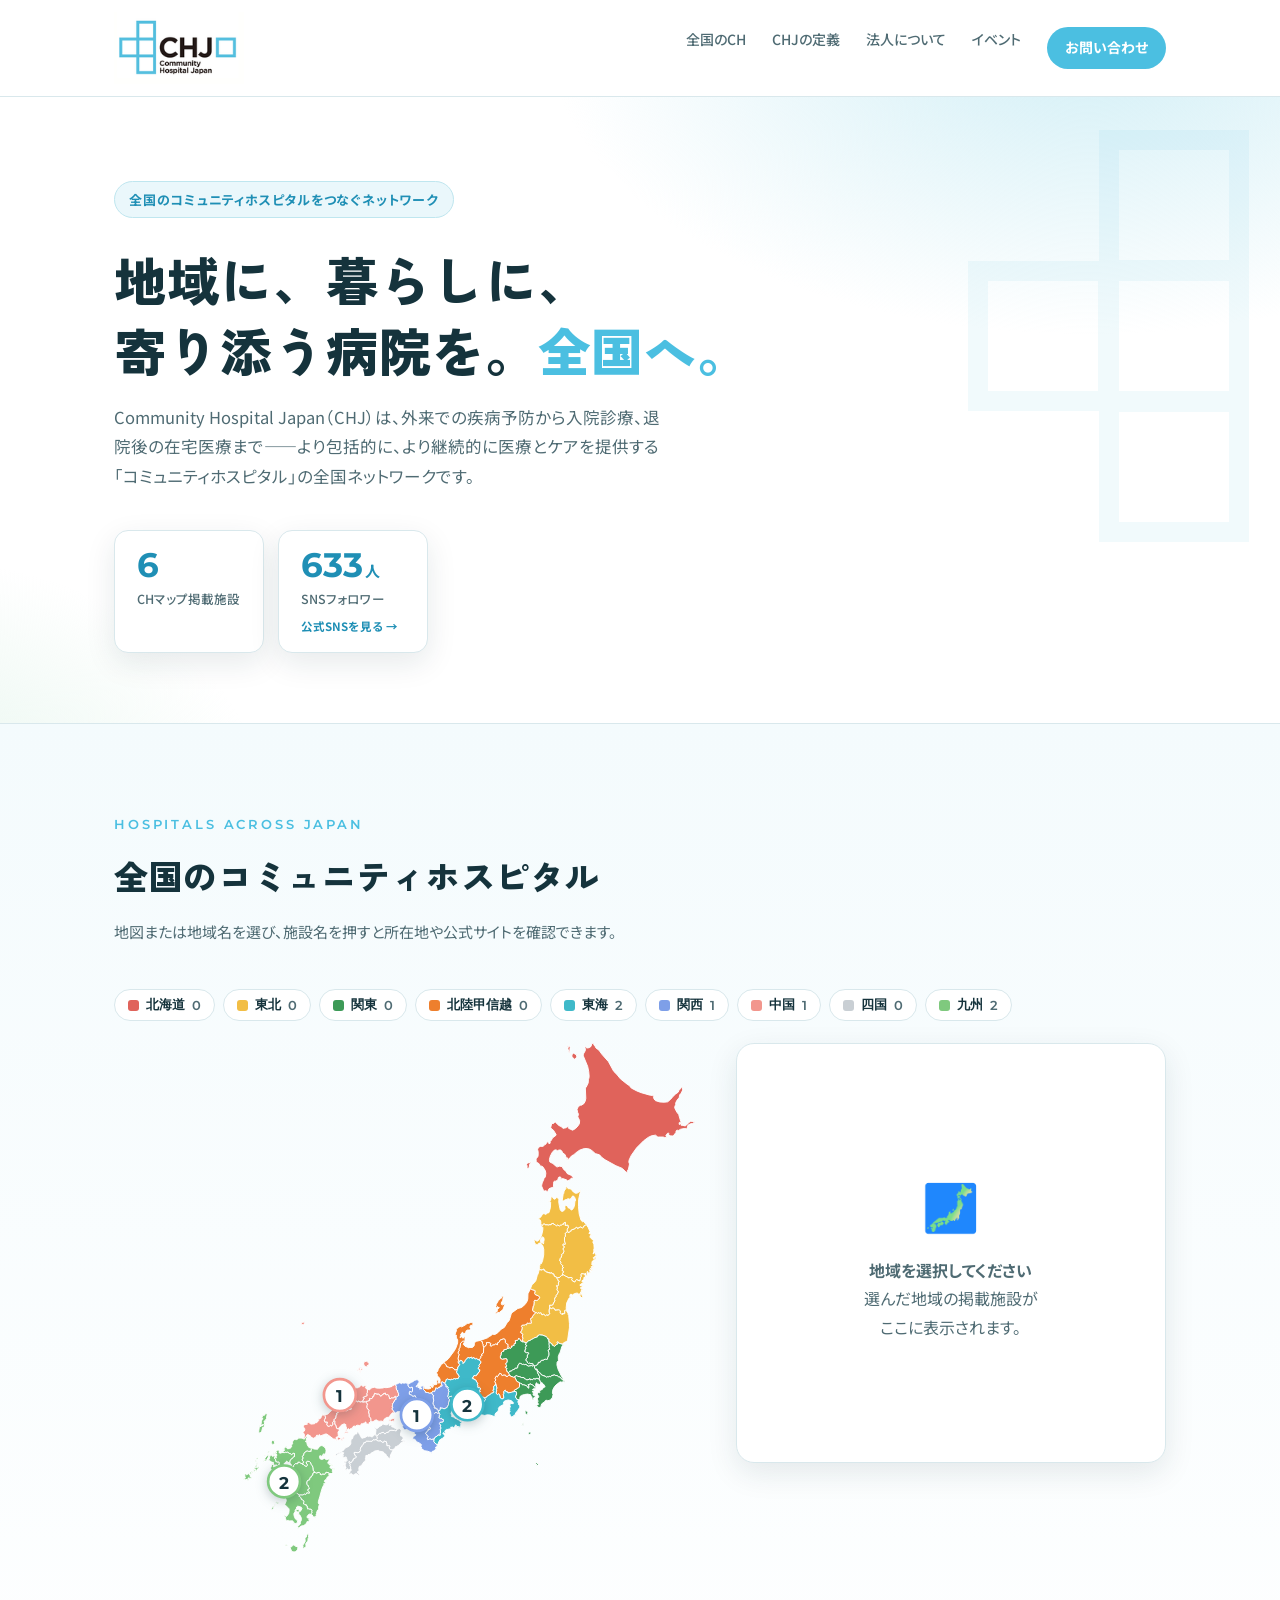
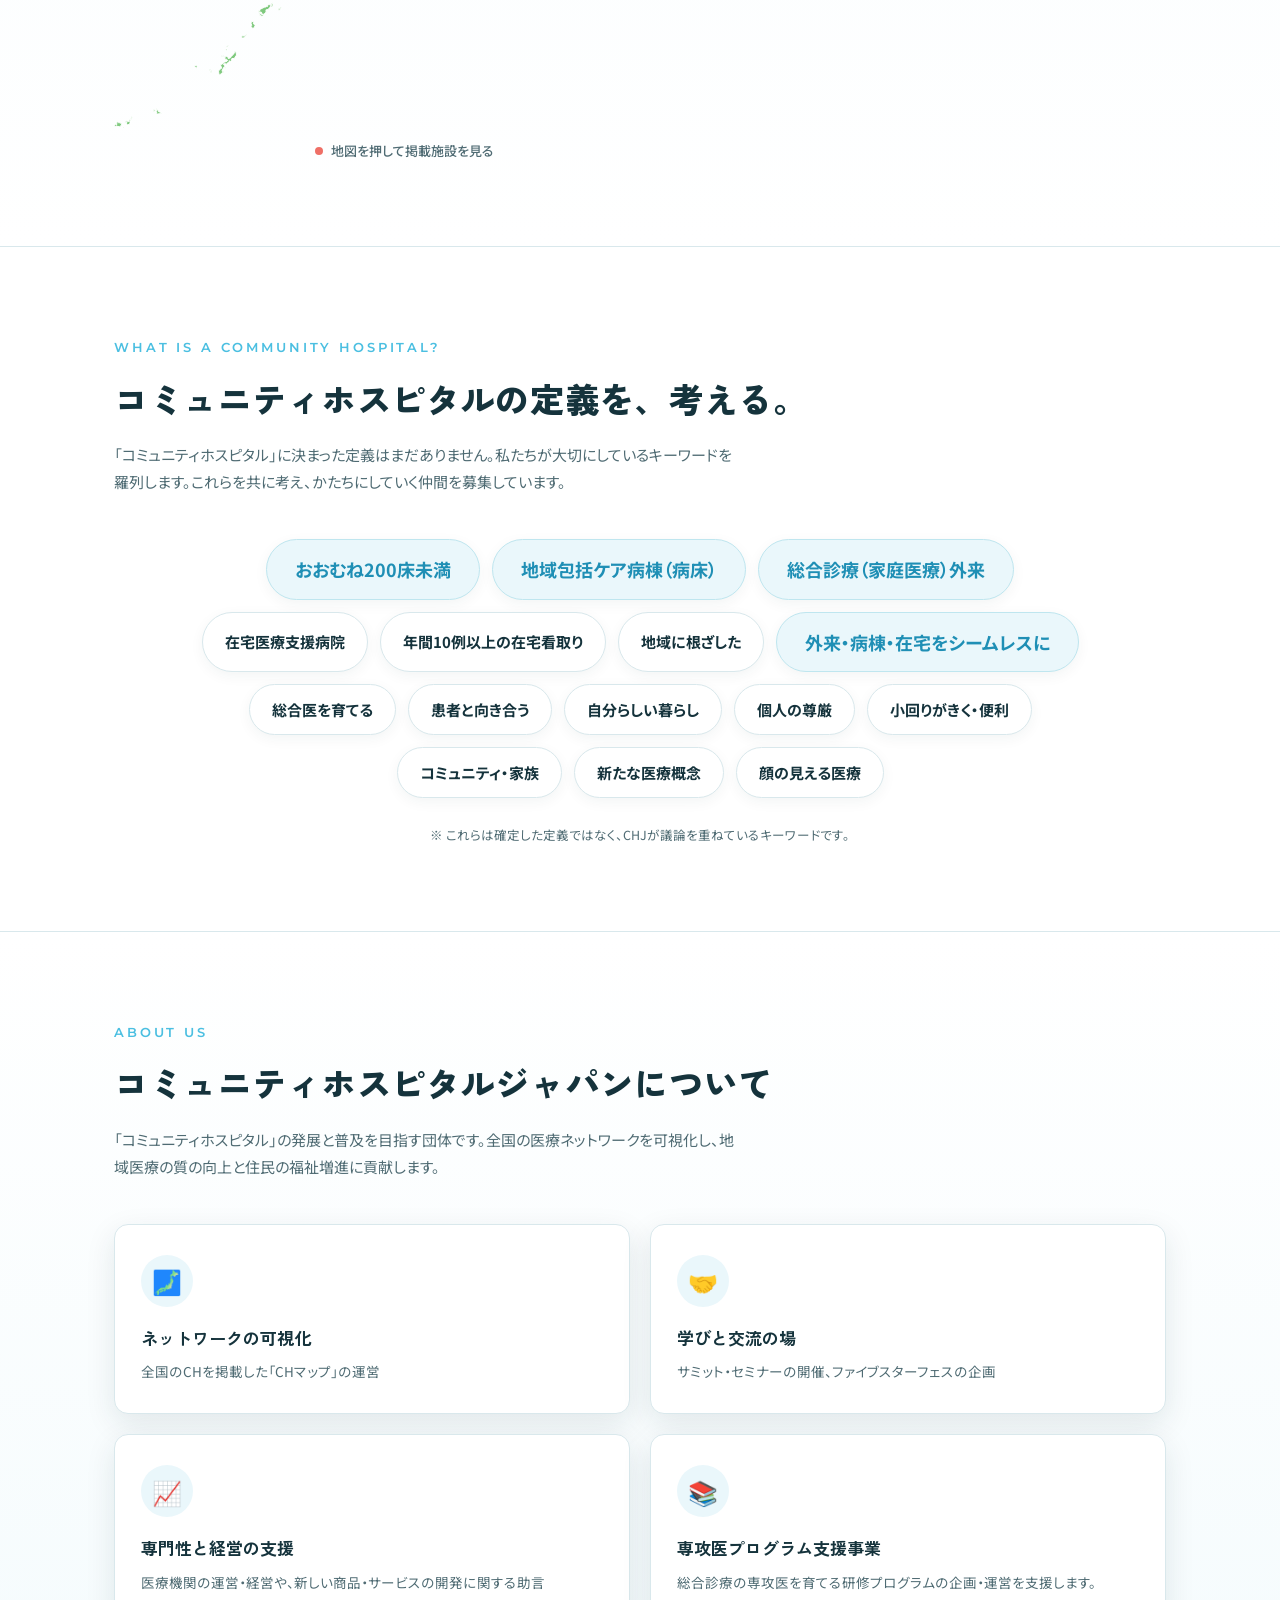
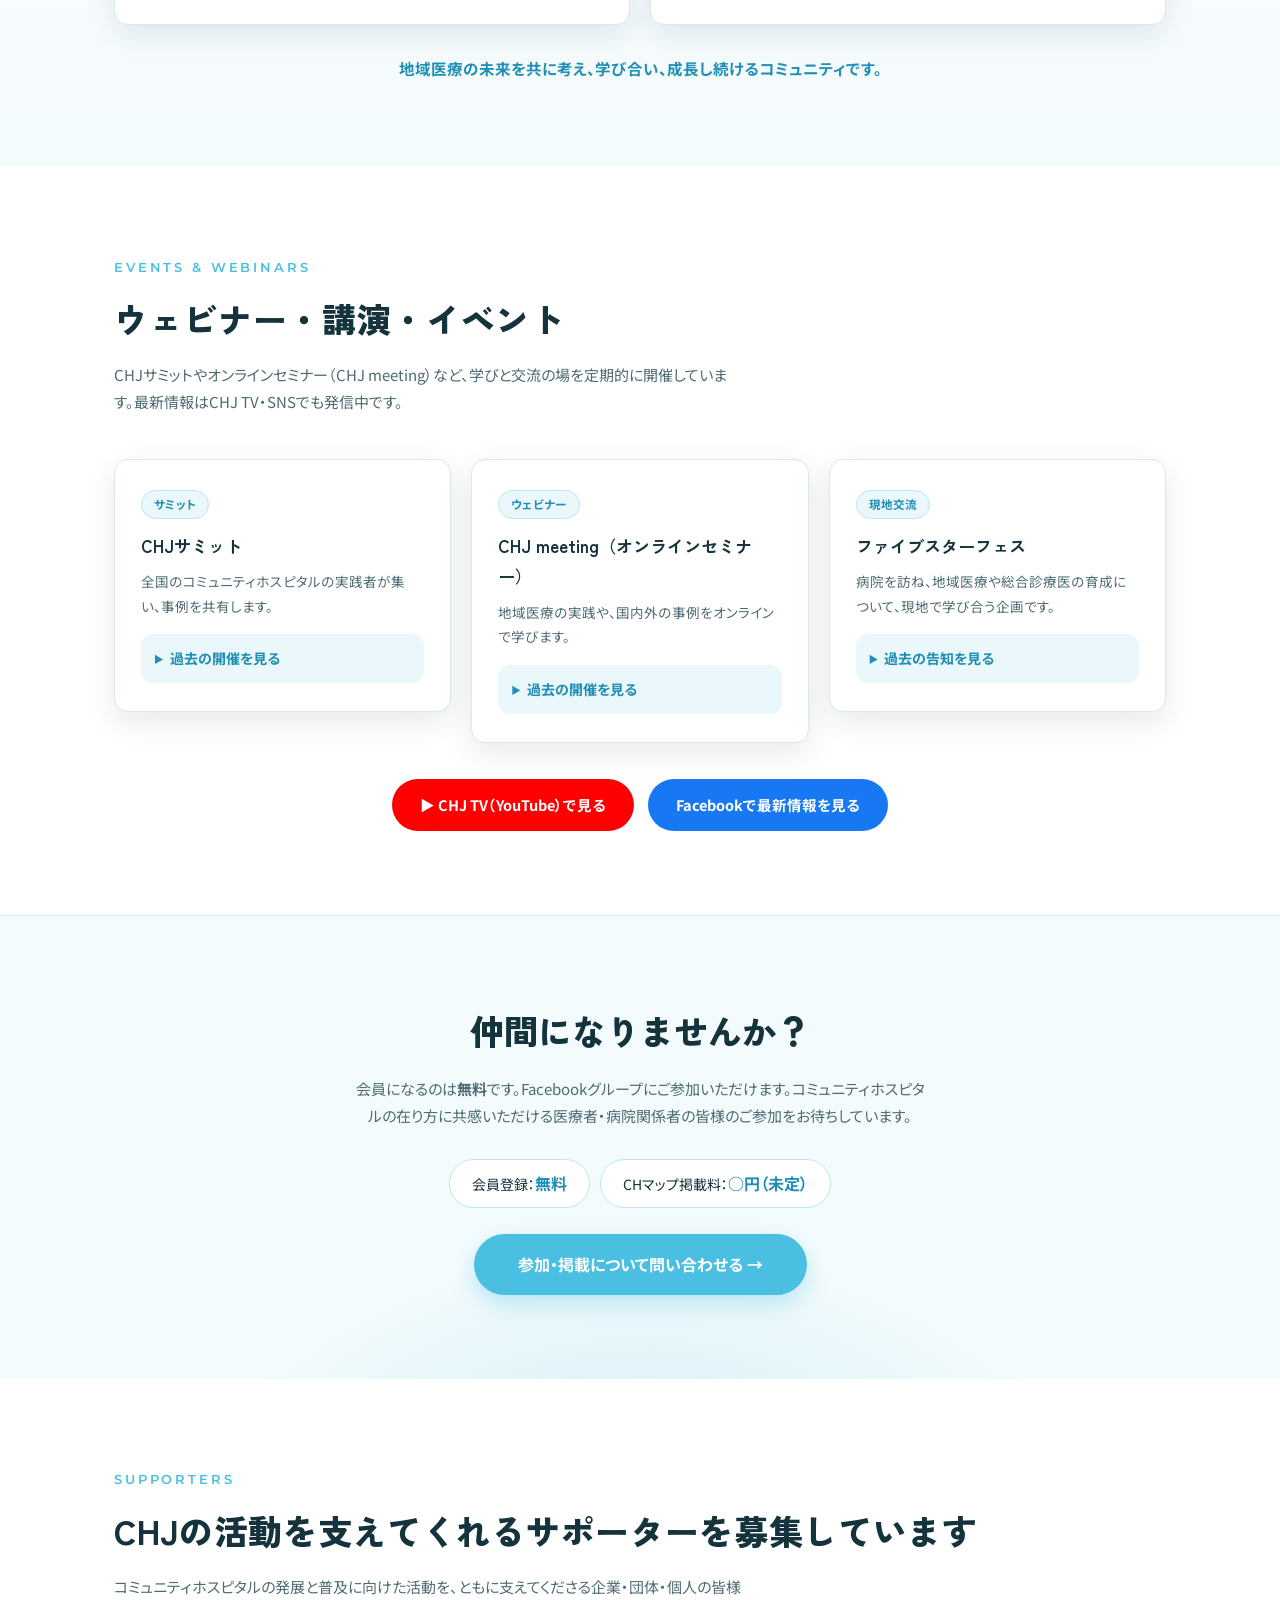
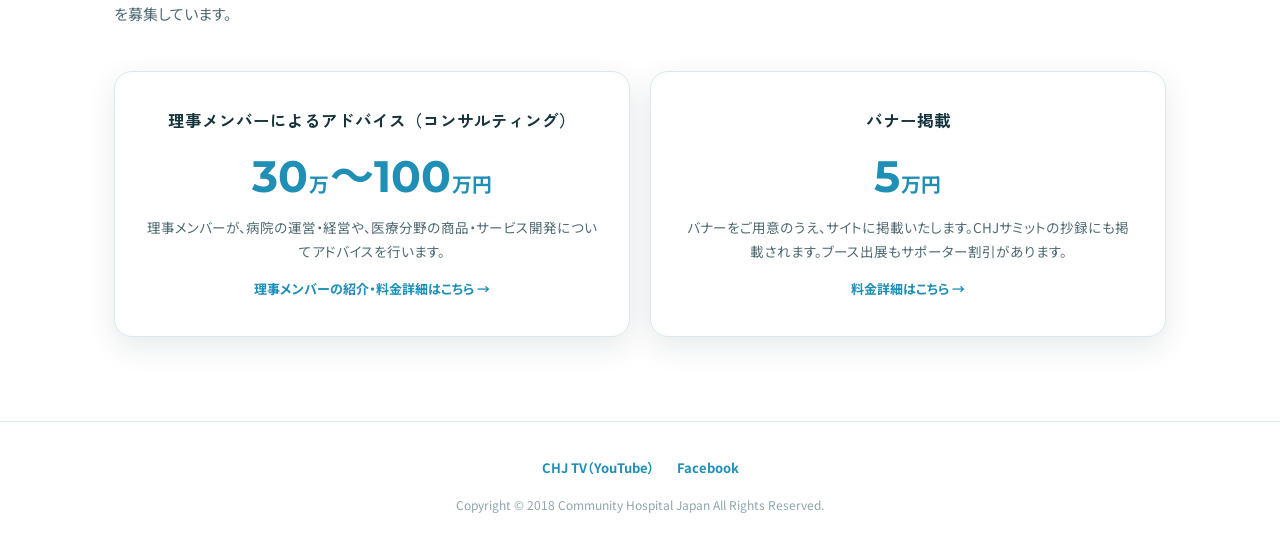
==== preview/index.html @ 1abec25d "Remove Kojin Hospital from the CHJ preview" ====
<!DOCTYPE html>
<html lang="ja">
<head>
  <meta name="robots" content="noindex">
<meta charset="UTF-8">
<meta name="viewport" content="width=device-width, initial-scale=1.0">
<title>Community Hospital Japan | 地域に根ざす病院のネットワーク</title>
<meta name="description" content="Community Hospital Japan（CHJ）は、地域包括ケアと総合診療を実践する全国のコミュニティホスピタルのネットワークです。">
<link rel="preconnect" href="https://fonts.googleapis.com">
<link rel="preconnect" href="https://fonts.gstatic.com" crossorigin>
<link href="https://fonts.googleapis.com/css2?family=Zen+Kaku+Gothic+New:wght@500;700;900&family=Noto+Sans+JP:wght@400;500;700&family=Montserrat:wght@600;700;800&display=swap" rel="stylesheet">
<style>
:root{
  --teal:#4BBFE1;
  --teal-deep:#1F8FB5;
  --teal-soft:#EAF7FB;
  --ink:#15333C;
  --ink-60:#4F6B73;
  --paper:#FFFFFF;
  --coral:#EF6F66;
  --line:#D9E8EC;
  --radius:14px;
  --shadow:0 10px 30px rgba(21,51,60,.10);
}
*{margin:0;padding:0;box-sizing:border-box}
html{scroll-behavior:smooth}
body{
  font-family:'Noto Sans JP',sans-serif;
  color:var(--ink);
  background:var(--paper);
  line-height:1.8;
  font-feature-settings:"palt";
}
h1,h2,h3,.disp{font-family:'Zen Kaku Gothic New','Noto Sans JP',sans-serif}
.num{font-family:'Montserrat','Noto Sans JP',sans-serif}
img{max-width:100%}
a{color:inherit}

/* ---------- header ---------- */
header{
  position:sticky;top:0;z-index:50;
  background:rgba(255,255,255,.92);backdrop-filter:blur(8px);
  border-bottom:1px solid var(--line);
}
.header-in{max-width:1100px;margin:0 auto;padding:12px 24px;display:flex;align-items:center;gap:14px}
.logo{display:flex;align-items:center;text-decoration:none}
.logo-img{height:72px;width:auto;display:block}
.logo-mark{width:34px;height:34px;display:grid;place-items:center}
.logo-text{line-height:1.2}
.logo-text b{font-size:18px;letter-spacing:.04em;display:block;font-family:'Montserrat',sans-serif}
.logo-text span{font-size:10.5px;color:var(--ink-60);letter-spacing:.02em}
nav{margin-left:auto;display:flex;gap:26px;font-size:14px;font-weight:500}
nav a{text-decoration:none;color:var(--ink-60);transition:color .2s}
nav a:hover{color:var(--teal-deep)}
.nav-cta{background:var(--teal);color:#fff!important;padding:8px 18px;border-radius:99px;font-weight:700}
.nav-cta:hover{background:var(--teal-deep)}
@media(max-width:760px){nav a:not(.nav-cta){display:none}}

/* ---------- hero ---------- */
.hero{
  position:relative;overflow:hidden;
  background:
    radial-gradient(900px 500px at 85% -10%, #D2EFF6 0%, transparent 60%),
    radial-gradient(700px 420px at -10% 110%, #E7F6EE 0%, transparent 55%),
    var(--paper);
}
.hero-in{max-width:1100px;margin:0 auto;padding:84px 24px 70px;position:relative}
.hero .eyebrow{
  display:inline-flex;align-items:center;gap:8px;
  font-size:13px;font-weight:700;color:var(--teal-deep);
  background:var(--teal-soft);border:1px solid #BFE6EF;
  padding:6px 14px;border-radius:99px;letter-spacing:.06em;
}
.hero h1{
  font-size:clamp(30px,5vw,52px);font-weight:900;line-height:1.35;
  margin:26px 0 18px;letter-spacing:.02em;
}
.hero h1 .accent{color:var(--teal);}
.hero p.lead{max-width:34em;color:var(--ink-60);font-size:clamp(14px,1.6vw,16.5px)}
.hero-stats{display:flex;flex-wrap:wrap;gap:14px;margin-top:38px}
.stat{
  background:#fff;border:1px solid var(--line);border-radius:var(--radius);
  padding:16px 22px;min-width:150px;box-shadow:var(--shadow);
}
.stat .v{font-size:34px;font-weight:700;color:var(--teal-deep);line-height:1.1}
.stat .v small{font-size:15px;font-weight:700;margin-left:2px}
.stat .l{font-size:12.5px;color:var(--ink-60);font-weight:500;margin-top:4px}
.hero-cross{position:absolute;right:-40px;top:30px;opacity:.07;pointer-events:none}
@media(max-width:760px){.hero-cross{display:none}}

/* ---------- sections ---------- */
section{padding:84px 0}
.sec-in{max-width:1100px;margin:0 auto;padding:0 24px}
.sec-head{margin-bottom:44px}
.sec-head .en{font-family:'Montserrat',sans-serif;font-size:13px;font-weight:600;letter-spacing:.22em;color:var(--teal);text-transform:uppercase}
.sec-head h2{font-size:clamp(24px,3.4vw,34px);font-weight:900;margin-top:8px;letter-spacing:.02em}
.sec-head p{color:var(--ink-60);margin-top:12px;max-width:42em;font-size:15px}

/* ---------- map section ---------- */
#map-section{background:linear-gradient(180deg,#F4FBFD 0%,#FFFFFF 100%);border-top:1px solid var(--line);border-bottom:1px solid var(--line)}
.map-wrap{display:grid;grid-template-columns:1.15fr .85fr;gap:40px;align-items:start}
@media(max-width:900px){.map-wrap{grid-template-columns:1fr}}
.map-box{position:relative}
.map-box svg{width:100%;height:auto;display:block}
.region{cursor:pointer;transition:filter .2s, opacity .2s}
.region path{stroke:#fff;stroke-width:.7;transition:fill .25s}
.region:hover{filter:brightness(1.08) saturate(1.15)}
.region.active{filter:brightness(1.05) saturate(1.3)}
.region.dim{opacity:.35}
.region:focus{outline:none}
.region:focus-visible{filter:brightness(1.1)}
.badge-g{pointer-events:none}
.badge-g circle{fill:#fff;stroke-width:2;filter:drop-shadow(0 2px 4px rgba(21,51,60,.25))}
.badge-g text{font-family:'Montserrat',sans-serif;font-weight:700;font-size:13px;fill:var(--ink);text-anchor:middle;dominant-baseline:central}
.map-hint{
  display:flex;align-items:center;gap:8px;justify-content:center;
  font-size:13px;color:var(--ink-60);margin-top:10px;font-weight:500;
}
.map-hint .dot{width:8px;height:8px;border-radius:50%;background:var(--coral);animation:pulse 1.6s infinite}
@keyframes pulse{0%,100%{transform:scale(1);opacity:1}50%{transform:scale(1.5);opacity:.5}}

/* legend chips */
.legend{display:flex;flex-wrap:wrap;gap:8px;margin-bottom:22px}
.chip{
  display:inline-flex;align-items:center;gap:7px;
  border:1px solid var(--line);background:#fff;border-radius:99px;
  padding:6px 13px;font-size:13px;font-weight:700;cursor:pointer;
  transition:all .2s;color:var(--ink);
}
.chip .sw{width:11px;height:11px;border-radius:3px}
.chip .ct{font-family:'Montserrat',sans-serif;color:var(--ink-60);font-weight:600}
.chip:hover{border-color:var(--teal);transform:translateY(-1px)}
.chip.active{background:var(--ink);color:#fff;border-color:var(--ink)}
.chip.active .ct{color:#cfe6ec}

/* detail panel */
.panel{
  background:#fff;border:1px solid var(--line);border-radius:18px;
  box-shadow:var(--shadow);padding:28px;min-height:420px;
  position:sticky;top:90px;
}
.panel-empty{display:flex;flex-direction:column;align-items:center;justify-content:center;text-align:center;min-height:360px;color:var(--ink-60)}
.panel-empty .big{font-size:46px;margin-bottom:10px}
.panel-head{display:flex;align-items:center;gap:12px;margin-bottom:6px}
.panel-head .sw{width:16px;height:16px;border-radius:5px;flex:none}
.panel-head h3{font-size:24px;font-weight:900}
.panel-sub{font-size:13px;color:var(--ink-60);margin-bottom:18px}
.panel-sub b{color:var(--teal-deep);font-family:'Montserrat',sans-serif;font-size:16px}
.hosp-list{display:flex;flex-direction:column;gap:12px;max-height:430px;overflow:auto;padding-right:4px}
.hosp{
  border:1px solid var(--line);border-radius:12px;padding:14px 16px;
  transition:border-color .2s, box-shadow .2s;background:#FDFEFF;
}
.hosp:hover{border-color:var(--teal);box-shadow:0 4px 14px rgba(75,191,225,.12)}
.hosp .pref{font-size:11.5px;font-weight:700;color:var(--teal-deep);background:var(--teal-soft);border-radius:6px;padding:2px 8px}
.hosp .desc{font-size:13px;color:var(--ink-60);margin-top:6px;line-height:1.7}
.facility-toggle{display:flex;align-items:center;gap:8px;flex-wrap:wrap;cursor:pointer;list-style:none;min-height:28px}
.facility-toggle::-webkit-details-marker{display:none}
.facility-toggle::after{content:"＋";margin-left:auto;color:var(--teal-deep)}
.hosp[open] .facility-toggle::after{content:"−"}
.facility-toggle:focus-visible{outline:2px solid var(--teal-deep);outline-offset:4px;border-radius:4px}
.facility-name{font-weight:700;font-size:15.5px}
.facility-address{font-size:13px;color:var(--ink-60);margin-top:8px}
.facility-group{font-size:13px;font-weight:700;margin-top:16px;margin-bottom:6px}
@media(max-width:900px){.panel{position:static;padding:20px;min-width:0;scroll-margin-top:90px}.hosp-list{max-height:none;overflow:visible;padding-right:0}.facility-toggle{min-height:44px}}
.feat-row{display:flex;flex-wrap:wrap;gap:7px;margin-top:10px}
.feat{display:inline-flex;align-items:center;gap:5px;background:color-mix(in srgb, var(--fc) 12%, #fff);border:1px solid color-mix(in srgb, var(--fc) 35%, #fff);border-radius:8px;padding:4px 10px 4px 8px;font-size:11.5px;font-weight:700;color:var(--fc)}
.feat svg{width:14px;height:14px;fill:var(--fc);flex:none}
.hosp-video{margin-top:10px}
.hosp-video iframe{width:100%;aspect-ratio:16/9;border:0;border-radius:10px;display:block;background:#000}
.sns-row{display:flex;flex-wrap:wrap;gap:6px;margin-top:10px}
.sns-link{
  font-size:11.5px;font-weight:700;color:var(--teal-deep);text-decoration:none;
  border:1px solid #BFE6EF;background:var(--teal-soft);border-radius:99px;padding:3px 11px;
  transition:background .2s;
}
.sns-link:hover{background:#D6F0F7}
.hosp a.site{font-size:12.5px;color:var(--teal-deep);font-weight:700;text-decoration:none;display:inline-block;margin-top:8px}
.hosp a.site:hover{text-decoration:underline}
.panel-note{font-size:11.5px;color:#8FA6AC;margin-top:14px}

/* ---------- definition ---------- */
.kw-cloud{display:flex;flex-wrap:wrap;gap:12px;justify-content:center;max-width:920px;margin:0 auto}
.kw{
  display:inline-flex;align-items:center;font-weight:700;
  background:#fff;border:1.5px solid var(--line);border-radius:99px;
  padding:11px 22px;font-size:15px;color:var(--ink);box-shadow:0 4px 14px rgba(21,51,60,.05);
  transition:transform .2s, border-color .2s, color .2s;
}
.kw:hover{transform:translateY(-2px);border-color:var(--teal);color:var(--teal-deep)}
.kw-lg{font-size:18px;padding:13px 28px;background:var(--teal-soft);border-color:#BFE6EF;color:var(--teal-deep)}
.kw-note{text-align:center;color:var(--ink-60);font-size:12.5px;margin-top:26px}
.def-grid{display:grid;grid-template-columns:repeat(3,1fr);gap:20px}
@media(max-width:760px){.def-grid{grid-template-columns:1fr}}
.def-card{
  background:#fff;border:1px solid var(--line);border-radius:var(--radius);
  padding:30px 26px;box-shadow:var(--shadow);display:flex;flex-direction:column;gap:16px;align-items:flex-start;
}
.def-ico{
  flex:none;width:52px;height:52px;border-radius:50%;
  background:var(--teal-soft);display:grid;place-items:center;font-size:24px;
}
.def-card h3{font-size:17px;font-weight:700;margin-bottom:6px}
.def-card p{font-size:13.5px;color:var(--ink-60)}

/* ---------- about ---------- */
#about{background:linear-gradient(180deg,#FFFFFF 0%,#F4FBFD 100%);border-top:1px solid var(--line)}
.about-grid{display:grid;grid-template-columns:repeat(2,1fr);gap:20px}
@media(max-width:760px){.about-grid{grid-template-columns:1fr}}
.about-close{margin-top:30px;font-weight:700;color:var(--teal-deep);font-size:15.5px;text-align:center}
/* ---------- events ---------- */
.event-list{display:grid;grid-template-columns:repeat(3,1fr);gap:20px}
@media(max-width:900px){.event-list{grid-template-columns:1fr}}
.event-card{
  background:#fff;border:1px solid var(--line);border-radius:var(--radius);
  padding:28px 26px;box-shadow:var(--shadow);transition:transform .2s, border-color .2s;
}
.event-card:hover{transform:translateY(-3px);border-color:var(--teal)}
.event-tag{display:inline-block;font-size:11.5px;font-weight:700;color:var(--teal-deep);background:var(--teal-soft);border:1px solid #BFE6EF;border-radius:99px;padding:3px 12px;margin-bottom:12px}
.event-card h3{font-size:17px;font-weight:700;margin-bottom:8px}
.event-card p{font-size:13.5px;color:var(--ink-60)}
.event-media{display:flex;flex-wrap:wrap;gap:14px;justify-content:center;margin-top:36px}
.media-btn{display:inline-flex;align-items:center;gap:8px;text-decoration:none;font-weight:700;font-size:14.5px;padding:13px 28px;border-radius:99px;transition:transform .2s, opacity .2s}
.media-btn:hover{transform:translateY(-2px)}
.media-btn.yt{background:#FF0000;color:#fff}
.media-btn.fb{background:#1877F2;color:#fff}

/* ---------- supporter ---------- */
.plan-grid{display:grid;grid-template-columns:repeat(2,1fr);gap:20px}
@media(max-width:760px){.plan-grid{grid-template-columns:1fr}}
.plan-card{
  background:#fff;border:1px solid var(--line);border-radius:18px;
  padding:34px 30px;box-shadow:var(--shadow);text-align:center;
  transition:border-color .2s, transform .2s;
}
.plan-card:hover{border-color:var(--teal);transform:translateY(-3px)}
.plan-name{font-family:'Zen Kaku Gothic New',sans-serif;font-weight:700;font-size:16.5px;margin-bottom:14px}
.plan-price{color:var(--teal-deep);font-weight:700;font-size:44px;line-height:1.1;margin-bottom:14px}
.plan-price .unit{font-size:.45em;font-weight:700;margin:0 1px}
.plan-desc{font-size:13.5px;color:var(--ink-60)}
.plan-link{display:inline-block;margin-top:14px;font-size:13px;font-weight:700;color:var(--teal-deep);text-decoration:none}
.plan-link:hover{text-decoration:underline}
.chip-row{display:flex;justify-content:center;gap:10px;flex-wrap:wrap;margin-bottom:26px}
.price-chip{
  display:inline-block;background:#fff;border:1px solid #BFE6EF;border-radius:99px;
  padding:9px 22px;font-size:14px;color:var(--ink);
}
.price-chip b{color:var(--teal-deep);font-size:16px}

/* ---------- CTA ---------- */
.cta{
  text-align:center;
  background:
    radial-gradient(600px 320px at 50% 120%, #D2EFF6 0%, transparent 70%),
    #F4FBFD;
  border-top:1px solid var(--line);
}
.cta h2{font-size:clamp(24px,3.4vw,34px);font-weight:900;margin-bottom:14px}
.cta p{color:var(--ink-60);max-width:38em;margin:0 auto 30px;font-size:15px}
.btn{
  display:inline-block;background:var(--teal);color:#fff;text-decoration:none;
  font-weight:700;font-size:16px;padding:16px 44px;border-radius:99px;
  box-shadow:0 8px 22px rgba(75,191,225,.35);transition:transform .2s, background .2s;
}
.btn:hover{background:var(--teal-deep);transform:translateY(-2px)}

footer{padding:34px 24px;text-align:center;font-size:12px;color:#8FA6AC;border-top:1px solid var(--line)}
.footer-sns{display:flex;gap:22px;justify-content:center;margin-bottom:14px}
.footer-sns a{color:var(--teal-deep);font-weight:700;font-size:13px;text-decoration:none}
.footer-sns a:hover{text-decoration:underline}
@media(prefers-reduced-motion:reduce){*{animation:none!important;transition:none!important}}

.stat-sns{display:block;text-decoration:none;color:inherit}
.stat-sns:hover,.stat-sns:focus-visible{border-color:var(--teal-deep)}
.stat-link{margin-top:5px;font-size:11.5px;color:var(--teal-deep);font-weight:700}
.event-list{align-items:start}
.event-archive{margin-top:16px;padding:12px 14px;border-radius:12px;background:var(--teal-soft)}
.event-archive summary{cursor:pointer;font-weight:700;color:var(--teal-deep);font-size:14px}
.event-archive ul{list-style:none;margin:12px 0 0;padding:0}
.event-archive li + li{margin-top:14px;padding-top:12px;border-top:1px solid var(--line)}
.event-archive strong{display:block;font-size:14px;margin:4px 0}
.event-archive time{display:block;color:var(--ink-60);font-size:12px}
.event-archive a{display:inline-block;margin-top:4px;color:var(--teal-deep);font-size:13px;font-weight:700}

</style>
</head>
<body>

<header>
  <div class="header-in">
    <a class="logo" href="#">
      <img src="[data-uri]" alt="CHJ Community Hospital Japan" class="logo-img">
    </a>
    <nav>
      <a href="#map-section">全国のCH</a>
      <a href="#definition">CHJの定義</a>
      <a href="#about">法人について</a>
      <a href="#events">イベント</a>
      <a class="nav-cta" href="contact.html">お問い合わせ</a>
    </nav>
  </div>
</header>

<!-- ================= HERO ================= -->
<div class="hero">
  <div class="hero-in">
    <span class="eyebrow">全国のコミュニティホスピタルをつなぐネットワーク</span>
    <h1>地域に、暮らしに、<br>寄り添う病院を。<span class="accent">全国へ。</span></h1>
    <p class="lead">Community Hospital Japan（CHJ）は、外来での疾病予防から入院診療、退院後の在宅医療まで——より包括的に、より継続的に医療とケアを提供する「コミュニティホスピタル」の全国ネットワークです。</p>
    <div class="hero-stats">
      <div class="stat"><div class="v num" id="stat-total">—</div><div class="l">CHマップ掲載施設</div></div>
      <a class="stat stat-sns" href="#official-sns"><div class="v num">633<small>人</small></div><div class="l">SNSフォロワー</div><div class="stat-link">公式SNSを見る →</div></a>
    </div>
  </div>
  <svg class="hero-cross" width="420" height="420" viewBox="0 0 29 42" aria-hidden="true">
    <g fill="none" stroke="#4BBFE1" stroke-width="2">
      <rect x="14.4" y="1.3" width="13" height="13"/>
      <rect x="1.3" y="14.4" width="13" height="13"/>
      <rect x="14.4" y="14.4" width="13" height="13"/>
      <rect x="14.4" y="27.5" width="13" height="13"/>
    </g>
  </svg>
</div>

<!-- ================= MAP ================= -->
<section id="map-section">
  <div class="sec-in">
    <div class="sec-head">
      <span class="en">Hospitals across Japan</span>
      <h2>全国のコミュニティホスピタル</h2>
      <p>地図または地域名を選び、施設名を押すと所在地や公式サイトを確認できます。</p>
    </div>

    <div class="legend" id="legend" role="group" aria-label="地域を選択（数字は掲載施設数）"></div>

    <div class="map-wrap">
      <div class="map-box">
        <svg id="japan-map" viewBox="0 0 438 516" role="group" aria-label="日本地図（地域ごとの掲載施設）"></svg>
        <div class="map-hint"><span class="dot"></span>地図を押して掲載施設を見る</div>
      </div>

      <aside class="panel" id="panel" aria-live="polite">
        <div class="panel-empty">
          <div class="big">🗾</div>
          <p><b>地域を選択してください</b><br>選んだ地域の掲載施設が<br>ここに表示されます。</p>
        </div>
      </aside>
    </div>
  </div>
</section>

<!-- ================= DEFINITION ================= -->
<section id="definition">
  <div class="sec-in">
    <div class="sec-head">
      <span class="en">What is a Community Hospital?</span>
      <h2>コミュニティホスピタルの定義を、考える。</h2>
      <p>「コミュニティホスピタル」に決まった定義はまだありません。私たちが大切にしているキーワードを羅列します。これらを共に考え、かたちにしていく仲間を募集しています。</p>
    </div>
    <div class="kw-cloud">
      <span class="kw kw-lg">おおむね200床未満</span>
      <span class="kw kw-lg">地域包括ケア病棟（病床）</span>
      <span class="kw kw-lg">総合診療（家庭医療）外来</span>
      <span class="kw">在宅医療支援病院</span>
      <span class="kw">年間10例以上の在宅看取り</span>
      <span class="kw">地域に根ざした</span>
      <span class="kw kw-lg">外来・病棟・在宅をシームレスに</span>
      <span class="kw">総合医を育てる</span>
      <span class="kw">患者と向き合う</span>
      <span class="kw">自分らしい暮らし</span>
      <span class="kw">個人の尊厳</span>
      <span class="kw">小回りがきく・便利</span>
      <span class="kw">コミュニティ・家族</span>
      <span class="kw">新たな医療概念</span>
      <span class="kw">顔の見える医療</span>
    </div>
    <p class="kw-note">※ これらは確定した定義ではなく、CHJが議論を重ねているキーワードです。</p>
  </div>
</section>

<!-- ================= ABOUT ================= -->
<section id="about">
  <div class="sec-in">
    <div class="sec-head">
      <span class="en">About us</span>
      <h2>コミュニティホスピタルジャパンについて</h2>
      <p>「コミュニティホスピタル」の発展と普及を目指す団体です。全国の医療ネットワークを可視化し、地域医療の質の向上と住民の福祉増進に貢献します。</p>
    </div>
    <div class="about-grid">
      <div class="def-card"><div class="def-ico">🗾</div><div><h3>ネットワークの可視化</h3><p>全国のCHを掲載した「CHマップ」の運営</p></div></div>
      <div class="def-card"><div class="def-ico">🤝</div><div><h3>学びと交流の場</h3><p>サミット・セミナーの開催、ファイブスターフェスの企画</p></div></div>
      <div class="def-card"><div class="def-ico">📈</div><div><h3>専門性と経営の支援</h3><p>医療機関の運営・経営や、新しい商品・サービスの開発に関する助言</p></div></div>
      <div class="def-card"><div class="def-ico">📚</div><div><h3>専攻医プログラム支援事業</h3><p>総合診療の専攻医を育てる研修プログラムの企画・運営を支援します。</p></div></div>
    </div>
    <p class="about-close">地域医療の未来を共に考え、学び合い、成長し続けるコミュニティです。</p>
  </div>
</section>

<!-- ================= EVENTS ================= -->
<section id="events">
  <div class="sec-in">
    <div class="sec-head">
      <span class="en">Events & Webinars</span>
      <h2>ウェビナー・講演・イベント</h2>
      <p>CHJサミットやオンラインセミナー（CHJ meeting）など、学びと交流の場を定期的に開催しています。最新情報はCHJ TV・SNSでも発信中です。</p>
    </div>
    <div class="event-list">
      <article class="event-card">
        <div class="event-tag">サミット</div>
        <h3>CHJサミット</h3>
        <p>全国のコミュニティホスピタルの実践者が集い、事例を共有します。</p>
        <details class="event-archive">
          <summary>過去の開催を見る</summary>
          <ul>
            <li><time datetime="2026-03-28">2026年3月28日</time><strong>第2回 Community Hospital Japan Summit in 九州</strong><p>世界のコミュニティホスピタルとともに</p><a href="https://peatix.com/event/4752706/view" target="_blank" rel="noopener noreferrer">当時の開催案内 ↗</a></li>
            <li><time datetime="2025-03-08">2025年3月8日</time><strong>第1回 Community Hospital Japan Summit in 九州</strong><p>九州から日本を元気に！コミュニティホスピタルの挑戦</p><a href="https://peatix.com/event/4227902/view" target="_blank" rel="noopener noreferrer">当時の開催案内 ↗</a></li>
          </ul>
        </details>
      </article>
      <article class="event-card">
        <div class="event-tag">ウェビナー</div>
        <h3>CHJ meeting（オンラインセミナー）</h3>
        <p>地域医療の実践や、国内外の事例をオンラインで学びます。</p>
        <details class="event-archive">
          <summary>過去の開催を見る</summary>
          <ul><li><time datetime="2026-10-20">2026年10月20日</time><strong>英国のコミュニティホスピタルから、これからの日本の地域医療を考える</strong><p>英国視察・CHAカンファレンス2026の参加報告会。</p><a href="https://peatix.com/event/5210937/view" target="_blank" rel="noopener noreferrer">当時の開催案内 ↗</a></li></ul>
        </details>
      </article>
      <article class="event-card" id="five-star-fest">
        <div class="event-tag">現地交流</div>
        <h3>ファイブスターフェス</h3>
        <p>病院を訪ね、地域医療や総合診療医の育成について、現地で学び合う企画です。</p>
        <details class="event-archive">
          <summary>過去の告知を見る</summary>
          <ul>
            <li>
              <time datetime="2026-08-11">2026年8月11日 開催予定分</time>
              <strong>Five Star Fest. 2026（熊本）</strong>
              <p>開催延期</p>
              <a href="https://note.com/kumamoto_iryo/n/ndac73b49bd9e" target="_blank" rel="noopener noreferrer">主催者の告知 ↗</a>
            </li>
          </ul>
        </details>
      </article>
    </div>
    <div class="event-media" id="official-sns" aria-label="CHJ公式SNS">
      <a class="media-btn yt" href="https://www.youtube.com/@CHJ2017" target="_blank" rel="noopener">▶ CHJ TV（YouTube）で見る</a>
      <a class="media-btn fb" href="https://www.facebook.com/p/Community-Hospital-Japan-100057245357723/" target="_blank" rel="noopener">Facebookで最新情報を見る</a>
    </div>
  </div>
</section>

<!-- ================= CTA ================= -->
<section class="cta" id="join">
  <div class="sec-in">
    <h2>仲間になりませんか？</h2>
    <p>会員になるのは<b>無料</b>です。Facebookグループにご参加いただけます。コミュニティホスピタルの在り方に共感いただける医療者・病院関係者の皆様のご参加をお待ちしています。</p>
    <div class="chip-row">
      <div class="price-chip">会員登録：<b>無料</b></div>
      <div class="price-chip">CHマップ掲載料：<b>○円（未定）</b></div>
    </div>
    <a class="btn" href="contact.html">参加・掲載について問い合わせる →</a>
  </div>
</section>

<!-- ================= SUPPORTER ================= -->
<section id="supporter">
  <div class="sec-in">
    <div class="sec-head">
      <span class="en">Supporters</span>
      <h2>CHJの活動を支えてくれるサポーターを募集しています</h2>
      <p>コミュニティホスピタルの発展と普及に向けた活動を、ともに支えてくださる企業・団体・個人の皆様を募集しています。</p>
    </div>
    <div class="plan-grid">
      <div class="plan-card">
        <div class="plan-name">理事メンバーによるアドバイス（コンサルティング）</div>
        <div class="plan-price"><span class="num">30<span class="unit">万</span>〜100<span class="unit">万円</span></span></div>
        <p class="plan-desc">理事メンバーが、病院の運営・経営や、医療分野の商品・サービス開発についてアドバイスを行います。</p>
        <a class="plan-link" href="chj_supporter.html">理事メンバーの紹介・料金詳細はこちら →</a>
      </div>
      <div class="plan-card">
        <div class="plan-name">バナー掲載</div>
        <div class="plan-price"><span class="num">5<span class="unit">万円</span></span></div>
        <p class="plan-desc">バナーをご用意のうえ、サイトに掲載いたします。CHJサミットの抄録にも掲載されます。ブース出展もサポーター割引があります。</p>
        <a class="plan-link" href="chj_supporter.html">料金詳細はこちら →</a>
      </div>
    </div>
  </div>
</section>


<footer>
  <div class="footer-sns">
    <a href="https://www.youtube.com/@CHJ2017" target="_blank" rel="noopener">CHJ TV（YouTube）</a>
    <a href="https://www.facebook.com/p/Community-Hospital-Japan-100057245357723/" target="_blank" rel="noopener">Facebook</a>
  </div>
  <div>Copyright © 2018 Community Hospital Japan All Rights Reserved.</div>
</footer>

<script>
/* CHマップ掲載データ。会員・掲載契約の有無は集計しない。 */
const REGION_DATA = {
  hokkaido: {label:"北海道", color:"#E0635B", facilities:[]},
  tohoku: {label:"東北", color:"#F2BE45", facilities:[]},
  kanto: {label:"関東", color:"#3D9A57", facilities:[]},
  hokushinetsu: {label:"北陸甲信越", color:"#EE7F2D", facilities:[]},
  tokai: {label:"東海", color:"#3FB9C9", facilities:[
      {name:"掛川東病院", pref:"静岡県", desc:"回復期リハビリテーション・地域包括ケア・医療療養の病棟を備え、訪問診療で退院後の暮らしを支えます。介護医療院と介護老人保健施設を併設。掛川市と連携し、地域で健康講座などにも取り組んでいます。", url:"https://www.kakegawa-higashi.com/",
        youtube:"https://www.youtube-nocookie.com/embed/YwW2TGDAudk",
        sns:[{label:"YouTubeで見る", url:"https://www.youtube.com/watch?v=YwW2TGDAudk"}, {label:"Instagram", url:"https://www.instagram.com/kakegawa_east_hospital/"}, {label:"病院公式の動画一覧", url:"https://www.kakegawa-higashi.com/about/movie/"}, {label:"地域での取り組み", url:"https://www.kakegawa-higashi.com/community_hospital/"}],
        features:["ward","home","outpatient","rehab","care"],
        address:"静岡県掛川市杉谷南1丁目1-1"},
      {name:"豊田地域医療センター", pref:"愛知県", address:"愛知県豊田市西山町3丁目30番地1",
        desc:"総合診療を軸に、外来・入院、訪問診療、リハビリテーションをつなぐ病院です。", url:"https://www.toyotachiiki-mc.or.jp/",
        features:["ward","home","outpatient","rehab","care"],
        youtube:"https://www.youtube-nocookie.com/embed/Crw01Q814uM",
        sns:[{label:"YouTube", url:"https://www.youtube.com/@toyotachiiki"},
             {label:"Instagram", url:"https://www.instagram.com/trmc_kouhou/"},
             {label:"公式LINE", url:"https://lin.ee/K7D8Ci5"}]}
    ]},
  kansai: {label:"関西", color:"#7E9FE8", facilities:[
      {name:"川崎在宅クリニック", kind:"診療所", pref:"兵庫県", address:"兵庫県神戸市兵庫区東山町3丁目3番1号",
        desc:"松島和樹氏が所長を務める訪問診療のクリニックです。通院が難しい方の自宅や施設を訪ね、内科や小児の在宅医療に対応します。",
        features:["home","pediatric"], url:"https://www.kawasaki-hospital-kobe.or.jp/department/all/kawasakizaitakuclinic/"}
    ]},
  chugoku: {label:"中国", color:"#F2968D", facilities:[
      {name:"光輝病院", pref:"山口県", desc:"山口県平生町の病院。医療と介護が一体となったコミュニティホスピタルとして、病院・介護医療院・在宅医療を通じて地域の暮らしを支えています。", url:"https://koukikai-group.or.jp/",
        features:["ward","home","outpatient","rehab","care"],
        address:"山口県熊毛郡平生町大字佐賀10002-77"}
    ]},
  shikoku: {label:"四国", color:"#C9CFD4", facilities:[]},
  kyushu: {label:"九州", color:"#7FC97E", facilities:[
      {name:"頴田病院", pref:"福岡県", desc:"日本で初めて「コミュニティホスピタル」と定義された病院。CHJ発祥の地として、総合診療・在宅医療に加え、訪問リハビリや介護保険の短時間通所リハビリ「りらいふ」を提供。YouTube「かいたラジオ」で地域医療について発信しています。", url:"https://www.kaita-hospital.jp/",
        features:["ward","home","outpatient","rehab","care"],
        youtube:"https://www.youtube-nocookie.com/embed/videoseries?list=UU04UCjHYeLEFht1hvNlaIkg",
        sns:[
          {label:"かいたラジオ（YouTube）", url:"https://www.youtube.com/@kaitaradio"},
          {label:"公式LINE", url:"https://lin.ee/3x7yigs"},
          {label:"ブログ", url:"https://ameblo.jp/kaitahp/"}
        ],
        address:"福岡県飯塚市口原1061-1"},
      {name:"谷田病院", pref:"熊本県", desc:"熊本県甲佐町の内科・総合診療科を備える病院です。通所・訪問リハビリや居宅介護支援を提供しています。YouTube「やつだチャンネル」をはじめSNSで積極的に情報発信しています。", url:"https://www.yatsuda-kai.jp/",
        features:["ward","home","outpatient","rehab","care","agri"],
        youtube:"https://www.youtube-nocookie.com/embed/IQVh_nOhuaU",
        sns:[
          {label:"YouTube", url:"https://www.youtube.com/@yatsuda"},
          {label:"Instagram", url:"https://www.instagram.com/yatsudahospital/"},
          {label:"X", url:"https://x.com/yatsudahospital"},
          {label:"TikTok", url:"https://www.tiktok.com/@yadda_san"},
          {label:"Facebook", url:"https://www.facebook.com/yatsuda.hp/"},
          {label:"公式LINE", url:"https://lin.ee/npiR3RT"}
        ],
        address:"熊本県上益城郡甲佐町岩下123"}
    ]}
};

/* 病院の機能アイコン定義（SVGパス入りで凡例にも使用） */
const FEATURES = {
  ward:       {label:"病棟",     color:"#3FA9D6", svg:'<path d="M4 21V8l8-5 8 5v13h-5v-6H9v6H4z"/>'},
  home:       {label:"在宅",     color:"#3DB57A", svg:'<path d="M3 11l9-7 9 7v9a1 1 0 0 1-1 1h-5v-6H9v6H4a1 1 0 0 1-1-1v-9z"/>'},
  outpatient: {label:"外来",     color:"#F2A33C", svg:'<path d="M12 2a3 3 0 0 1 3 3v2h2a3 3 0 0 1 3 3 5 5 0 0 1-5 5h-1v2a3 3 0 1 1-6 0v-1a4 4 0 0 1-4-4V8a3 3 0 0 1 3-3h2V5a3 3 0 0 1 3-3z"/>'},
  agri:       {label:"農業",     color:"#7CB342", svg:'<path d="M12 22c5-1 8-5 8-10 0-1-1-2-2-2-3 0-5 2-6 5 0-4 2-8 6-10-6 0-10 4-11 9-1-1-2-2-3-2-1 0-2 1-2 2 0 5 3 9 8 8z"/>'},
  rehab:      {label:"リハビリ",  color:"#8E6FD1", svg:'<path d="M13 3a2 2 0 1 1-4 0 2 2 0 0 1 4 0zM7 22l2-7-2-2V8l5-2 4 3 3 1-1 2-3-1-2-1v3l3 3v6h-2v-5l-3-2-2 6H7z"/>'},
  pediatric:  {label:"小児",     color:"#F2785C", svg:'<path d="M12 11a4 4 0 1 0 0-8 4 4 0 0 0 0 8zM4 21a8 8 0 0 1 16 0H4z"/>'},
  care:       {label:"介護",     color:"#D9A441", svg:'<path d="M12 6a3 3 0 1 0 0-6 3 3 0 0 0 0 6zm-3 2a3 3 0 0 0-3 3v5h2v6h2v-6h4v6h2v-6h2v-5a3 3 0 0 0-3-3H9z"/>'}
};

/* 地図バッジの表示位置（viewBox座標） */
const BADGE_POS = {
  hokkaido:[370,55], tohoku:[333,160], kanto:[316,240],
  hokushinetsu:[272,218], tokai:[266,272], kansai:[228,280],
  chugoku:[170,265], shikoku:[186,305], kyushu:[128,330]
};

/* 都道府県SVGパス（@svg-maps/japan より） */
const PREF_PATHS = {"hokkaido":[{"id":"hokkaido","name":"Hokkaido","path":"m 330.00993,71.568887 2.71,-2.13 0.04,-0.59 -1.96,-3.17 -1.38,-0.99 -0.7,-1.16 0.68,-2.54 -0.27,-0.48 1.64,0.11 0.6,-0.42 0.21,-0.54 0.53,-0.21 2.75,2.66 1.93,0.87 1.13,1.28 2.48,-0.47 0.17,-0.42 1.02,-0.32 0.72,0.02 -0.14,1.17 3.04,1.39 2.2,-1.22 1.97,-2.15 0.99,-1.6 0.1,-2.35 -1.38,-2.76 0.54,-1.94 -0.66,-1.44 -0.45,-2.27 1.02,-2.1 1.47,-0.89 0.76,-0.05 2.03,-1.32 0.93,-1.89 0.41,-1.95 -0.35,-7.86 0.5,-0.32 1.64,-3.44 0.21,-2.86 0.38,-0.79 0.13,-1.6 -0.3,-3.27 -0.77,-3.84 -3.04,-7.32 -0.31,-1.1600002 0.07,-0.99 0.86,-1.27 0.79,-1.95 -0.41,-1.4 0.15,-1.28 0.75,0.77 0.13,0.52 0.39,0.16 1.76,-0.28 1.35,-0.94 0.55,-1.99 0.87,-0.31 0.47,0.33 0.56,1.29 0.59,0.34 0.63,1.47 2.32,1.7 2.21,3.12 4.95,5.5600002 3.91,7.23 2.58,2.55 2.44,3.1 5.58,4.4 1.57,0.89 0.33,0.95 1.26,0.96 3.7,1.94 3.24,1.28 5.88,1.69 2.79,0.53 0.44,-0.31 0.29,0.77 -0.06,1.28 0.87,1.55 0.58,0.48 3.21,1.01 3.41,0.21 2.57,-0.32 2.28,-1.99 1.54,-1.92 2.18,-2.04 1.83,-1.26 0.66,-1.45 1.1,-1.16 0.78,-1.38 0.46,0.03 0.45,2.23 -1.21,2.49 -0.91,0.92 -0.6,2.4 -1.73,2.13 -0.94,2.12 0.1,0.83 -0.77,2.05 0.22,1.06 1.35,2.58 1.49,1.97 1.52,5.23 1.49,1.96 -1.16,-0.53 -0.19,-0.53 -1.14,-0.22 -0.24,0.37 0.21,1.26 0.86,-0.67 0.47,0.4 -0.29,0.55 0.37,0.39 0.4,-0.28 2.55,0.62 2.09,-1.7 0.32,-0.6 1.11,-0.71 0.24,-0.5 3.28,0.2 -0.19,0.5 -1.17,0.91 -1.73,0.31 -1.87,1.03 -0.8,2.93 -0.77,-0.36 -1.24,-0.05 -2.71,0.51 -1.51,0.9 -1.26,-0.21 -0.62,0.6 -0.14,1.15 -1.6,2.15 -1.02,0.49 -1.9,-0.1 -0.9,-0.79 0.03,-0.53 0.33,-0.31 -0.55,-0.37 -0.73,0.1 -1.19,1.73 -0.02,0.41 1.15,1.13 -2.01,-0.12 -1.15,-0.35 -3.58,-0.02 -0.69,-0.15 -1.58,-1.27 -3.06,0.54 -2.43,1.18 -3.4,2.53 -5.27,5.27 -4.08,5.8 -1.53,3.31 -0.28,1.67 0.55,1.44 -0.82,3.88 -0.91,1.53 0,1.61 -3.7,-3.72 -4.85,-2.02 -8.09,-4.45 -2.38,-1.67 -1.84,-2.05 -3.21,-0.94 -2.21,-2.05 -1.82,-1.2 -1.83,-0.53 -2.38,-0.04 -3.17,1.04 -2.08,1.29 -2.68,2.28 -1.59,0.89 -2.12,2.45 -0.34,0.75 -1.07,-0.4 -0.33,-0.55 0.38,-0.29 0.59,0.64 0.12,-0.81 -1.35,-0.41 -0.87,-2.37 -0.79,-0.4 -1.07,-1.12 -0.12,-0.58 -1.27,-1.23 -1.24,-0.09 -1.25,0.53 -0.97,-0.59 -1.21,0.03 -1.68,1.81 -1.44,2.75 -0.71,2.55 0.28,1.94 2.32,1.2 2.74,2.35 0.75,0.14 1.37,-0.53 2.04,0.31 1.23,2.21 1.63,1.22 1.08,1.88 3.15,1.36 0.55,0.890003 0.79,0.59 -0.61,0.61 -0.95,0.01 -1.1,1.3 -1.66,0.66 -0.86,-0.79 -2.78,-0.91 -0.93,0.16 -0.28,0.62 -0.41,0.1 -0.18,-0.61 0.68,-0.45 -0.2,-0.67 -0.59,-0.37 -0.86,0.08 -0.41,0.33 -0.43,1.68 -1.44,1.06 -1.29,0.1 -0.35,0.33 -0.31,3.94 -0.4,0.48 -0.94,0.03 -1.96,0.87 -0.9,1.89 -0.39,0.32 -1.02,-0.8 -1.14,0.22 -0.9,-0.71 -1.08,-2.72 -0.09,-0.86 0.41,-1.77 1.35,-3.03 0,-1.05 0.77,0.08 0.29,-0.59 0.31,-2.700003 -0.4,-1.98 -1.9,-2.94 -0.67,-0.36 -1.3,-0.12 -0.51,-1.33 -0.85,-0.88 -1.14,-0.41 -0.39,-0.73 -0.19,-1.39 0.31,-1.12 0.94,-1.03 0.33,-0.95 0.03,-2.65 -0.49,-2.23 0.92,-1.45 1.12,-0.62 2.28,-0.06 0.61,-0.91 1.39,-0.73 0.85,-1.92 0.82,0.57 0.56,0.97 0.89,-0.23 0.09,-1.39 0.82,-0.84 0.85,-1.71 z m 14.72,-61.43 -0.09,-1.2300002 1.28,-1.25 2.07,1.21 0.51,1.8100002 -1.81,1.49 -1.37,-1.07 -0.59,-0.96 z m -31.88,81.17 -0.29,2.22 -0.39,0.63 -0.65,0.23 -0.02,0.36 -0.61,-0.54 0.06,-1.71 -0.42,-1.11 0.74,-1.09 1.91,-0.38 0.46,-0.52 0.03,0.64 -0.82,1.27 z m 30.35,-86.7800002 -0.26,2.59 -0.39,0.13 -0.88,-2.97 0.22,-1.31 -0.61,-0.34 0.09,-0.73 0.65,0.85 0.66,-0.15 -0.02,-0.59 0.34,0.27 0.35,0.78 -0.15,1.47 z"}],"tohoku":[{"id":"aomori","name":"Aomori","path":"m 344.61993,125.64889 0.92,-0.83 0.58,-1.05 0.57,-1.85 0.23,-2.45 0.59,-1.14 -0.72,-2.06 -0.86,-1.04 -0.79,-0.08 -0.85,1.61 -1.13,0.81 -1.52,-0.42 -0.67,0.65 -1.81,0.34 -0.85,0.87 -0.93,-0.47 0.69,-4.59 0.42,-0.66 0.31,-1.84 1.43,-2.03 -0.22,-0.82 0.3,-0.55 1.72,1.57 1.32,0.11 0.89,0.5 1.57,1.97 1.46,0.85 0.89,0.11 1,-0.37 2.04,-1.67 -1.49,6.85 -0.1,5.09 0.55,5.55 1.37,4.86 1.18,1.09 0.67,-0.39 0.23,0.55 1.91,1.89 0,0 -0.47,0.54 -1.39,0.62 -0.11,0.83 -0.89,0.69 -1.24,-0.77 -0.68,0.09 -1.72,1.1 -0.68,-1.08 -1.96,1.49 -1.52,0.38 -0.74,0.5 -0.04,0.72 -0.46,0.02 -1,0.78 -0.94,-0.01 -0.46,-0.68 0,0 -0.14,-1.31 0.5,-1.22 0.41,-0.27 -0.28,-1.84 -2.13,0.23 0.16,-2.35 -1.23,0.49 -0.24,1.08 -0.71,-0.1 -0.72,0.62 -0.76,0.05 -0.79,0.63 -1.25,-0.84 -1,0.84 -1.15,-1.19 -0.8,0 -0.27,-0.84 -1.31,0.11 -0.5,1 -0.86,-0.18 -1.35,0.38 -0.81,-0.28 -1.48,0.13 -0.21,-0.49 -0.54,-0.32 -0.77,0.35 -0.26,0.87 -1.13,-0.35 -0.51,0.11 0,0 0.26,-1.78 -0.19,-1.44 -0.45,-0.86 -0.96,0.05 -0.15,-0.82 1.78,-1.42 1.02,-1.8 0.65,-0.44 0.61,-0.25 1.23,0.69 1.43,-1.07 0.81,-0.1 0.42,-0.61 1.02,-3.61 0.07,-3.8 -0.69,-0.75 -0.7,-0.08 0.17,-0.39 0.88,0.23 0.38,-0.43 0.4,-2.95 1.09,0.69 0.67,0.99 0.64,0.36 0.67,-0.19 1,-1.01 1.09,0.38 0.65,0.72 -0.11,2.27 0.39,2.52 0.73,3.28 0.93,1.19 1.33,-0.11 1.19,-1.28 0.22,-0.56 -0.22,-1.24 0.33,-1.45 1.49,0.54 0.68,0.96 -0.18,0.55 0.73,-0.01 0.92,0.45 0.53,0.88 0.77,0.21 z"},{"id":"iwate","name":"Iwate","path":"m 359.85993,166.19889 0.42,0.16 0.05,0.45 -0.83,-0.04 0.53,0.53 0.5,-0.01 0.33,0.68 -1.03,0.43 -0.73,-0.03 0.01,0.36 0.49,0.27 0.55,-0.12 0.01,0.24 -0.66,0.53 -0.74,-0.03 -0.26,0.27 1.67,1.04 -0.86,0.3 -1.26,-0.53 0.21,0.97 1.02,0.26 -1.22,0.18 0.74,0.57 -0.27,0.28 -1.09,-0.08 -0.47,0.25 -0.42,-0.47 0.04,-0.57 -0.35,-0.17 0.06,0.61 -0.3,0.44 0.69,0.86 -0.43,0.06 0.11,0.91 -0.47,0.34 -0.72,-0.96 0.25,-0.53 -0.2,-0.19 -0.92,0.09 0.16,0.75 0,0 -1.17,-0.49 -1.44,-0.13 -0.24,0.52 0.11,1.78 -0.68,0.7 0.1,0.51 -0.5,1.94 -2.45,-1 -0.9,0.87 -0.17,0.7 -0.52,0.18 -1.77,-1.01 -0.47,-1.09 0.59,-0.55 -0.25,-0.5 -0.72,-0.2 -2.21,0.25 -0.55,-0.81 -1.44,-0.48 -1.22,-0.91 -0.95,0.14 0,0 -0.08,-1.15 0.79,-1.37 -0.14,-0.4 -0.97,-0.38 0.28,-0.97 -0.27,-0.22 0.47,-0.83 0.6,-0.3 -0.85,-0.44 0.33,-1.06 -1.12,-0.77 -0.53,-0.75 0.15,-0.92 -0.6,-1.25 -0.39,-0.09 0.05,-0.65 0.45,-0.12 -0.05,-0.81 0.78,-0.85 0.43,-1.34 -0.21,-0.72 0.42,-0.11 0.61,-0.86 0.27,0.03 0.51,-1.19 -0.13,-1.08 -0.66,-1.17 0.39,-0.14 0.82,-1.47 -1.12,-0.66 -0.07,-1.06 0.82,-0.45 0.49,0.48 0.56,-0.18 -0.62,-2.5 0.05,-2.68 0.52,-0.46 0.15,-1.56 -0.4,-0.49 0.81,-1.11 0.61,-0.22 0.4,-0.57 0,0 0.46,0.68 0.94,0.01 1,-0.78 0.46,-0.02 0.04,-0.72 0.74,-0.5 1.52,-0.38 1.96,-1.49 0.68,1.08 1.72,-1.1 0.68,-0.09 1.24,0.77 0.89,-0.69 0.11,-0.83 1.39,-0.62 0.47,-0.54 0,0 1.37,2.04 1.54,3.46 -0.98,1.08 1.39,0.6 0.46,0.64 -0.12,0.25 -0.49,0.01 -0.36,0.54 0.11,0.98 0.33,0.48 0.51,0.17 0.49,0.89 0.69,0.12 0.4,0.7 -0.32,1.6 0.72,1.21 0.23,2.98 -0.42,1.69 0.44,0.07 -0.85,2.57 0.25,0 1.33,-1.8 0.02,2.02 0.6,0.08 0.29,0.7 -0.15,0.36 -0.62,0.08 -0.86,1.17 -0.7,0.25 0.43,0.88 1.16,-1.13 0.31,-0.05 0.2,0.37 -0.43,1.33 -1.12,0.26 -0.89,0.6 -0.81,1.19 0.34,0.35 0.79,-0.42 0.44,0.54 -1.7,0.29 0.37,0.39 z"},{"id":"miyagi","name":"Miyagi","path":"m 343.28993,189.88889 -0.41,0.71 0.32,0.25 0.34,-0.15 0.18,0.65 -1.26,0.75 -1.71,3.62 -0.4,3.7 0.32,1.95 0,0 -0.69,-0.18 -0.72,0.27 0.03,2.17 -0.13,0.22 -1.58,-0.06 0.47,0.39 -0.15,0.16 -1.21,-0.27 -0.63,-0.5 -0.28,-0.75 0.18,-1.14 -0.56,-0.46 -0.82,-0.28 -2.65,0.27 -0.37,-1.09 -1.14,-0.69 -1.13,0.57 -1.39,-0.66 0,0 -0.06,-1.98 1.72,-0.01 0.99,-0.55 0.19,-1.02 1.11,-1.58 -0.23,-1.23 0.16,-1.02 1.05,-1.32 -0.16,-0.6 1.09,-1.14 0.61,-1.6 -0.2,-0.7 -0.6,-0.39 -0.27,-0.91 0.38,-0.65 -0.03,-0.54 -0.61,-1.37 0.1,-0.23 0.66,0.35 0.4,-0.1 0.43,-1.15 -0.22,-0.97 0.68,-1.1 -0.83,-0.45 -0.19,-1.06 -1.06,-1.02 0.23,-0.35 0,0 0.27,0.18 1.76,-0.36 1.64,-1.57 0.71,-0.17 0,0 0.95,-0.14 1.22,0.91 1.44,0.48 0.55,0.81 2.21,-0.25 0.72,0.2 0.25,0.5 -0.59,0.55 0.47,1.09 1.77,1.01 0.52,-0.18 0.17,-0.7 0.9,-0.87 2.45,1 0.5,-1.94 -0.1,-0.51 0.68,-0.7 -0.11,-1.78 0.24,-0.52 1.44,0.13 1.17,0.49 0,0 0.85,2.85 -0.38,-0.12 -0.51,-0.82 -0.69,0.2 -0.09,1.67 -1.36,0.84 -0.15,0.56 1.02,0.68 -0.05,1.21 -0.71,-0.64 -1.01,0.94 -0.6,0.18 -0.03,0.72 1.72,0.21 -0.12,0.68 -0.72,0.64 -0.47,0.05 0.03,0.49 0.45,0.2 0.16,0.54 0.48,-0.17 0.61,0.36 -0.29,0.95 -0.47,-0.65 -0.36,0.11 0,1.65 -0.93,-0.02 0.36,0.32 0.12,0.94 1.33,-0.16 0.03,0.29 -0.66,0.12 0.69,1.8 -0.34,0.98 -1.46,-1.06 0.26,-0.52 -0.93,-0.27 0.26,-0.45 0.57,-0.22 -0.54,-0.64 -1.13,0.38 -0.17,-0.66 -0.27,-0.11 -0.97,-0.06 -1.56,0.45 -1.25,0.84 0.12,0.92 -0.54,0.17 -0.07,-1.38 -0.92,-0.12 -0.51,0.31 0.02,0.4 z"},{"id":"akita","name":"Akita","path":"m 323.48993,155.40889 -0.69,-2.75 -1.39,-1.62 0.51,-0.81 0.74,0.23 0.6,0.89 0.19,-1.14 -0.26,-0.41 0.4,-0.61 0.19,-1.4 -0.34,-1.41 -1.07,-0.44 -0.45,0.43 -0.54,0.81 -0.61,2.06 0.54,0.42 -0.08,1.26 -0.75,-0.29 -0.89,0.15 -0.19,0.25 0.17,0.85 -2.1,-0.09 -0.96,-1.84 -0.22,-1.3 0.14,-0.73 1.93,1.32 0.67,-0.21 1.48,-1.46 0.87,-1.57 0.8,-2.39 0.6,-3 0.03,-1.67 -1.72,-1.81 0,0 0.51,-0.11 1.13,0.35 0.26,-0.87 0.77,-0.35 0.54,0.32 0.21,0.49 1.48,-0.13 0.81,0.28 1.35,-0.38 0.86,0.18 0.5,-1 1.31,-0.11 0.27,0.84 0.8,0 1.15,1.19 1,-0.84 1.25,0.84 0.79,-0.63 0.76,-0.05 0.72,-0.62 0.71,0.1 0.24,-1.08 1.23,-0.49 -0.16,2.35 2.13,-0.23 0.28,1.84 -0.41,0.27 -0.5,1.22 0.14,1.31 0,0 -0.4,0.57 -0.61,0.22 -0.81,1.11 0.4,0.49 -0.15,1.56 -0.52,0.46 -0.05,2.68 0.62,2.5 -0.56,0.18 -0.49,-0.48 -0.82,0.45 0.07,1.06 1.12,0.66 -0.82,1.47 -0.39,0.14 0.66,1.17 0.13,1.08 -0.51,1.19 -0.27,-0.03 -0.61,0.86 -0.42,0.11 0.21,0.72 -0.43,1.34 -0.78,0.85 0.05,0.81 -0.45,0.12 -0.05,0.65 0.39,0.09 0.6,1.25 -0.15,0.92 0.53,0.75 1.12,0.77 -0.33,1.06 0.85,0.44 -0.6,0.3 -0.47,0.83 0.27,0.22 -0.28,0.97 0.97,0.38 0.14,0.4 -0.79,1.37 0.08,1.15 0,0 -0.71,0.17 -1.64,1.57 -1.76,0.36 -0.27,-0.18 0,0 -0.24,-0.45 -1.52,-0.53 -0.58,-1.8 -1.06,-0.08 -0.35,-0.77 -1.08,0.27 -3.08,-0.94 -0.79,-0.7 -0.71,-0.18 -0.2,-1.17 -0.98,0.24 -0.37,0.46 -2.51,-0.41 0,0 0.68,-1.47 -0.23,-0.93 0.39,-0.78 -0.04,-0.53 0.39,-0.61 0.7,-0.11 0.94,-2.39 0.8,-4.19 0.04,-4.1 z"},{"id":"yamagata","name":"Yamagata","path":"m 327.89993,199.31889 -0.3,1.71 0.04,2.01 0.55,0.41 -1.33,1.61 -1.3,-0.26 -0.74,0.56 -1.47,-1.12 -1.23,0.46 -0.97,-1.68 -0.33,0.35 -0.63,0.07 -0.61,-0.39 -0.94,0.58 -0.63,-0.68 -0.79,0.18 0,0 -0.45,-0.77 -0.45,0.13 -0.66,-0.32 -0.66,-1.16 0.59,-3.17 0.69,-0.51 -0.35,-0.76 0.34,-0.82 -0.16,-1.31 0.52,-0.82 1.58,0.22 1.37,-0.86 0.79,-1.59 -1.15,-1.23 -1.84,-0.48 -0.8,-1.13 0.4,-1.99 -0.24,-0.29 -1.48,-0.32 -1.81,-0.96 0,0 1.17,-3.08 1.74,-1.51 1.14,-1.5 1.13,-4.08 0.61,-1.04 0.7,-2.64 -0.18,-0.58 0,0 2.51,0.41 0.37,-0.46 0.98,-0.24 0.2,1.17 0.71,0.18 0.79,0.7 3.08,0.94 1.08,-0.27 0.35,0.77 1.06,0.08 0.58,1.8 1.52,0.53 0.24,0.45 0,0 -0.23,0.35 1.06,1.02 0.19,1.06 0.83,0.45 -0.68,1.1 0.22,0.97 -0.43,1.15 -0.4,0.1 -0.66,-0.35 -0.1,0.23 0.61,1.37 0.03,0.54 -0.38,0.65 0.27,0.91 0.6,0.39 0.2,0.7 -0.61,1.6 -1.09,1.14 0.16,0.6 -1.05,1.32 -0.16,1.02 0.23,1.23 -1.11,1.58 -0.19,1.02 -0.99,0.55 -1.72,0.01 0.07,1.99 z"},{"id":"fukushima","name":"Fukushima","path":"m 341.40993,223.74889 -0.62,0.81 -2.49,1.19 -0.39,0.66 0.04,0.48 0,0 -3.43,-1.04 -0.57,-1.03 -0.34,0.46 0.46,1.3 -1.12,0.49 -1.46,1.4 -0.43,-0.57 -1.14,-0.42 -0.33,-1.16 -0.82,-0.25 -0.76,-1.02 -0.55,-0.03 0,0 -0.33,-0.33 0.16,-1.86 -0.85,0.05 -0.23,-0.94 -1.02,-0.98 -2.39,-1 -2.41,-0.28 -1.36,0.59 -0.18,0.91 -2.79,0.87 -0.26,0.42 -0.79,0.19 -0.23,0.44 -0.63,0.09 -0.92,0.74 -1.36,0.24 -0.71,1.02 -0.94,0.43 0,0 -2.3,-0.72 -0.52,0.2 -0.01,-0.37 0,0 0.24,-0.42 -0.11,-1.34 0.22,-0.78 -0.42,-1.39 0.35,-1.28 -0.47,-0.93 -0.68,-0.16 -0.59,-0.8 0.97,-1.4 0.2,-1.16 0.14,-1.19 -0.67,-0.56 0.57,-0.92 2.15,-0.24 0.55,-0.29 0.68,0.24 0.32,-1.19 0.41,-0.16 0.47,-0.04 0.39,0.32 0.37,-0.24 1.26,0.22 0.48,-0.23 -0.38,-0.82 0.09,-0.81 -0.42,-1.03 0.03,-0.73 1.53,-1.04 -0.13,-0.24 0.71,-1.3 1.58,-1.71 0,0 0.79,-0.18 0.63,0.68 0.94,-0.58 0.61,0.39 0.63,-0.07 0.33,-0.35 0.97,1.68 1.23,-0.46 1.47,1.12 0.74,-0.56 1.3,0.26 1.33,-1.61 -0.55,-0.41 -0.04,-2.01 0.3,-1.71 0,0 1.39,0.66 1.13,-0.57 1.14,0.69 0.37,1.09 2.65,-0.27 0.82,0.28 0.56,0.46 -0.18,1.14 0.28,0.75 0.63,0.5 1.21,0.27 0.15,-0.16 -0.47,-0.39 1.58,0.06 0.13,-0.22 -0.03,-2.17 0.72,-0.27 0.69,0.18 0,0 0.38,1.28 0.71,0.43 0.05,1.28 0.44,0.75 0.55,6.03 0,3.31 -1.4,9.34 z m -3.43,3.16 0,0 0.03,0.01 -0.03,-0.01 z"}],"kanto":[{"id":"ibaraki","name":"Ibaraki","path":"m 333.51993,240.30889 -0.1,2.12 0.89,3.27 2.68,5.5 1.63,2.49 0.82,0.47 0.04,0.45 0,0 -2.5,-1.54 -1.11,-1.53 -1.23,-0.26 -1.13,-0.97 -0.91,0.04 -1.08,-0.52 -2.01,0.52 -0.86,0.82 -0.8,-0.23 -0.59,0.4 -0.86,-0.11 -1.02,0.41 -0.58,-0.72 -2.46,-0.86 -1.04,-0.7 -0.2,-0.71 -0.72,-0.24 -1.63,-2.01 -0.33,-0.84 -0.42,-0.03 0,0 -0.39,0.35 -0.39,-0.1 -0.87,-1.96 0.17,-0.89 0,0 0.73,-0.06 1.65,-0.87 0.55,-1.69 1.13,0.28 0.12,-0.88 1,-0.47 0.13,-0.45 1.56,-0.08 0.26,-0.13 0.05,-0.52 0.67,0.24 0.41,-0.46 0.44,-0.02 0.28,0.39 0.67,-0.21 0.21,-1.17 0.92,-1.85 -0.02,-1.81 -0.57,-1.95 0.28,-0.38 0.95,-0.21 0.1,-0.31 -0.63,-1 0.22,-1.3 -0.28,-0.99 0.09,-1.99 0,0 0.55,0.03 0.76,1.02 0.82,0.25 0.33,1.16 1.14,0.42 0.43,0.57 1.46,-1.4 1.12,-0.49 -0.46,-1.3 0.34,-0.46 0.57,1.03 3.43,1.04 0,0 0.04,0.02 0,0 0.03,0.01 0,0 0.18,0.64 -0.63,0.17 -0.49,0.95 -1.18,4 -0.7,1.17 -0.78,2.27 0.16,2.88 -1.04,1.29 z"},{"id":"tochigi","name":"Tochigi","path":"m 327.45993,225.02889 -0.09,1.99 0.27,0.99 -0.22,1.3 0.62,1 -0.09,0.32 -0.95,0.21 -0.28,0.38 0.57,1.95 0.02,1.81 -0.92,1.86 -0.21,1.17 -0.67,0.2 -0.28,-0.39 -0.45,0.02 -0.41,0.47 -0.68,-0.24 -0.05,0.52 -0.26,0.13 -1.56,0.08 -0.13,0.45 -1,0.47 -0.12,0.88 -1.13,-0.28 -0.56,1.69 -1.64,0.87 -0.73,0.06 0,0 -0.84,-0.41 0,0 -0.51,-0.79 0.09,-0.28 -0.38,-0.24 -1.11,0.18 -0.71,-0.43 -1.01,0.29 -1.11,-0.97 0.04,-0.58 -1.05,-0.78 0.18,-0.96 1.19,-1.55 -0.33,-0.76 0.4,-1.2 0.82,-0.65 -0.34,-0.68 -1.23,0.07 -1.47,-0.74 0.18,-1.37 0.59,-0.89 -0.28,-1.17 1.02,-1.41 -1.02,-0.44 0.58,-1.54 0,0 0.94,-0.43 0.71,-1.02 1.35,-0.24 0.92,-0.75 0.63,-0.09 0.23,-0.43 0.79,-0.2 0.26,-0.41 2.8,-0.87 0.18,-0.91 1.36,-0.59 2.42,0.28 2.39,1 1.02,0.98 0.23,0.93 0.85,-0.05 -0.16,1.86 z"},{"id":"gunma","name":"Gunma","path":"m 315.66993,242.52889 -0.31,0.58 -0.49,0.18 -0.52,-0.48 -2.54,0.48 -1.81,-1.34 -0.86,0.21 -0.97,-0.29 -0.6,0.15 -1.69,-0.86 -0.7,-0.05 -1.23,1.97 -0.02,0.93 -0.42,0.76 -1.53,0.07 -0.46,0.78 -1.52,0.4 -0.92,1.01 -1.23,0.02 -0.75,1.01 0,0 -0.36,0.09 -0.36,-0.52 -0.61,-0.19 -0.38,-1.77 0.33,-0.35 -0.28,-0.67 -0.65,-0.08 -0.44,-0.76 0.16,-0.17 0.46,0.33 0.45,-0.48 0.03,-0.81 -0.42,-0.44 -0.23,-1.11 1.03,-0.68 0.07,-1.48 -0.29,-1.15 -0.83,-0.25 -0.7,0.1 -0.44,0.4 -0.88,-0.25 -0.21,0.31 -0.43,-0.07 -1.25,-0.74 -0.06,-1.3 0.6,-1.66 -0.02,-0.99 0.96,-1.18 0.96,-0.16 0.01,-1.09 1.79,-0.36 1.55,-0.83 0,0 0.25,0.17 0.36,-0.63 1.2,0.44 0.79,-0.67 -0.1,-1 0.64,0.03 1.49,-0.62 -0.25,-0.44 0.29,-0.95 0.85,0.11 0.09,-0.26 -0.27,-1.93 1.64,-0.28 0.82,-0.73 0.12,-0.95 1.54,1.55 0.11,0.76 0.92,0.07 0.23,0.34 0,0 0.01,0.37 0.52,-0.2 2.3,0.71 0,0 -0.58,1.54 1.02,0.44 -1.02,1.41 0.28,1.17 -0.59,0.89 -0.18,1.37 1.47,0.74 1.23,-0.07 0.34,0.68 -0.82,0.65 -0.4,1.2 0.33,0.76 -1.19,1.55 -0.18,0.96 1.05,0.78 -0.04,0.58 1.11,0.97 1.01,-0.29 0.71,0.43 1.11,-0.18 0.38,0.24 -0.09,0.28 z"},{"id":"saitama","name":"Saitama","path":"m 297.31993,250.08889 0.2,-0.52 -0.52,-1.05 0.1,-0.46 0,0 0.75,-1.01 1.23,-0.02 0.92,-1.01 1.52,-0.4 0.46,-0.78 1.53,-0.07 0.42,-0.76 0.02,-0.93 1.23,-1.97 0.7,0.05 1.69,0.86 0.6,-0.15 0.97,0.29 0.86,-0.21 1.81,1.34 2.54,-0.48 0.52,0.48 0.49,-0.18 0.31,-0.58 0,0 0.84,0.41 0,0 -0.17,0.89 0.86,1.96 0.39,0.1 0.39,-0.35 0,0 0.71,1.4 0.06,1.04 1.67,3.22 -0.22,1.33 -0.35,0.27 0,0 -0.92,0.07 -0.17,-0.42 -0.52,0.14 -0.45,-0.28 -0.41,0.74 -1.78,-0.31 -0.67,0.8 -0.55,-0.29 -0.91,0.37 -0.28,-0.87 -1.59,0.75 -1.25,0.03 -0.53,-0.6 -0.78,-0.15 -0.41,-0.87 -2.1,-0.15 -1.03,-0.56 -1.66,-0.28 -0.7,-0.54 -1.39,0.58 -0.18,0.44 0,0 -1.09,0.29 -0.69,-0.53 -1.16,-0.2 -0.29,-0.64 z"},{"id":"chiba","name":"Chiba","path":"m 319.14993,263.11889 0.14,-0.21 0.96,0.42 0.39,-0.47 -0.3,-0.72 0.09,-0.58 1.35,-0.38 -0.12,-0.51 0.28,-0.13 0.24,0.38 1.51,-2.16 0.57,0.45 0.23,-0.35 -0.54,-1.29 -0.76,-0.83 -1.21,-1.19 -0.69,0.29 -0.35,-0.76 0,0 -1.08,-2.26 0,0 0.34,-0.26 0.22,-1.33 -1.68,-3.22 -0.05,-1.04 -0.71,-1.41 0,0 0.42,0.03 0.33,0.84 1.63,2.01 0.72,0.24 0.2,0.71 1.04,0.7 2.46,0.86 0.58,0.72 1.02,-0.41 0.86,0.11 0.59,-0.4 0.8,0.23 0.86,-0.82 2.01,-0.52 1.08,0.52 0.91,-0.04 1.13,0.97 1.23,0.26 1.11,1.53 2.5,1.54 0,0 -0.11,0.65 -0.76,-0.51 -1.5,0.5 -0.8,-0.22 -0.75,0.19 -2.72,2.07 -1.39,1.57 -1.12,2.16 -0.29,2.32 0.47,1.23 -0.61,2.85 -0.67,0.14 -0.47,1.02 -0.28,0.1 -2.15,0.62 -0.23,-0.44 -1.28,0.19 -0.81,1.1 -1.97,1.36 -0.51,1.21 0.1,0.58 -0.45,0.61 -1.04,0.43 -1.17,-0.21 -0.19,-0.72 -1.31,-0.67 0.03,-0.29 0.8,0.11 1.25,-0.56 -0.78,-1.66 0.46,-0.5 -0.36,-0.36 0.29,-0.7 -0.41,-0.57 0.01,-0.83 0.92,-0.71 0.08,-0.52 -0.44,-0.75 0.06,-0.39 -0.75,-0.46 0.54,-1.46 z"},{"id":"tokyo","name":"Tokyo","path":"m 310.35993,279.40889 -0.68,-0.39 -0.14,-0.41 -0.06,-1.39 0.23,-0.5 1.22,0.43 0.52,0.92 -0.16,1.5 -0.93,-0.16 z m -2.11,6.15 -0.33,2.29 -0.49,-0.4 -0.06,-0.52 0.88,-1.37 z m -1.42,2.19 0.25,0.27 -0.61,0.2 0.36,-0.47 z m 12.32,-31.08 -0.82,-0.06 -0.2,-0.93 -0.5,0.44 -0.3,1.56 0.32,0.75 0.25,-0.15 0.44,0.71 -0.87,-0.2 -0.93,0.29 0,0 -0.01,-0.38 -0.48,-0.23 -0.33,-0.67 -2.68,-1.27 -0.76,0.91 -0.49,-0.47 -0.22,0.23 0.79,0.62 -0.19,2.02 -0.3,0.03 -1.35,-1.89 -2.15,-0.7 -0.86,0.16 -0.59,-0.99 -0.61,0.03 -0.46,-0.55 -0.6,-0.13 0,0 -2.1,-1.16 -1.58,-3.24 0,0 0.19,-0.44 1.38,-0.58 0.71,0.54 1.66,0.29 1.03,0.56 2.1,0.15 0.41,0.87 0.78,0.16 0.53,0.6 1.25,-0.04 1.59,-0.75 0.28,0.87 0.92,-0.37 0.55,0.29 0.67,-0.8 1.78,0.32 0.41,-0.75 0.45,0.28 0.52,-0.14 0.17,0.42 0.93,-0.07 0,0 1.08,2.26 0,0 0.35,0.76 -0.56,0.32 0.4,0.38 -0.83,0.57 -1.17,-0.43 z m -5.62,37.62 0.27,-0.46 -0.03,-0.53 -0.52,-0.53 -0.93,0.11 -0.4,1 0.18,0.63 0.69,0.09 0.74,-0.31 z m 4.5,23.31 0.97,0.6 0.15,-0.7 0.39,-0.09 -0.25,-0.91 -0.55,-0.05 -0.88,-0.9 -0.48,0.01 -0.16,0.72 0.28,0.56 0.42,0.13 0.11,0.63 z m 0,0 0.97,0.6 0.15,-0.7 0.39,-0.09 -0.25,-0.91 -0.55,-0.05 -0.88,-0.9 -0.48,0.01 -0.16,0.72 0.28,0.56 0.42,0.13 0.11,0.63 z"},{"id":"kanagawa","name":"Kanagawa","path":"m 301.02993,262.33889 0.41,-1.13 1.79,-0.83 0.46,-0.65 0.71,-0.1 0.49,-0.52 0.34,-0.7 0.02,-2.61 0,0 0.6,0.13 0.46,0.55 0.61,-0.03 0.59,0.99 0.86,-0.16 2.17,0.71 1.35,1.89 0.3,-0.03 0.19,-2.02 -0.79,-0.62 0.22,-0.23 0.49,0.47 0.76,-0.91 2.68,1.27 0.33,0.67 0.48,0.23 0.01,0.38 0,0 0.64,-0.19 0,0 0.01,0 0,0 0.03,0 0,0 0.02,0 0,0 0.42,0.73 -1.49,0.78 -0.74,-0.06 -0.41,0.41 0.38,0.45 0.4,-0.12 0.4,0.29 -0.41,0.88 -0.35,-0.25 -0.47,0.08 -0.1,0.39 0.49,0.26 0.27,1.32 -0.34,0.7 0.96,0.78 1.07,0.23 -0.43,1.06 -0.71,0.09 -0.65,0.55 0.12,0.59 0.34,0.09 -0.04,0.43 -1.34,-0.03 0.15,-1.18 -0.33,-1.18 -0.63,-0.68 0.06,-0.63 -2.54,-0.62 -2.45,0.34 -2.12,0.66 -1.16,0.93 -0.17,2.09 -0.64,0.35 0,0 -1.52,-0.21 -0.13,-0.68 -0.7,-0.54 -0.24,-1.51 0.57,-0.63 0.27,-0.96 -0.34,-1.53 -0.15,-0.24 -1.53,0.01 z"}],"hokushinetsu":[{"id":"niigata","name":"Niigata","path":"m 287.08993,219.25889 1.85,-1.22 2.56,-2.64 2.31,-1.3 2.29,-3.85 0.84,-0.58 0.68,-1.18 1.38,-4.61 0.91,-1.1 4.07,-2.93 2.38,-0.63 1.71,-1.11 1.75,-1.88 1.24,-2 0.41,-1.59 0.13,-3.88 1.85,-3.75 0,0 1.81,0.96 1.48,0.32 0.24,0.29 -0.4,1.99 0.8,1.13 1.84,0.48 1.15,1.23 -0.79,1.59 -1.37,0.86 -1.58,-0.22 -0.52,0.82 0.16,1.31 -0.34,0.82 0.35,0.76 -0.69,0.51 -0.59,3.17 0.66,1.16 0.66,0.32 0.45,-0.13 0.45,0.77 0,0 -1.58,1.71 -0.71,1.3 0.13,0.24 -1.53,1.04 -0.03,0.73 0.42,1.03 -0.09,0.81 0.38,0.82 -0.48,0.23 -1.26,-0.22 -0.37,0.24 -0.39,-0.32 -0.47,0.04 -0.41,0.16 -0.32,1.19 -0.68,-0.24 -0.55,0.29 -2.15,0.24 -0.57,0.92 0.67,0.56 -0.14,1.19 -0.2,1.16 -0.97,1.4 0.59,0.8 0.68,0.16 0.47,0.93 -0.35,1.28 0.42,1.39 -0.22,0.78 0.11,1.34 -0.24,0.42 0,0 -0.23,-0.34 -0.92,-0.07 -0.11,-0.76 -1.54,-1.55 -0.12,0.96 -0.82,0.73 -1.63,0.28 0.27,1.93 -0.1,0.25 -0.84,-0.1 -0.29,0.95 0.25,0.44 -1.49,0.62 -0.65,-0.03 0.11,1 -0.79,0.67 -1.2,-0.44 -0.36,0.63 -0.25,-0.16 0,0 -0.12,-0.48 -0.38,-0.25 0.52,-0.85 -0.23,-0.46 0.14,-0.73 -0.98,-0.45 -1.03,-1.09 -0.04,-1.55 -0.42,-0.94 -0.81,-0.23 -2.56,0.81 -0.73,1.56 -1.19,0.53 -0.26,1.65 -0.25,0.04 -0.29,-0.63 -0.85,-0.06 -1.01,0.66 -1.24,0.02 -0.93,1.06 -0.95,-0.69 0.55,-1.29 -0.37,-0.56 -1.86,-0.39 -1.01,0.09 0.08,1.29 -0.78,1.31 -1.37,1.05 0,0 -0.59,-1.68 0,-0.77 -0.39,-0.6 -0.03,-1.19 -0.82,-0.25 -0.7,-0.81 0,0 5.42,-1.98 1.81,-1.33 0.86,-0.3 0.92,-1.1 1.11,0.28 1.2,-0.21 z m 5,-24.77 -0.59,1.26 0.19,1.07 0.7,0.3 1.61,-0.65 0.2,0.25 -1.42,3.93 -2.75,2.23 -1.1,0.06 -1.01,0.61 -0.74,-0.15 -0.21,-0.47 1.31,-0.57 0.34,-0.84 -0.1,-0.85 1.11,-1 0.23,-0.89 -0.25,0.41 -0.52,-0.58 -0.61,-0.1 -0.56,1.05 -0.41,-0.24 0.01,-0.88 -0.23,-0.15 0.35,-0.35 0.03,-1.37 0.98,-1.25 0.7,-1.59 0.78,-0.38 0.68,-0.99 0.71,-0.18 0.46,-1.54 1.09,-0.26 -0.44,3.21 -0.54,0.9 z"},{"id":"toyama","name":"Toyama","path":"m 265.53993,228.68889 1.31,0.68 0.98,-0.23 1.94,0.09 1.17,-1.11 0.36,-1.01 -0.03,-1.21 0.37,-0.71 1.34,-0.71 2.78,-0.6 0,0 0.7,0.81 0.82,0.25 0.03,1.2 0.39,0.6 0,0.77 0.59,1.68 0,0 -0.2,4.18 -1.18,0.7 -0.11,0.77 0.21,-0.04 0.12,0.49 -0.61,0.17 -0.39,0.53 0.02,0.75 -0.42,0.81 -0.9,0.86 0,0 -0.94,-0.07 -0.84,-0.82 -0.71,0.34 -1.13,-0.35 -0.28,-0.78 -1.35,0.8 -0.21,-0.04 -0.04,-0.88 -0.59,-0.05 -1.46,0.69 -0.25,-0.44 -0.55,0.02 -2.08,2.02 -0.25,1.15 -1.39,1.22 -0.34,-0.08 0.26,-0.73 -0.34,-0.77 -0.92,-0.51 -0.35,0.36 -0.25,-0.59 -0.77,0.56 -0.29,1.06 -0.58,0.08 0,0 -0.15,-0.89 0.32,-0.42 -0.45,-1.89 0.75,-2.95 -0.46,-0.58 -0.19,-1.13 0.77,-1.23 -0.23,-0.46 0.16,-0.97 0.55,-0.65 0.6,-3.49 1.4,-1.37 0.73,-0.26 1.24,0.1 0,0 -1.33,2.29 1.42,1.56 0.69,0.5 z"},{"id":"ishikawa","name":"Ishikawa","path":"m 257.72993,221.14889 -0.06,-1.29 -0.32,-0.14 -0.36,0.34 -0.3,-0.28 0.61,-2.33 0.4,-0.35 0,-1.67 0.35,-0.38 1.44,-1.17 1.13,-0.51 1.13,0.28 2.9,-1.48 0.42,-0.58 0.98,-0.48 1.27,-0.17 1.32,-0.71 1.03,0.13 0.47,0.66 -0.24,0.47 0.41,0.81 -0.61,0.29 -1.01,-0.04 -0.53,0.36 -0.28,1.17 0.6,1.05 -0.66,0.98 -1.79,-0.05 -0.89,0.5 -0.57,1.49 -1.16,0.86 -0.56,-0.53 -0.49,-0.08 0.17,-0.61 -0.35,0 -1.46,2.17 0.54,0.23 -0.17,0.62 -0.51,0.12 0.12,0.43 -0.26,0.39 0.56,0.09 0.56,-0.57 1.13,1.11 0.75,-0.65 0.2,-0.68 0.56,0 0.04,3.49 0,0 -1.24,-0.1 -0.72,0.26 -1.4,1.37 -0.6,3.49 -0.55,0.65 -0.16,0.98 0.23,0.46 -0.76,1.23 0.19,1.13 0.46,0.58 -0.75,2.96 0.45,1.88 -0.32,0.42 0.14,0.88 0,0 0.25,0.58 0.76,0.43 0.04,0.39 -0.94,1.68 -0.6,0.23 0.22,0.73 -0.5,1.09 0,0 -1.89,0.48 -0.24,-0.62 -1.86,-1.46 -1.75,0.42 -0.47,-0.05 -0.65,-0.76 -0.9,0.13 -0.41,-0.38 -0.25,-1.25 -1.68,-1.59 0,0 1.1,-1.4 0.92,-0.32 1.41,-1.36 4.47,-6.03 1.09,-1.97 1.33,-3.8 0.04,-2.3 -0.95,-1.48 -0.02,-0.87 z"},{"id":"fukui","name":"Fukui","path":"m 238.25993,258.18889 1.16,0.72 0.07,0.38 0.31,-0.04 0.42,-0.26 -0.65,-0.81 0.2,-0.13 0.54,0.36 0.37,-0.65 -0.58,-0.45 -0.25,-0.84 0.59,0.15 0.43,0.69 0.76,-0.4 0.15,0.35 1.22,-0.36 0.23,-0.43 -0.25,-0.32 0.06,-0.95 -0.43,-0.68 1.24,-0.99 0.39,0.6 -0.23,1.43 0.36,0.54 0.6,-0.11 0.48,-1.52 0.02,-1.28 -0.57,-1.13 -1.52,-1.52 0.08,-1.1 -0.79,-1.19 1.06,-1.27 0.35,-1.49 2.1,-3.09 -0.24,-0.66 0.85,0 1.53,-1.09 0,0 1.68,1.59 0.25,1.25 0.41,0.38 0.9,-0.13 0.65,0.76 0.47,0.05 1.75,-0.42 1.86,1.46 0.24,0.62 1.89,-0.48 0,0 0.21,0.49 -0.49,0.37 -0.25,1.39 0.5,0.37 -0.05,0.53 0.79,0.28 -0.13,0.49 0.64,0.53 0.3,1.22 -0.63,0.46 -0.17,0.78 -1.34,-0.02 -1.13,0.49 -0.42,-0.52 -0.46,0.45 -0.52,-0.17 -0.49,0.44 -0.82,-0.21 -0.56,0.77 -0.3,-0.51 -1.06,0.02 -1.17,-0.42 -0.9,0.48 -0.01,0.97 -0.99,1.64 0,0 -1.81,-0.94 -0.67,0.13 -0.31,0.67 0.83,1.76 -0.13,0.75 -1.1,-0.32 -0.35,1.07 -1.29,0.13 -0.45,0.87 -0.46,0.1 -0.77,-0.77 -1.04,2.77 -0.57,0.28 -0.35,-0.4 -0.66,-0.01 -0.05,0.5 -0.37,0.1 -0.45,0.74 0,0 -1.37,0.26 -1.51,-0.59 -1.73,-0.19 -0.13,-0.87 -1.31,-1.21 0.29,-1 -0.52,-0.42 0.41,-0.9 0,0 0.88,0.17 -0.21,1.09 0.18,0.25 2.58,0.39 1.78,-0.38 0.27,-0.88 -0.65,0.27 -0.03,-0.5 -0.57,-0.11 0.52,-0.59 0.41,-0.08 z"},{"id":"yamanashi","name":"Yamanashi","path":"m 305.23993,255.79889 -0.02,2.61 -0.34,0.7 -0.49,0.52 -0.71,0.1 -0.46,0.65 -1.79,0.83 -0.4,1.13 0,0 -0.67,0.39 -0.7,-0.07 -0.37,0.27 -2.8,0.47 -0.45,-0.97 -1.03,0.12 -0.57,-1.26 -0.99,0.91 0.05,1.71 -0.43,0.61 0.4,2.66 -0.72,0.63 -1.24,-0.12 -0.69,-0.5 -0.69,-2.69 -0.76,-0.36 -0.76,0.52 -0.68,-0.51 -0.33,-1.3 0.46,-0.93 -0.23,-1.07 0.38,-1.18 -0.94,-3.18 0,0 -0.73,-1.77 1,-1.1 -0.88,-0.86 0.97,-1.97 0.2,-0.12 0.72,0.62 1.77,-2.71 1.43,0.58 -0.01,0.67 0.48,0.53 0.48,-0.09 0.22,-0.41 1.76,0.03 0.54,1.14 0.97,-0.01 0.73,-0.94 0.4,0.01 0,0 1.02,0.23 0.29,0.64 1.16,0.2 0.69,0.53 1.09,-0.29 0,0 1.57,3.24 z"},{"id":"nagano","name":"Nagano","path":"m 274.32993,265.08889 -0.01,-0.53 0.84,-0.65 -0.26,-1.27 0.87,-0.29 -0.71,-0.98 0.65,-0.7 0,-0.91 -0.57,-0.54 -1.07,0.32 -0.31,-0.55 0.07,-1.1 -0.39,-0.45 0.43,-1.28 -0.78,-0.7 -0.8,-1.79 -1.23,-0.37 -0.05,-0.51 -1.04,-0.01 -0.29,-0.39 0.11,-0.54 0.59,-0.25 0.35,-1.06 1.15,-0.35 0.33,0.33 0.42,-0.07 0.52,-1.06 0.44,-0.1 0.37,-0.92 1,-0.76 0.39,-1.57 -0.72,-0.25 -0.46,-0.5 0.01,-0.81 0.75,-0.71 0.05,-0.52 -0.38,-0.55 1.39,-1.81 0.09,-0.78 -0.09,-0.53 -1.03,-0.66 -0.13,-0.51 0,0 0.9,-0.86 0.42,-0.81 -0.02,-0.75 0.39,-0.53 0.61,-0.17 -0.12,-0.49 -0.21,0.04 0.11,-0.77 1.18,-0.7 0.2,-4.18 0,0 1.37,-1.05 0.78,-1.31 -0.08,-1.29 1.01,-0.09 1.86,0.39 0.37,0.56 -0.55,1.3 0.95,0.69 0.93,-1.06 1.24,-0.03 1.01,-0.65 0.85,0.06 0.29,0.62 0.24,-0.04 0.26,-1.65 1.19,-0.53 0.73,-1.57 2.57,-0.81 0.81,0.23 0.42,0.94 0.04,1.55 1.03,1.09 0.98,0.45 -0.14,0.73 0.23,0.45 -0.52,0.86 0.38,0.24 0.12,0.48 0,0 -1.55,0.83 -1.79,0.36 -0.01,1.09 -0.96,0.16 -0.96,1.18 0.02,0.99 -0.6,1.66 0.06,1.3 1.25,0.74 0.43,0.07 0.21,-0.31 0.88,0.25 0.44,-0.4 0.7,-0.1 0.83,0.25 0.29,1.15 -0.07,1.48 -1.03,0.68 0.23,1.11 0.42,0.44 -0.03,0.81 -0.45,0.48 -0.46,-0.33 -0.16,0.17 0.44,0.76 0.65,0.08 0.28,0.67 -0.33,0.35 0.38,1.77 0.61,0.19 0.36,0.52 0.36,-0.09 0,0 -0.1,0.46 0.52,1.05 -0.2,0.52 0,0 -0.4,-0.01 -0.73,0.94 -0.97,0.01 -0.54,-1.14 -1.76,-0.03 -0.22,0.41 -0.48,0.09 -0.48,-0.53 0.01,-0.67 -1.43,-0.58 -1.77,2.71 -0.72,-0.62 -0.2,0.12 -0.97,1.97 0.88,0.86 -1,1.1 0.73,1.77 0,0 -0.58,1.64 -0.36,-0.14 -0.56,0.65 0.33,0.26 -0.41,0.56 0.42,1.31 -0.74,0.26 0,0.67 0.53,0.67 -0.14,0.72 -1.65,0.63 -1.21,1.01 -1.28,0.64 -0.21,0.43 -0.51,0.01 -0.46,0.93 -1.07,0.11 0,0 -0.84,0.26 -0.22,-0.39 -1.55,-0.3 -0.86,0.56 -1.25,0.26 0,-0.51 -0.63,-0.81 z"}],"tokai":[{"id":"gifu","name":"Gifu","path":"m 251.72993,266.75889 -0.72,-0.69 0.32,-0.21 0.02,-0.93 0.32,-0.52 0.04,-1.34 0.55,-0.44 -0.53,-0.85 0.09,-1 -0.63,-0.64 0.24,-0.89 -0.55,-0.71 -0.31,0.5 -0.78,-0.29 0.12,-1.6 -0.66,-0.07 -0.26,-1.07 0,0 0.98,-1.64 0.01,-0.97 0.9,-0.48 1.17,0.42 1.06,-0.01 0.3,0.51 0.56,-0.77 0.82,0.22 0.48,-0.44 0.52,0.17 0.46,-0.44 0.41,0.52 1.13,-0.49 1.35,0.02 0.17,-0.78 0.62,-0.46 -0.3,-1.22 -0.64,-0.52 0.12,-0.49 -0.79,-0.28 0.05,-0.53 -0.49,-0.37 0.24,-1.39 0.5,-0.37 -0.21,-0.49 0,0 0.5,-1.09 -0.23,-0.74 0.61,-0.23 0.94,-1.67 -0.04,-0.39 -0.76,-0.43 -0.25,-0.58 0,0 0.58,-0.08 0.29,-1.06 0.77,-0.56 0.25,0.59 0.35,-0.36 0.92,0.51 0.34,0.77 -0.26,0.73 0.34,0.08 1.39,-1.22 0.25,-1.15 2.08,-2.02 0.55,-0.02 0.25,0.44 1.46,-0.69 0.59,0.05 0.04,0.88 0.21,0.04 1.35,-0.8 0.28,0.78 1.13,0.35 0.71,-0.34 0.84,0.82 0.94,0.07 0,0 0.13,0.51 1.03,0.66 0.09,0.53 -0.09,0.78 -1.39,1.81 0.38,0.55 -0.05,0.52 -0.75,0.71 -0.01,0.81 0.46,0.5 0.72,0.25 -0.39,1.57 -1,0.76 -0.37,0.92 -0.44,0.1 -0.52,1.06 -0.42,0.07 -0.33,-0.33 -1.15,0.35 -0.35,1.06 -0.59,0.25 -0.11,0.54 0.29,0.39 1.04,0.01 0.05,0.51 1.23,0.37 0.8,1.79 0.78,0.7 -0.43,1.28 0.39,0.45 -0.07,1.1 0.31,0.55 1.07,-0.32 0.57,0.54 0,0.91 -0.65,0.7 0.71,0.98 -0.87,0.29 0.26,1.27 -0.84,0.65 0.01,0.53 0,0 -0.8,0.08 -1.72,1.4 -0.99,-0.49 0.02,-0.32 -0.84,-0.04 0.07,-0.24 -0.75,-0.48 -0.63,0.02 -0.92,0.73 -0.85,0.17 -0.52,-0.71 -0.94,-0.39 -0.3,0.21 -0.32,-0.15 -0.27,-0.32 0.09,-0.49 -0.49,-0.2 0.03,-0.65 -1.18,-0.87 0.02,-0.56 -1.49,1.12 -1.66,0.5 -1.27,-0.15 -1.69,2.98 -0.22,2.19 0,0 -1.08,-0.12 -1.69,-2.5 z"},{"id":"shizuoka","name":"Shizuoka","path":"m 304.84993,274.99889 -1.07,2.05 -1.23,1.02 -0.48,1.26 0.29,0.76 -0.45,0.17 -0.48,-0.25 -0.41,0.19 -0.2,0.52 -1.26,0.74 -0.38,-0.14 -1.08,-1.02 0.23,-0.29 -0.14,-0.37 -0.73,-0.33 0.01,-0.81 0.74,-0.73 -0.48,-1.08 0.27,-0.2 -0.2,-1.79 0.67,-0.61 -0.54,-1.53 0.49,-1.23 2.05,0.16 0.27,-0.71 -1.78,-1.59 -2.32,-0.51 -2.74,0.82 -0.9,1.57 0.4,0.5 -0.22,0.6 -3.07,1.66 -0.8,1.34 0.18,1 -0.69,1.23 -1.52,1.15 -0.54,1.37 0.01,0.72 0.75,0.71 -0.09,0.22 -4.47,-1.58 -2.06,-0.07 -1.84,0.45 -2.66,-0.61 -3.56,-0.07 0,0 -0.16,-2.32 0.43,-1.23 2.75,-1.54 1.28,-1.92 0.03,-1.06 1.46,-2 0.47,-0.24 -0.08,-0.47 0.57,-0.58 -0.51,-0.5 0.31,-0.98 0,0 1.07,-0.11 0.46,-0.93 0.51,-0.01 0.21,-0.43 1.28,-0.64 1.21,-1.01 1.65,-0.63 0.14,-0.72 -0.53,-0.67 0,-0.67 0.74,-0.26 -0.42,-1.31 0.41,-0.56 -0.33,-0.26 0.56,-0.65 0.36,0.14 0.58,-1.64 0,0 0.94,3.18 -0.38,1.18 0.23,1.07 -0.46,0.93 0.33,1.3 0.68,0.51 0.76,-0.52 0.76,0.36 0.69,2.69 0.69,0.5 1.24,0.12 0.72,-0.63 -0.4,-2.66 0.43,-0.61 -0.05,-1.71 0.99,-0.91 0.57,1.26 1.03,-0.12 0.45,0.97 2.8,-0.47 0.37,-0.27 0.7,0.07 0.67,-0.39 0,0 1.51,-0.03 0.15,0.24 0.35,1.52 -0.28,0.97 -0.57,0.62 0.24,1.52 0.7,0.54 0.13,0.68 1.52,0.21 0,0 -0.67,0.97 -0.14,1.01 0.63,0.25 -0.13,1.33 1.03,0.83 -0.11,1.53 z"},{"id":"aichi","name":"Aichi","path":"m 260.23993,277.87889 -0.17,-0.35 0.5,-1.77 -0.86,-1.4 0.11,-1.46 0.46,-1.37 -0.25,-0.32 -0.89,0.36 -1.14,-0.35 0,0 -0.97,-1.57 -0.32,-1.21 0,0 0.22,-2.19 1.69,-2.97 1.28,0.15 1.66,-0.5 1.48,-1.13 -0.02,0.57 1.18,0.87 -0.03,0.65 0.5,0.21 -0.09,0.48 0.27,0.32 0.32,0.15 0.3,-0.21 0.94,0.39 0.52,0.71 0.85,-0.17 0.92,-0.73 0.63,-0.01 0.75,0.47 -0.07,0.24 0.84,0.05 -0.02,0.31 0.99,0.5 1.72,-1.4 0.8,-0.08 0,0 -0.32,0.83 0.64,0.81 -0.01,0.51 1.26,-0.26 0.85,-0.55 1.56,0.3 0.22,0.39 0.84,-0.27 0,0 -0.31,0.98 0.52,0.5 -0.58,0.57 0.08,0.47 -0.46,0.24 -1.46,2 -0.03,1.06 -1.28,1.93 -2.75,1.53 -0.43,1.23 0.16,2.32 0,0 -3.41,0.79 -3.43,1.23 -2.03,0.27 -0.26,-0.21 0.8,-1.71 0.49,0.05 0.25,0.57 2.36,-1.02 0.86,-0.53 -0.1,-0.44 0.45,-0.36 0.48,0.15 0.22,-0.19 0.21,-1.14 -0.57,-0.7 -1.69,-0.31 -0.52,0.46 -0.24,0.93 -0.81,-0.57 -2.13,0.25 -1.42,-1.37 0.31,-1.08 -0.44,-0.19 -0.42,0.59 -0.27,2.22 1.02,0.93 0.15,0.88 -1.69,-0.6 -0.77,-0.73 z"},{"id":"mie","name":"Mie","path":"m 257.23993,288.86889 -0.19,0.13 0.66,-1.2 -0.57,-0.33 -0.66,1.41 -1.1,0.74 -0.37,0.05 -0.27,-0.79 -0.28,0.09 -0.23,0.84 -0.09,-0.69 -0.7,-0.01 0.28,0.94 -0.22,0.24 -2.95,0.72 -0.41,-0.11 -0.64,0.55 -0.55,1.01 0.35,0.61 0.42,-0.06 -0.35,0.69 -0.61,0.1 -0.37,-0.54 -0.41,0.11 0.18,0.32 -0.7,0.24 0.18,0.32 0.68,-0.1 0.01,0.68 0.72,0.37 -0.17,1.2 -0.66,0.09 -0.78,1.13 -0.94,0.18 -0.41,0.66 -0.61,-0.03 -1.06,1.88 -0.72,2 0,0 -1.29,-0.27 -1.7,-1.94 0.07,-1.92 0,0 1.1,-1.72 1.21,-0.39 0.83,-1.12 1.62,0.25 -0.14,-1.33 0.24,-0.27 0.12,-1.75 -0.37,-0.68 0.73,-1.36 -0.69,-1.15 0.67,-0.36 -1.16,-1.85 0.5,-0.95 2.18,-0.32 0.39,-0.94 -0.29,-0.96 -0.65,0.26 -0.46,-1.01 -0.82,0.27 -1.04,-0.51 -0.26,-0.41 0.44,-1 -0.05,-0.6 0.38,-0.52 -0.8,-1.57 0,0 -0.45,-1.21 0,0 1.34,-0.55 -0.07,-0.51 0.77,-0.63 -0.08,-0.25 -0.62,-0.05 -0.07,-0.25 0.47,-0.39 0.32,0.38 1.02,-0.02 1.34,0.66 2.33,-1.13 0.21,-0.92 0.79,-1.1 0.04,-1.38 0.73,-2.5 -0.71,-0.73 -0.08,-0.85 0,0 0,0 0,0 2.21,-0.95 1.7,2.49 1.08,0.12 0,0 0.32,1.21 0.97,1.57 0,0 -0.76,0.2 -0.92,0.69 -0.36,1.02 0.26,1.12 -1.93,2.95 -0.56,1.63 0.06,0.66 0.67,0.29 -0.38,1.33 2.1,0.61 0.28,0.68 1.28,0.47 1.08,0.81 1.18,0.03 0.22,0.65 0.56,0.13 -0.21,0.28 0.16,0.28 0.71,-0.13 0.28,0.29 0.08,0.73 -1.13,0.67 0.11,0.33 0.63,0.14 -0.63,0.71 0.29,0.47 -0.46,1.27 -0.97,0.27 -1.37,-0.47 1.08,-0.16 0.54,0.27 0.07,-0.65 -0.48,-0.12 -0.27,0.2 -1.46,-0.34 -0.53,0.36 z"}],"kansai":[{"id":"shiga","name":"Shiga","path":"m 251.72993,266.75889 0.07,0.85 0.71,0.73 -0.73,2.5 -0.04,1.38 -0.78,1.1 -0.21,0.92 -2.34,1.13 -1.33,-0.66 -1.02,0.01 -0.33,-0.38 -0.47,0.39 0.07,0.26 0.62,0.04 0.08,0.26 -0.77,0.62 0.07,0.52 -1.34,0.55 0,0 -0.15,-0.41 0.26,-0.26 -0.61,-0.6 -0.4,0.15 -0.3,-0.37 -0.31,0.05 -0.13,-0.88 -0.73,0.38 -0.71,-0.47 0.24,-1.07 -0.89,-1.51 -0.29,-1.17 0.34,-0.25 0.31,-1.74 -0.43,-2.11 0.38,-1.44 -0.42,0.01 -1.18,-1.84 0,0 0.45,-0.74 0.37,-0.1 0.06,-0.5 0.65,0 0.35,0.4 0.57,-0.28 1.04,-2.76 0.77,0.77 0.46,-0.1 0.46,-0.88 1.29,-0.12 0.35,-1.07 1.1,0.32 0.14,-0.75 -0.83,-1.76 0.31,-0.67 0.67,-0.13 1.81,0.93 0,0 0.26,1.07 0.66,0.07 -0.12,1.6 0.78,0.29 0.31,-0.5 0.55,0.71 -0.24,0.89 0.63,0.64 -0.09,1 0.53,0.85 -0.55,0.44 -0.04,1.34 -0.32,0.52 -0.02,0.93 -0.32,0.21 z"},{"id":"kyoto","name":"Kyoto","path":"m 231.14993,270.89889 0.17,-0.53 0.37,-0.21 -0.29,-1.26 -0.97,-0.49 -0.86,0.18 -0.04,-0.74 -0.22,-0.06 -0.81,-0.04 -0.42,0.36 -0.56,-0.24 0.25,-0.55 -0.86,-0.83 -0.02,-0.77 -1.02,-0.03 -0.77,0.47 -1.32,-1.14 -1.49,-0.61 -0.02,-1.26 0.37,-1 1.14,0.55 0.91,-0.52 0.01,-2.63 -0.33,-0.54 -1.33,0.66 -0.72,-0.18 -0.21,-0.61 -0.86,-0.8 -0.02,-2.02 0,0 0.26,0.3 0.97,-0.02 0.59,-0.3 0.45,-0.78 0.81,0.06 1.92,-1.35 1.89,-0.6 1.08,0.68 0.66,1.2 -1.07,1.01 -0.19,0.74 -1.09,1.32 0.06,0.6 0.3,-0.01 0.59,-0.97 0.61,0.34 0.13,0.17 -0.64,0.55 1.35,0.61 0.25,-0.33 0.14,1.38 0.48,-0.48 0.84,0.21 0.05,-0.51 -1.26,-0.79 0.85,-0.68 0.93,-0.11 0.15,-0.58 0.35,-0.01 0.01,0.57 0.41,0.25 0,0 -0.41,0.89 0.52,0.42 -0.29,1.01 1.31,1.21 0.13,0.87 1.73,0.19 1.5,0.59 1.37,-0.26 0,0 1.18,1.84 0.42,-0.01 -0.38,1.44 0.43,2.11 -0.31,1.74 -0.34,0.25 0.29,1.17 0.89,1.51 -0.24,1.07 0.71,0.47 0.73,-0.38 0.13,0.88 0.31,-0.05 0.3,0.37 0.4,-0.15 0.61,0.6 -0.26,0.26 0.15,0.41 0,0 0.45,1.2 0,0 -0.34,0.75 -0.58,-0.08 -0.49,-0.67 -0.99,-0.01 0.08,-0.36 -0.74,1.13 -0.73,0.08 -1.92,-0.52 -0.52,-1.22 0,0 0.28,-0.62 -1.02,-1.15 -0.31,-1.06 -1.24,-1.15 0,-0.62 -0.75,-0.02 -0.26,0.68 0.38,0.42 -0.79,0.26 -0.69,-0.73 -0.25,0.11 -0.07,-1.16 -2.16,-0.6 z"},{"id":"osaka","name":"Osaka","path":"m 232.13993,283.27889 0.37,-0.8 -0.64,-0.14 -0.03,-0.81 0.3,-0.51 0.74,-0.43 -0.46,-0.23 0,0 0.54,-1.21 -0.15,-1.43 -0.74,-1.24 0.47,-2.04 -0.43,-0.25 0.91,-0.51 -0.96,-0.14 -1.4,-0.81 0.24,-0.36 -0.08,-0.97 -0.4,-0.24 0.29,-0.31 0.43,0.05 0,0 0.19,0.74 2.16,0.6 0.07,1.16 0.25,-0.11 0.69,0.73 0.79,-0.26 -0.38,-0.42 0.26,-0.68 0.75,0.02 0,0.61 1.24,1.15 0.3,1.06 1.03,1.16 -0.29,0.62 0,0 -0.35,-0.06 -0.15,1.36 -0.51,0.44 -0.51,2.37 0.38,0.08 0.21,0.45 -0.57,0.9 0.53,1.26 0.08,1.16 -0.19,1.1 -0.61,0.37 0,0 -1.29,0.18 -1.2,0.8 -1.62,-0.14 -2.06,0.74 -1.63,0.09 -1.23,0.79 -1.04,0.18 -0.43,-0.04 -0.13,-0.88 -0.27,-0.09 0,0 2.57,-0.85 1.84,-1.68 0.97,-1.49 1.15,-1.04 z"},{"id":"hyogo","name":"Hyogo","path":"m 213.21993,277.54889 -1.09,0.9 -1.21,-0.22 0,0 -0.54,-1.37 -1.08,-0.96 -0.18,-0.47 0.7,-1.31 -0.68,-0.85 0.35,-0.32 0.15,-0.91 -0.2,-0.59 0.92,-0.54 0.06,-0.93 0.59,-0.25 0.24,-1.1 0.24,-0.26 0.67,0.07 0.08,-0.78 -0.63,-0.66 0.44,-0.8 0,0 0.58,0.26 1.64,-1.15 -0.26,-1.16 0.15,-0.43 -0.73,-0.96 0.09,-1.08 -0.73,-0.34 -0.49,-1.88 0.12,-1.02 -0.38,-0.77 -0.69,-0.52 0,0 2.13,-0.66 1.22,-0.74 1.2,0.31 0.42,0.47 0.82,-0.67 1.38,0.2 1.28,-0.29 0.45,0.33 0.98,-0.06 0,0 0.02,2.02 0.86,0.8 0.21,0.61 0.72,0.18 1.33,-0.66 0.32,0.54 0,2.63 -0.91,0.52 -1.14,-0.55 -0.37,1 0.02,1.27 1.49,0.61 1.32,1.13 0.76,-0.46 1.02,0.02 0.02,0.78 0.86,0.82 -0.25,0.55 0.55,0.24 0.43,-0.36 0.81,0.04 0.22,0.06 0.04,0.73 0.85,-0.18 0.97,0.49 0.29,1.26 -0.38,0.21 -0.17,0.54 0,0 -0.43,-0.05 -0.29,0.31 0.4,0.24 0.08,0.97 -0.24,0.36 1.4,0.81 0.96,0.14 -0.91,0.51 0.43,0.25 -0.47,2.04 0.74,1.24 0.15,1.43 -0.54,1.21 0,0 -0.44,-0.33 0.14,-0.47 -0.25,-0.52 -0.92,0.32 -0.42,-0.6 -0.97,-0.13 -1.98,0.94 -0.1,0.68 -2.58,0.64 -4.27,-1.72 -1.67,-1.65 -5.72,0.05 z m 9.4,11.08 0.22,0.77 -2.06,0.84 -0.98,0.82 -1.34,0.19 -0.01,-0.45 -0.59,-0.31 0.06,-0.5 -0.43,-0.16 -0.54,-1.01 0.67,-0.96 0.38,0.24 0.47,-0.24 1.33,-2.82 0.4,-0.46 0.41,0.01 0.95,-1.5 0.95,-0.43 0.77,-1.12 0.55,-0.29 0.44,0.83 -0.6,0.72 -0.15,0.77 -1.78,2.33 -0.01,1.54 0.89,1.19 z"},{"id":"nara","name":"Nara","path":"m 244.43993,278.17889 0.8,1.57 -0.38,0.52 0.05,0.59 -0.43,1.01 0.26,0.41 1.03,0.5 0.82,-0.27 0.47,1.01 0.65,-0.27 0.29,0.96 -0.39,0.95 -2.18,0.32 -0.5,0.95 1.15,1.85 -0.66,0.36 0.69,1.16 -0.72,1.36 0.37,0.68 -0.13,1.75 -0.24,0.27 0.14,1.33 -1.62,-0.25 -0.82,1.11 -1.21,0.39 -1.1,1.72 0,0 -2.01,0.34 -0.66,-0.41 -0.66,-0.01 -1.15,0.68 -0.22,-0.57 -0.37,-0.13 0.71,-1.83 -0.28,-0.51 -0.58,-0.21 0.06,-0.52 -1.14,-0.96 0.12,-0.54 1.5,-1.45 0.38,-0.58 -0.01,-0.71 0.54,-0.27 0.81,0.37 0.39,-0.6 -0.21,-0.65 -0.89,-0.5 -0.2,-1.72 -0.4,-0.68 0,0 0.61,-0.37 0.19,-1.1 -0.08,-1.17 -0.53,-1.25 0.57,-0.9 -0.21,-0.45 -0.38,-0.07 0.51,-2.37 0.51,-0.44 0.16,-1.36 0.35,0.06 0,0 0.52,1.22 1.92,0.52 0.73,-0.08 0.74,-1.13 -0.08,0.36 0.99,0.01 0.49,0.67 0.58,0.08 z"},{"id":"wakayama","name":"Wakayama","path":"m 240.04993,307.16889 -0.54,0.38 -0.32,0.69 0.09,0.71 -0.48,0.08 -0.25,-0.35 0.32,-0.75 -0.79,0.11 -1.88,-0.75 -2.35,-0.38 -2.02,-1.21 -0.41,-0.74 0.15,-0.79 -1.27,-0.63 0.98,-0.53 0.25,-0.57 -1.44,-1.22 -2.62,-1.21 -0.68,-1.41 -0.77,-0.38 -1.11,0.32 0.21,-2.33 1.57,-0.64 0.49,-0.63 -0.73,-0.76 -1.12,-0.25 0.61,-0.64 0.3,-0.83 0.87,0.07 0.3,-0.35 -0.13,-0.75 -0.75,-0.2 -0.43,-1.22 -1,-1.08 0.13,-0.48 0.36,-0.14 0,0 0.27,0.09 0.13,0.88 0.43,0.04 1.04,-0.18 1.23,-0.79 1.63,-0.09 2.06,-0.74 1.62,0.14 1.2,-0.8 1.29,-0.18 0,0 0.4,0.68 0.2,1.72 0.89,0.5 0.21,0.66 -0.39,0.6 -0.81,-0.37 -0.55,0.27 0.01,0.71 -0.38,0.57 -1.49,1.45 -0.13,0.54 1.14,0.96 -0.06,0.53 0.58,0.21 0.28,0.51 -0.71,1.83 0.38,0.13 0.21,0.57 1.15,-0.68 0.66,0.01 0.66,0.41 2.01,-0.34 0,0 -0.07,1.92 1.7,1.94 1.29,0.27 0,0 -0.33,0.45 -0.15,1.15 -0.96,0.26 -0.23,0.85 0.72,0.28 -0.07,0.35 -2.08,1.46 -0.52,0.09 z"}],"chugoku":[{"id":"tottori","name":"Tottori","path":"m 190.80993,260.73889 1.46,0.29 0.47,-0.16 0.47,-0.86 0.98,-0.5 1.8,-0.38 1.44,0.58 1.8,0.17 3.37,-0.23 0.67,-0.37 1.4,0.17 1.85,-0.2 2.78,-0.74 0.56,-0.77 0.76,-0.05 0.13,-0.39 0.61,-0.13 0,0 0.69,0.52 0.38,0.77 -0.12,1.02 0.49,1.88 0.73,0.34 -0.09,1.08 0.73,0.96 -0.15,0.43 0.26,1.16 -1.64,1.15 -0.58,-0.26 0,0 -0.3,-0.23 -1.39,1.16 -0.69,0.13 -0.54,-0.27 -1.48,0.92 -0.51,-0.63 0.19,-0.71 -0.49,-0.31 0.12,-0.61 -0.22,-0.42 -0.69,-0.59 -0.94,0.17 -0.79,-0.21 -0.19,-0.17 0.15,-0.89 -1.5,0.43 -0.03,0.48 -1.16,0.49 -0.2,0.54 -0.66,0.5 -0.52,-0.91 -1.07,-0.74 -1.27,-0.01 -1.7,-0.63 -0.78,2.43 -0.96,0.25 0.21,0.48 -0.21,0.5 -1.21,0.49 -0.78,-0.33 -0.27,0.38 0.33,1.19 -1.81,0.63 -0.38,-0.22 -0.24,0.84 -0.36,0.25 0,0 -0.42,-0.5 -2.1,0.32 0,-0.26 0,0 0.17,-1.54 0.89,-0.7 -0.23,-0.69 -0.61,-0.13 -0.02,-0.29 3.1,-1.38 -0.27,-1.63 0.42,-0.62 0.16,-2.44 z"},{"id":"shimane","name":"Shimane","path":"m 170.75993,270.55889 0.28,-0.79 1.23,-0.93 0.08,-0.67 0.5,-0.67 2.51,-1.8 1.42,-0.54 0.56,-0.51 0.41,-0.78 0.13,-1.61 -0.96,-0.39 0.1,-0.37 1.12,-0.46 0.5,0.3 0.85,-0.17 0.11,-0.21 -0.62,-0.35 1.44,-0.3 0.24,-0.32 2.13,-0.51 1,0.04 -0.07,-0.65 1.17,0.12 0.41,-0.96 0.93,-0.64 0.91,1.06 1.08,-0.17 0.41,-0.33 2.16,0.32 -1.21,0.3 -0.41,0.51 0.49,0.99 1.14,0.68 0,0 -0.16,2.44 -0.42,0.62 0.27,1.63 -3.1,1.38 0.02,0.29 0.61,0.13 0.23,0.69 -0.89,0.7 -0.17,1.54 0,0 -0.58,-0.22 -1.42,0.42 -0.98,-0.79 -0.79,0.62 -1.15,-0.7 -0.4,0.07 -2.4,3.33 -1.19,0.25 -0.85,1 0.38,0.47 0.69,0.21 0.01,0.87 -1.76,0.14 -1.47,1.06 -1.63,-0.13 -0.25,-0.41 -0.41,0.14 0.07,0.25 -0.51,0.43 -0.52,-0.42 -1.24,0.13 -0.21,0.44 -0.4,-0.48 -0.79,-0.11 -0.31,1.14 -1.45,0.86 -0.3,0.48 0.55,0.34 -0.7,1.03 -0.21,1.78 -0.63,0.68 -0.6,0.18 -0.3,0.64 0.49,0.63 0,0 -0.81,0.45 -0.48,0.71 -0.15,0.31 0.43,0.89 -1.12,1.58 -0.69,-0.63 -0.94,0.7 -1.05,0.1 -0.87,-0.86 -0.17,-0.77 0.55,-1.54 -1.87,0.04 -0.61,-1.65 0.66,-0.64 0.02,-0.82 0.43,-0.16 -0.83,-2.54 0,0 1.15,0.03 1.51,-0.45 1.33,-1.52 1.13,-0.82 0.23,-0.66 0.63,-0.2 1.16,-1.24 0.75,-1.24 2.86,-2.38 1.58,-0.63 z m 18.1,-27.33 -0.39,-0.5 -0.48,-0.07 0.17,-0.81 -0.3,-0.17 0.08,-0.87 0.87,-0.99 1.08,-0.31 0.79,0.33 1.29,1.46 -0.3,1.5 -0.45,0.19 -0.1,-0.56 -0.14,0.45 -0.58,0.09 0.6,0.14 0.11,0.56 -0.26,0.07 -1.79,0.05 0.14,-0.43 -0.34,-0.13 z m -46.02,-33.19 0.32,-0.19 0.21,0.22 -0.22,0.32 0.1,0.97 -0.76,0.88 -1.29,-0.54 -0.34,-0.96 0.61,-0.41 1.37,-0.29 z m 43.06,34.31 0.27,0.09 -0.09,0.33 -0.93,0.46 0.33,0.5 -0.22,0.63 -0.44,-0.06 -0.37,-0.71 -0.35,-0.03 -0.19,0.23 0.43,1.12 -1.03,-0.64 0.63,-1.24 0.71,-0.05 -0.02,-0.46 0.68,0.17 0.59,-0.34 z m 1.14,1.38 -1.32,1.26 0.22,-0.83 -0.31,-0.8 0.26,-0.18 0.26,0.3 0.07,-0.5 0.37,-0.08 0.39,0.22 0.06,0.61 z m -2.59,1.29 1.35,0.53 -0.14,0.35 -1.18,-0.16 -0.03,-0.72 z"},{"id":"okayama","name":"Okayama","path":"m 204.66993,282.20889 -1.41,1.09 -0.47,1.72 -1.96,-0.54 -0.52,0.34 -1.84,-0.34 -0.62,-0.78 -1.6,0.29 -0.27,0.31 0.24,0.22 -2.22,0.76 -0.69,-0.84 0,0 -0.12,-1.74 -1.21,-1.65 0.01,-1.38 -0.41,-1.9 0.29,-1.12 -1.6,-2 0.01,-1.6 0.46,-1.21 -1.01,-1.22 0,0 0.36,-0.25 0.24,-0.84 0.38,0.22 1.81,-0.63 -0.33,-1.19 0.27,-0.38 0.78,0.33 1.21,-0.49 0.21,-0.5 -0.21,-0.48 0.96,-0.25 0.78,-2.43 1.7,0.63 1.27,0.01 1.07,0.74 0.52,0.91 0.66,-0.5 0.2,-0.54 1.16,-0.49 0.03,-0.48 1.5,-0.43 -0.15,0.89 0.19,0.17 0.79,0.21 0.94,-0.17 0.69,0.59 0.22,0.42 -0.12,0.61 0.49,0.31 -0.19,0.71 0.51,0.63 1.48,-0.92 0.54,0.27 0.69,-0.13 1.39,-1.16 0.3,0.23 0,0 -0.44,0.8 0.63,0.66 -0.08,0.78 -0.67,-0.07 -0.24,0.26 -0.24,1.1 -0.59,0.25 -0.06,0.93 -0.92,0.54 0.2,0.59 -0.15,0.91 -0.35,0.32 0.68,0.85 -0.7,1.31 0.18,0.47 1.08,0.96 0.54,1.37 0,0 -0.5,0.33 -0.2,-0.28 -0.66,-0.01 -1.76,1.98 -0.37,0.89 -0.98,0.59 -1.28,0.06 -0.52,0.38 z m 5.26,2.84 -0.37,0.06 0.68,-0.71 -0.86,0.2 -0.67,1.29 -0.23,-0.59 0.37,-0.49 -0.11,-0.24 -0.5,-0.29 -1.17,0.5 -0.21,-0.25 0.45,-0.86 3.68,-1.35 -0.12,0.47 0.3,0.34 -0.4,2.25 -0.4,-0.52 -0.44,0.19 z"},{"id":"hiroshima","name":"Hiroshima","path":"m 177.17993,290.93889 -0.78,-0.7 -1.45,1.75 0.31,0.9 0.76,-0.2 0.32,0.31 -0.15,0.21 -0.7,0.53 -0.28,-0.28 -1.54,0.26 -0.18,-0.59 1.14,-0.63 -0.25,-0.46 0.14,-0.63 0.53,-0.44 0.08,-0.97 -0.71,-1.73 0.15,-0.97 -1.31,-0.65 -2.28,1.04 -0.02,0.37 -1.73,1.61 -0.21,0.51 0.27,0.15 0,0 -0.33,0.19 -1.28,-0.31 -0.5,-1.46 0.08,-0.63 -0.92,-0.78 -0.24,-1.36 0.17,-0.81 -0.3,-0.68 0,0 -0.49,-0.63 0.3,-0.64 0.6,-0.18 0.63,-0.68 0.21,-1.78 0.7,-1.03 -0.55,-0.34 0.3,-0.48 1.45,-0.86 0.31,-1.14 0.79,0.11 0.4,0.48 0.21,-0.44 1.24,-0.13 0.52,0.42 0.51,-0.43 -0.07,-0.25 0.41,-0.14 0.25,0.41 1.63,0.13 1.47,-1.06 1.76,-0.14 -0.01,-0.87 -0.69,-0.21 -0.38,-0.47 0.85,-1 1.19,-0.25 2.4,-3.33 0.4,-0.07 1.15,0.7 0.79,-0.62 0.98,0.79 1.42,-0.42 0.58,0.22 0,0 0,0.26 2.1,-0.32 0.42,0.5 0,0 1.01,1.22 -0.46,1.21 -0.01,1.6 1.6,2 -0.29,1.12 0.41,1.9 -0.01,1.38 1.21,1.65 0.12,1.74 0,0 -0.45,1.24 -0.88,0.09 -0.04,0.9 -0.33,0.31 -2.4,-0.51 -0.04,-0.21 0.57,-0.19 -0.04,-0.6 -0.56,-0.21 0.07,0.43 -0.66,0.3 -1.65,0.67 -0.74,-0.09 -0.23,0.98 -1.26,0.39 -1.28,-0.21 -1.15,0.26 -0.35,0.57 -0.55,0.26 -0.25,-0.56 -0.71,0.08 -0.26,0.86 -0.45,-0.15 -0.04,0.98 -1.16,0.08 -1.31,0.85 z"},{"id":"yamaguchi","name":"Yamaguchi","path":"m 154.99993,295.15889 -0.59,-0.41 -0.35,0.88 -0.74,0.35 -0.29,-0.2 0.15,-0.59 -0.44,-0.14 -0.77,1.46 -1.72,1.03 -2.18,-0.78 0.08,-0.79 -2.26,-1.28 -0.69,0.38 -0.32,0.88 -1.84,1.78 -0.19,-0.59 0.46,-0.87 -0.03,-1.68 -1.06,-1.52 0.12,-0.61 0.75,-0.13 0.55,-1.11 -0.24,-1.21 -1.07,-1.17 0.3,-0.16 0.38,-1.37 2.64,-0.41 -0.3,-0.48 -1.22,-0.38 0.28,-0.82 0.92,0.74 1.08,-0.34 0.52,0.15 1.09,1.11 2.96,-0.26 0.62,-0.83 1.02,0.03 1.44,-1.68 -0.27,-0.66 0.35,-0.56 0.7,0.14 0.7,-0.71 0.34,-0.42 0.03,-0.86 0.46,-0.11 0.38,-0.88 0.25,-0.23 0.97,0.29 0.47,-0.49 0,0 0.83,2.54 -0.43,0.16 -0.02,0.82 -0.66,0.64 0.61,1.65 1.87,-0.04 -0.55,1.54 0.17,0.77 0.87,0.86 1.05,-0.1 0.94,-0.7 0.69,0.63 1.12,-1.58 -0.43,-0.89 0.15,-0.31 0.48,-0.71 0.81,-0.45 0,0 0.3,0.68 -0.17,0.81 0.24,1.36 0.92,0.78 -0.08,0.63 0.5,1.46 1.28,0.31 0.33,-0.19 0,0 0.24,0.49 -0.29,0.52 0.37,0.47 -0.98,0.91 0.24,2.96 -0.57,0.96 -1.09,0.12 0.01,1.62 0.58,0.68 -0.33,0.63 -0.49,-1.07 -1.43,-0.73 -0.37,0.17 -3.61,-2.76 -0.47,0.6 -0.03,0.55 -0.91,-0.2 1.12,-1.18 -1.25,-0.71 -0.52,-0.08 -1.82,0.55 -2.1,0.96 -0.56,-0.62 z m 15.14,3.62 -0.9,-0.14 -0.52,0.46 -0.58,-0.87 -0.06,-0.79 1.18,-0.95 1.36,1.13 0.98,0.06 1.26,-0.85 1.1,0.06 -1.26,0.96 -0.71,-0.01 -0.19,0.31 0.19,0.83 -0.87,0.1 -0.1,-0.82 -0.44,-0.1 -0.54,0.09 0.1,0.53 z"}],"shikoku":[{"id":"tokushima","name":"Tokushima","path":"m 218.38993,299.89889 -2.09,0.87 -0.89,0.77 -0.18,0.51 -1.25,0.91 -1.19,0.7 -0.92,0.19 -0.64,1.79 -0.89,-0.04 -0.21,0.47 0.26,0.14 -0.3,0.18 0,0 -2.11,-0.22 -0.78,-1.19 -0.1,-0.47 0.47,-0.54 -0.23,-0.8 -1.97,-0.05 -0.1,-2 -0.51,-1.26 -0.7,0.17 -0.25,-0.46 -0.39,0.13 -0.42,0.81 -0.61,0.2 -0.79,-0.32 -0.65,-0.9 -1.81,0.17 -1.34,-0.52 -0.37,-0.54 0,0 0.56,-0.9 0,-1.04 -0.27,-0.49 0.29,-0.68 0,0 0.62,-0.22 0.14,-0.51 1,-0.84 0.58,0.19 0.28,-0.5 0.76,-0.29 1.38,-0.25 0.86,0.97 0.47,0 1.17,-0.91 1.24,-0.14 0.32,-0.34 -0.06,-0.42 0.74,-0.58 1.7,-0.18 1.63,0.26 0.28,-0.3 1.09,0.58 0.42,-0.22 0.16,-0.96 0,0 2.81,-0.79 0,0.94 0.75,0.49 -0.72,2.96 0.09,1.1 0.48,0.53 0.36,-0.56 0.59,1.07 0.63,0.36 -0.52,0.39 0.7,0.19 -0.14,0.46 -1.29,0.94 -0.09,0.33 0.27,0.21 1.98,0.04 0.14,0.21 -0.44,0.2 z"},{"id":"kagawa","name":"Kagawa","path":"m 199.67993,288.81889 2.14,-1.22 0.18,-0.96 2.08,0.7 1.61,0.07 1.07,-1.2 0.53,0.38 -0.19,0.96 0.18,0.37 0.36,0.06 0.13,-0.4 0.45,-0.09 1.11,0.23 -0.01,0.41 -0.39,0.31 0.19,0.48 1.13,0.26 0.82,0.63 0.39,-0.06 1.37,1.05 0,0 -0.16,0.96 -0.42,0.22 -1.09,-0.58 -0.28,0.3 -1.63,-0.26 -1.7,0.18 -0.74,0.58 0.06,0.42 -0.32,0.34 -1.24,0.14 -1.17,0.91 -0.47,0 -0.86,-0.97 -1.38,0.25 -0.76,0.29 -0.28,0.5 -0.58,-0.19 -1,0.84 -0.14,0.51 -0.62,0.22 0,0 -1.88,-0.74 0.69,-0.5 0.33,-3.08 -1.51,-1.21 0.07,-0.33 0.31,-0.09 1.59,0.8 0.55,-0.17 1.48,-1.32 z"},{"id":"ehime","name":"Ehime","path":"m 174.06993,312.76889 0.23,-0.43 0.35,-0.26 0.35,0.04 0.02,-0.2 -0.29,-0.13 -0.38,-0.16 -0.47,0.16 -0.28,0.23 -0.44,-0.25 -0.2,0.38 -0.4,-0.13 -0.14,-0.23 -0.46,0 0.13,-0.45 0.17,-0.13 0.14,-0.1 0.31,-0.12 -0.03,-0.17 -0.04,-0.25 -0.3,0.03 -0.22,-0.37 0.35,-0.29 -0.07,-0.36 -0.27,-0.07 0.35,-0.32 0.16,-0.04 0.22,-0.27 0.09,-0.46 -0.23,0.13 -0.4,-0.05 0.17,-0.41 -0.51,0.1 -0.33,-0.36 -0.23,0.06 -0.35,0.29 -0.86,0.6 -0.52,0.14 -0.33,0.37 -1.1,0.33 -0.57,0.53 -0.16,0.31 -0.31,0.28 -0.51,0.06 -0.03,-0.24 0.35,-0.22 0.01,-0.17 -0.51,0.02 -0.85,0.71 -0.51,0.31 -0.25,0.01 2.15,-1.81 0.51,-0.3 0.66,-0.36 0.57,0.08 0.31,-0.33 0.31,-0.14 0.46,-0.04 0.24,-0.14 0.1,-0.18 1.16,-0.52 0.86,-0.64 0.75,-0.4 0.21,-0.5 0.83,-0.99 0.63,-0.46 1.55,-0.56 1.22,-0.91 0.21,-0.24 0.37,-0.98 0.45,-0.4 -0.23,-0.72 -0.01,-0.99 0.2,-1.04 0.24,-0.66 0.43,0.17 0.43,-0.29 0.34,-1.22 0.07,-0.62 1.77,-1.67 1.11,-0.17 -0.06,-0.45 0.26,-0.17 -0.15,-0.56 0.36,-0.6 0.75,0.87 0.98,1.41 0.72,1.48 0.38,0.6 0.13,0.43 0.5,0.36 0.95,-0.32 1.38,-0.34 0.37,-0.1 -0.12,-0.46 1.2,-0.2 0.24,-0.26 0.38,0.05 0.37,0.33 0.7,-0.3 0.68,0.1 0.48,0.1 0.73,0.33 0.5,-0.07 0.69,-0.5 0.2,-0.34 0.14,-0.44 0.16,-0.08 0.4,-0.27 0,0 0.33,0.27 0.95,0.13 0.61,0.34 0,0 -0.29,0.68 0.27,0.49 0,1.04 -0.22,0.61 -0.34,0.29 0,0 -0.41,0.01 -0.65,-0.01 -0.47,0.33 -0.51,-0.34 -0.21,0.04 -0.56,0.77 -0.21,0.27 -0.2,0.16 -2.07,0.07 -0.8,-0.13 -1.47,0.02 -0.2,0.17 -0.22,0.73 -0.18,0.11 -0.52,0.19 -0.34,-0.34 -0.2,0.02 -0.26,0.69 -0.39,0.79 -0.4,0.4 -0.35,0.5 -0.06,0.55 -0.22,0.28 -0.61,0.1 -0.18,0.65 -0.25,0.73 -0.19,0.46 0.29,0.29 0.04,0.52 -0.36,0.27 -0.57,0.88 -0.01,0.27 -1.2,0.34 -0.21,-0.13 -0.66,0.08 -1.3,-0.21 -0.41,0.11 -0.32,0.3 0.35,0.32 0.15,0.94 0.15,0.2 0.2,0 0.23,0.72 0.45,0.14 0.27,0.36 0.04,0.57 -0.08,0.22 -0.8,0.46 -1.21,0.42 -0.31,0.52 -0.18,1.14 -0.43,0.03 -0.17,0.15 -0.14,0.47 -0.71,0.9 -0.19,0.07 -0.95,-0.92 -0.11,-0.27 -0.2,0.07 -0.14,0.29 0.29,0.62 -0.03,0.26 0.47,0.51 0.21,0.05 0.09,0.3 -0.2,0.92 0.3,0.31 0.21,0.94 -0.01,1.33 -0.41,0.1 -0.05,0.38 0,0 -0.32,-0.12 -0.94,0.35 -0.14,-0.27 -0.25,-0.34 -0.09,-0.18 -0.46,0.16 -0.19,0.09 -0.26,0.06 -0.02,0.29 0.02,0.13 -0.19,0.26 -0.35,-0.03 -0.27,0.01 -0.25,-0.04 0.08,-0.37 -0.32,-0.38 0.1,-0.12 0.36,-0.04 0.35,-0.26 -0.63,-0.34 0.28,-0.23 0.24,0.14 0.15,0.04 0.14,-0.1 -0.21,-0.39 0.1,-0.26 -0.3,-0.14 -0.12,-0.04 -0.01,-0.83 -0.28,-0.04 -0.35,0.33 -0.42,-0.24 -0.38,0.17 -0.13,0.08 -0.09,0.21 -0.05,0.29 -0.36,-0.18 0.33,-0.4 0.02,-0.38 0.15,-0.35 0.22,-0.05 0.2,0.11 0.14,0.34 0.33,-0.06 0.57,-0.22 0.13,-0.27 -0.3,-0.12 0.21,-0.39 0.38,-0.6 -0.02,-0.33 -0.39,-0.09 -0.15,0.01 -0.22,0.08 -0.15,0.13 -0.22,-0.14 0.05,-0.25 -0.36,-0.17 0.15,-0.33 0.29,-0.35 -0.52,-0.56 0.51,0.2 0.69,0.34 0.29,0.33 0.35,0.02 -0.08,-0.37 -0.2,-0.41 0.31,-0.27 0.56,0.04 0.23,-0.03 0.09,-0.16 -0.14,-0.34 -0.28,0.04 -0.38,-0.34 0.39,-0.21 0.04,-0.31 -0.8,0.05 -0.49,-0.19 z"},{"id":"kochi","name":"Kochi","path":"m 186.50993,317.65889 -0.24,1.03 -1.01,-0.35 -0.6,0.44 -0.44,1.59 0.34,1.66 -1.14,0.48 -0.02,1.1 1.03,0.63 0.33,1.48 -0.31,0.05 -1.68,-1.5 -0.77,-0.11 -0.35,0 -1.21,1.04 -0.59,-0.36 -0.28,0.2 -0.91,-1.06 -1.59,0.88 -0.09,-0.84 0.68,-1.01 -0.05,-0.36 1.16,-1.26 -0.24,-0.38 -0.83,0.07 0.05,-0.38 0.41,-0.1 0.01,-1.33 -0.51,-1.25 0.2,-0.92 -0.76,-0.86 -0.27,-0.88 0.34,-0.37 1.05,1.18 0.19,-0.07 0.85,-1.38 0.6,-0.17 0.49,-1.66 1.21,-0.42 0.89,-0.67 -0.04,-0.57 -0.71,-0.51 -1.08,-2.18 0.73,-0.41 2.17,0.26 1.2,-0.34 0.94,-1.42 -0.32,-0.8 0.62,-1.84 0.83,-0.38 0.06,-0.55 0.75,-0.9 0.65,-1.48 0.54,0.33 0.52,-0.19 0.59,-1.01 4.34,0.04 0.97,-1.2 0.71,0.3 0.47,-0.33 1.06,0 0,0 0.37,0.54 1.34,0.52 1.81,-0.17 0.65,0.9 0.79,0.32 0.61,-0.2 0.42,-0.81 0.39,-0.13 0.25,0.46 0.7,-0.17 0.51,1.26 0.1,2 1.97,0.05 0.23,0.8 -0.47,0.54 0.1,0.47 0.78,1.19 2.11,0.22 0,0 -1.88,3.58 -0.65,3.57 -0.74,-1.21 -0.61,0 -0.12,-0.73 -0.98,-1 -0.43,-1.03 -1.41,-0.68 -0.51,-1.08 -3.23,-0.6 -0.45,-0.55 -3.15,0.5 -0.25,0.47 -2.33,1.17 0.02,0.64 -2.19,0.41 -0.55,1.07 -0.25,-0.58 -0.92,0.3 0.08,0.62 -0.27,0.28 0.21,0.44 -0.34,0.8 0.34,-0.09 0.07,0.53 -0.33,0.19 0.19,0.56 -0.9,0.94 0.25,0.73 -0.24,0.15 -0.07,-0.4 -0.44,0.03 -1.52,2.22 z"}],"kyushu":[{"id":"fukuoka","name":"Fukuoka","path":"m 133.13993,303.07889 1.24,-1.35 0.14,-0.6 -0.12,-0.36 -0.33,0.01 -0.06,-0.68 0.56,-0.05 0.25,-0.81 0.85,-0.52 -0.08,-0.39 0.78,-0.03 0.25,0.3 1.04,-0.11 0.68,-0.4 0.71,-0.94 1.1,0.45 0.45,-0.34 1.79,0.39 0.43,0.58 0.74,-0.28 0.32,-0.77 1.16,-0.76 0.4,0.31 -0.72,1.35 0.17,0.96 -0.79,0.7 0.22,0.46 0.66,-0.13 0.55,2.53 1.4,2.1 0.56,-0.28 1.08,0.76 0,0 -0.15,0.37 0.3,0.8 -0.39,0.52 0.13,0.46 -1.91,0.11 -0.97,-0.27 -0.93,0.23 -1.61,1.38 -0.3,1.65 -0.49,0.13 -0.47,0.69 0.3,0.16 0.29,0.95 -0.14,0.64 -0.52,0.26 -0.12,0.38 0.36,0.19 -0.03,0.62 0.84,0.73 -0.48,1.38 -0.35,0.25 0,0 -1.53,-0.52 -0.67,-0.61 -0.81,0.04 -0.16,-0.4 -0.53,1.44 -1.5,-0.17 -1.62,1.49 0.18,1.07 -2.14,-0.08 0,0 0.48,-1.1 -0.32,-0.8 -0.74,-0.78 0.03,-0.41 -0.37,-0.19 0,0 0.17,-1.23 0.59,-1.04 1.85,-1.42 0.51,-0.86 0.51,0.03 0.02,-2.25 -0.41,-0.21 -0.74,0.25 -0.99,0.95 -0.62,-0.71 -0.77,-0.17 -1.7,-1.07 -0.48,0.22 -0.86,-0.24 -0.69,0.32 -2.63,-0.08 0,0 0.15,-0.68 1.61,-0.32 0.54,-0.64 0.19,-0.55 -0.42,0.3 -0.15,-0.45 -0.27,-0.16 -0.45,0.24 -0.22,-0.4 1.19,-0.35 0.29,-0.38 -0.12,-0.38 0.85,-0.3 0.15,-0.61 0.59,0.4 -0.25,0.37 0.18,0.42 0.82,0.14 0.11,0.7 0.48,-0.08 0.16,-0.34 0.66,0.07 1.04,-0.49 0.12,-0.84 0.57,-0.23 -0.08,-0.6 -0.59,-0.04 z"},{"id":"saga","name":"Saga","path":"m 121.38993,311.53889 0.67,0.96 0.16,-0.92 -0.19,-0.19 0.67,-1.39 -1.75,-1.34 0.48,-0.15 -0.26,-0.34 0.27,-0.32 0.39,0.14 0.35,0.8 0.28,-0.22 -0.56,-1.18 -0.03,-0.32 0.54,-0.03 -0.2,-0.88 0.64,0.48 0.32,-0.04 0.02,-0.27 0.68,-0.03 0.03,0.34 0.74,0.63 -0.63,0.74 0.61,0.54 1.14,0.19 0.28,-0.16 -0.05,-0.33 0,0 2.63,0.08 0.69,-0.32 0.86,0.24 0.47,-0.21 1.7,1.07 0.77,0.17 0.62,0.71 0.99,-0.95 0.74,-0.25 0.41,0.21 -0.02,2.25 -0.51,-0.03 -0.51,0.86 -1.85,1.42 -0.59,1.04 -0.17,1.23 0,0 -1.31,-0.01 -0.2,-0.52 -0.88,-0.58 -0.19,0.66 -1.79,1.44 1.78,3.06 0.04,0.41 -0.42,0.03 0,0 -2.8,-0.68 -1.55,-1.65 -1.15,-0.77 0.05,-0.36 0.52,-0.1 0.1,-0.42 -0.36,-0.87 -1.02,0.1 -1.38,-0.58 -0.03,-1.26 -1.05,-1.38 0.59,-0.99 0,0 0.22,0.24 z m -1.61,-8.98 -0.61,-0.03 -0.39,-1.1 -0.37,0.5 -0.21,-0.74 0.34,-0.5 -0.19,-0.39 1.06,-1.34 1.37,0.5 -0.26,0.85 0.52,0.45 -0.57,0.29 0.78,0.27 -0.17,0.54 -1.09,0.05 -0.21,0.65 z m 0.24,6.65 0.37,-1 0.78,0.95 -0.61,-0.06 -0.08,0.42 -0.48,0.23 -0.3,-0.3 0.32,-0.24 z"},{"id":"nagasaki","name":"Nagasaki","path":"m 130.35993,322.23889 0.95,-0.14 0.49,0.36 0.88,1.71 0,1.1 -0.61,0.8 0.23,0.31 -0.21,0.49 -1.61,0.6 -0.66,0.85 -1.27,0.47 0.03,-0.68 -0.8,-0.49 0.08,-0.87 1.41,-1.12 0.06,-0.61 -0.47,-0.25 0.19,-0.42 -0.26,-0.29 -1.86,-0.03 -1.08,0.71 -1.53,-0.09 -0.19,0.99 -0.94,1.49 -0.96,0.57 -0.84,1.1 -1.31,0.48 0.24,-0.54 0.59,-0.24 1.01,-3.05 -1.29,-1.53 0.19,-0.45 -0.56,-0.09 -0.18,0.41 -0.9,-0.87 -0.6,-1.76 -0.63,-0.82 -0.07,-0.57 0.46,-0.73 0.23,-1.58 0.97,-0.27 0.56,0.72 -0.15,1.17 0.39,0.09 0.25,-0.42 1.01,0.62 0.02,1.63 -0.38,-0.01 0.15,0.72 -0.32,0.66 0.59,0.06 0.59,0.76 0.97,-1.13 1.63,1.03 0.57,-0.25 -1.53,-1.8 0.39,-1.47 -0.38,-0.94 -1.4,-0.94 -1.56,0.12 -0.83,-0.39 -0.32,-2.01 -0.45,0.09 0.22,0.81 -0.88,0.59 -0.19,-0.72 0.64,-0.08 -0.23,-0.69 -0.82,-0.06 -0.34,-0.68 -0.73,-0.49 -0.55,0.01 0.13,-0.89 0.58,-0.42 -0.26,-1.42 0.4,-1.14 0.59,0.46 0.9,-0.88 0.29,0.27 -0.35,0.53 0.19,0.27 0.75,0.15 0.66,-0.46 0.34,0.32 0.33,-0.45 0.21,0.84 0,0 -0.59,0.99 1.05,1.38 0.03,1.26 1.38,0.58 1.02,-0.1 0.36,0.87 -0.1,0.42 -0.52,0.1 -0.05,0.36 1.15,0.77 1.55,1.65 2.8,0.68 0,0 -0.05,0.6 -0.68,0.34 -0.8,0.93 0.85,0.74 1.74,-0.7 z m -18.32,-34.3 0.35,-1.14 -0.56,0.71 -1.32,-0.05 -0.5,-0.3 0.52,-0.14 0.28,-0.44 0.13,-1.99 0.67,-1.35 0.41,-0.18 -0.02,-0.42 -0.78,-0.11 -0.03,-0.37 0.37,-0.44 0.3,-1.43 1.44,-0.07 0.39,-0.96 0.71,-0.35 0.65,0.29 0.31,0.61 -0.55,1.46 0.07,1.24 -0.76,1.21 -1.3,1.23 0.57,0.97 -0.26,1.12 0.49,0.06 0.11,0.29 -0.88,0.74 0.03,0.4 0.38,0.16 -0.67,0.63 -0.61,-0.13 -0.91,3.46 -1.37,1.09 -0.2,-0.45 -0.72,0.01 0.76,-5.44 0.48,0.3 -0.12,0.61 0.85,-0.28 0.02,-0.39 1.27,-0.16 z m -9.63,37.35 0.14,1.19 0.94,0.82 -0.08,0.33 -1.45,0.1 -0.22,-0.45 -0.74,0.25 -0.15,0.58 0.51,0.27 0.11,0.39 -0.43,0.44 -0.38,-0.13 -0.35,-0.67 -1.600004,0.39 -1.11,-0.51 0.27,-0.82 0.2,0.3 0.96,-0.41 -0.44,-0.67 -0.17,-1.9 0.33,-0.45 0.47,0.04 0.54,0.68 2.000004,-1.13 -0.01,0.47 0.66,0.89 z m 5.18,-7.19 -0.31,1.55 0.65,-0.04 0.87,-0.58 0.32,0.14 0.03,0.57 -1.71,1.49 0.08,1.28 -0.69,-0.06 -0.13,1.09 -0.32,-0.16 0.31,-1.54 -0.46,-1.31 -0.27,0.3 -0.6,-0.27 0.41,-0.77 0.7,0.02 -0.12,-1.21 1.19,-1.24 -0.16,-0.96 0.38,-0.99 0.16,1.34 -0.33,1.35 z m 8.27,-7.75 0.31,0.1 0.06,-0.34 -0.55,0.01 0.15,-0.38 0.63,-0.08 0.16,0.66 -0.19,0.26 0.32,0.31 -0.47,0.21 -0.03,0.42 -0.45,0.1 0.22,0.36 -1.35,2.28 -1.85,1.04 -0.41,-0.28 0.07,-0.54 0.38,0.44 0.44,-0.03 -0.28,-0.88 0.92,-0.52 -0.45,-0.59 0.77,-1.26 1.29,-1.3 0.31,0.01 z m -13.11,12.54 0.83,0.52 -0.43,1.36 -0.75,-0.49 -0.08,-1.28 0.43,-0.11 z m 2.94,-0.38 -0.53,-0.26 -0.4,-0.66 0.71,0.1 -0.37,-0.54 0.2,-0.33 0.9,0.82 -0.11,1.23 -0.4,-0.36 z m 2.64,-10.19 -0.02,0.42 0.32,0.14 -0.56,0.28 0.04,0.24 -1.14,-0.24 -0.06,-0.27 0.44,-0.38 0.58,-0.03 0.05,-0.32 0.35,0.16 z m -3.98,11.59 -0.16,-0.41 -0.35,-0.08 -0.02,-0.42 -0.82,-0.53 0.33,-0.36 0.57,0.16 0.26,0.74 0.37,-0.81 0.18,0.07 0.13,0.43 -0.44,0.54 0.2,0.29 -0.25,0.38 z m 9.2,-13.4 0.55,-1.66 0,2.09 -0.72,-0.1 0.17,-0.33 z m 3.33,-2.56 -0.45,0.29 -1.1,-0.06 1.17,-0.93 0.54,0.35 -0.16,0.35 z m -10.14,6.9 -0.23,0.13 -0.39,-0.31 0.32,-0.54 0.43,0.27 0.59,-0.18 -0.18,0.68 -0.54,-0.05 z"},{"id":"kumamoto","name":"Kumamoto","path":"m 139.62993,340.21889 -1.25,-0.65 -0.26,-0.49 -0.57,-0.13 -0.4,-0.71 -0.54,0.76 -0.91,0.41 -0.84,-0.01 -0.6,0.55 -1.04,-0.16 -0.32,-0.62 -0.54,-0.26 0,0 0.18,-1.08 1.04,-1.13 1.25,-2.63 1.66,-1.67 -0.12,-0.96 -0.38,-0.03 -0.07,-0.45 0.67,0.03 0.13,-0.22 -0.9,-0.55 2.44,-2.42 -0.23,-0.2 -1.11,0.46 -2.62,0.1 0.01,-0.38 2.72,-1.83 -0.02,-1.52 0.23,-0.35 -0.85,-1.16 -0.77,-0.18 -0.13,-0.75 -1.46,-0.68 -0.32,-1.75 -0.57,-0.48 0,0 2.14,0.08 -0.18,-1.07 1.62,-1.49 1.5,0.17 0.53,-1.44 0.16,0.4 0.81,-0.04 0.67,0.61 1.53,0.52 0,0 -0.01,0.29 0.87,0.17 0.6,0.79 0.63,0.05 0.4,0.63 0.38,0.01 0.49,-0.63 0.18,-0.85 -0.83,-1.21 0.13,-0.74 1.02,-0.56 1.41,0.26 1.04,1.09 0.19,1.17 0.86,0.78 0.59,1.62 0.21,2.27 1.4,1.27 0,0 -1.26,0.16 -0.56,1 -0.03,0.9 -0.97,0.64 -0.2,0.93 -0.59,0 -0.36,0.54 -0.25,1.41 -0.46,0.34 -0.71,-0.21 -0.29,0.72 -0.4,0.17 -0.25,1.38 0.25,1.13 0.42,0.68 0.44,0.09 0.19,1.15 0.76,0.68 -0.63,1.03 -0.56,0.03 -0.2,0.59 1.15,1.34 0.17,0.91 -0.88,0.11 -1.11,-0.36 -0.7,1.19 -0.4,0.13 -0.85,-0.35 -1,0.71 -2.57,-0.05 z m -6.02,-9.78 0.47,-0.07 -0.23,1.28 -0.54,0.76 0.28,0.09 -0.56,0.85 -0.83,0.38 -1.19,-0.52 -0.9,0.08 -0.06,-0.38 -0.51,-0.17 -0.39,0.4 0.5,0.4 0.05,0.44 -0.43,0.99 -1.86,1.35 -0.23,0.86 -1.06,0.71 0.05,0.96 -0.47,0.17 -0.66,-1.1 0.25,-0.87 -0.73,-0.21 0.65,-1.42 -0.44,-0.58 -0.02,-0.72 1.19,-2.41 0.18,-1.13 1.39,-0.65 1.41,-0.15 0.24,0.28 -0.15,0.92 0.26,1.03 1.62,-0.81 0.6,-0.72 0.87,-0.27 0.57,0.37 0.68,-0.14 z m -5.17,7.12 -0.08,-0.71 0.58,-0.59 -0.22,0.96 0.66,1.7 -0.46,0.28 -0.47,1.24 -1.02,-0.82 0.08,-0.75 -0.34,-0.36 0.14,-0.87 1.13,-0.08 z m 5.67,-7.95 -0.53,0.27 -0.36,-0.16 -0.22,-0.87 0.96,-0.89 0.33,0.88 -0.32,0.42 0.14,0.35 z"},{"id":"oita","name":"Oita","path":"m 141.90993,316.82889 0.35,-0.25 0.48,-1.38 -0.84,-0.73 0.03,-0.62 -0.36,-0.19 0.12,-0.38 0.52,-0.26 0.14,-0.64 -0.29,-0.95 -0.3,-0.16 0.47,-0.69 0.49,-0.13 0.3,-1.65 1.61,-1.38 0.93,-0.23 0.97,0.27 1.91,-0.11 -0.13,-0.46 0.39,-0.52 -0.3,-0.8 0.15,-0.37 0,0 0.32,-0.43 1.78,0.91 2.57,0.12 0.09,-0.45 1,-0.9 0.49,-0.96 1.68,-0.5 1.6,0.81 1.25,1.67 0.27,1.08 -0.09,1.79 -0.32,0.15 -0.4,1.21 -1.37,-0.4 -0.18,0.29 0.5,0.65 -0.12,0.22 -0.91,0.1 -0.21,0.59 -0.73,-0.11 -0.24,-0.42 -0.71,0.15 -0.12,0.71 0.35,1.5 1.5,0.51 1.88,-0.81 1.34,0.96 2.96,-0.67 -1.36,2.03 -0.5,1.26 0.7,0.31 1.08,-0.49 0.32,0.28 -0.69,0.34 -0.4,0.68 0.99,0.29 0.3,0.03 0.29,-0.71 0.59,0.84 0.36,-0.17 -0.03,-0.51 0.29,-0.14 0.07,0.8 -0.5,0.36 -1.03,-0.11 -0.75,1.38 0.12,0.28 0.58,0.19 0.25,0.46 0.72,-0.26 0.45,0.37 1.64,0.07 0.07,0.26 -2.11,0.27 0.17,0.77 0.61,-0.02 -0.81,0.76 0.66,0.7 -1.43,1.02 -0.92,-0.47 -0.25,1.53 0,0 -0.56,-0.01 0.26,-1.56 -1.64,-0.62 -0.8,0.15 -0.15,0.74 -0.49,0.58 -2.23,-0.02 -0.52,0.44 -0.9,-0.3 -0.19,-0.29 0.18,-0.47 -0.83,-0.86 -2.02,0.7 -0.38,-0.01 -0.48,-0.58 0,0 -1.4,-1.27 -0.21,-2.27 -0.59,-1.62 -0.86,-0.78 -0.19,-1.17 -1.04,-1.09 -1.41,-0.26 -1.02,0.56 -0.13,0.74 0.83,1.21 -0.18,0.85 -0.49,0.63 -0.38,-0.01 -0.4,-0.63 -0.63,-0.05 -0.6,-0.79 -0.87,-0.17 0.02,-0.31 z"},{"id":"miyazaki","name":"Miyazaki","path":"m 154.90993,341.45889 -1,3.38 -0.15,1.45 0.83,1.17 -0.56,1.56 0.06,2.02 -0.79,0.46 -0.9,2.09 0.24,0.8 -0.55,0.34 0.19,0.96 -0.78,0.73 0.34,0.71 -0.51,0.03 -0.52,-0.46 -0.88,0.08 -0.68,-1.51 -1.05,-0.26 0,0 0.12,-0.72 0.62,-0.66 -0.19,-0.84 0.25,-0.62 -0.3,-0.92 -0.47,-0.29 -0.96,0.11 -0.71,-0.64 -0.5,0.58 -0.55,-0.97 -0.16,-1.57 -0.79,-0.19 0.18,-0.61 -1.08,-0.13 -0.3,-0.36 -0.65,-0.1 -0.17,-0.88 0.2,-0.07 0.12,-1.26 -0.74,-0.85 -1.08,-0.35 -0.42,-1.42 -0.82,-0.79 -0.65,-0.23 0.48,-1 0,0 2.57,0.05 1,-0.71 0.85,0.35 0.4,-0.13 0.7,-1.19 1.11,0.36 0.88,-0.11 -0.17,-0.91 -1.15,-1.34 0.2,-0.59 0.56,-0.03 0.63,-1.03 -0.76,-0.68 -0.19,-1.15 -0.44,-0.09 -0.42,-0.68 -0.25,-1.13 0.25,-1.38 0.4,-0.17 0.29,-0.72 0.71,0.21 0.46,-0.34 0.25,-1.41 0.36,-0.54 0.59,0 0.2,-0.93 0.97,-0.64 0.03,-0.9 0.56,-1 1.26,-0.16 0,0 0.48,0.58 0.38,0.01 2.02,-0.7 0.83,0.86 -0.18,0.47 0.19,0.29 0.9,0.3 0.52,-0.44 2.23,0.02 0.49,-0.58 0.15,-0.74 0.8,-0.15 1.64,0.62 -0.26,1.56 0.56,0.01 0,0 -0.23,0.52 -1.56,0.97 -0.59,1.67 -1.08,0.53 -0.4,0.87 0.23,0.63 0.73,0.53 -0.66,0.54 -0.9,0.17 0.19,0.55 0.59,0.35 -0.92,0.36 -1.17,2.78 -1.55,5.64 z"},{"id":"kagoshima","name":"Kagoshima","path":"m 130.42993,355.81889 1.13,-1.89 0.27,-2.34 -0.2,-1.07 -3.09,-3.19 1.13,-2.7 -0.18,-1.09 -0.73,-1.4 0.57,-1.08 -0.72,-0.58 0.21,-0.54 0.84,-0.43 0.52,0.01 0.68,0.46 1.08,-0.1 0.44,-0.96 0,0 0.54,0.26 0.32,0.62 1.04,0.16 0.6,-0.55 0.84,0.01 0.91,-0.41 0.54,-0.76 0.4,0.71 0.57,0.13 0.26,0.49 1.25,0.65 0,0 -0.48,1 0.65,0.23 0.82,0.79 0.42,1.42 1.08,0.35 0.74,0.85 -0.12,1.26 -0.2,0.07 0.17,0.88 0.65,0.1 0.3,0.36 1.08,0.13 -0.18,0.61 0.79,0.19 0.16,1.57 0.55,0.97 0.5,-0.58 0.71,0.64 0.96,-0.11 0.47,0.29 0.3,0.92 -0.25,0.62 0.19,0.84 -0.62,0.66 -0.12,0.72 0,0 -1.17,-0.42 -0.99,0.78 -0.7,1.09 -0.08,0.8 1.77,0.61 0.02,0.43 -0.65,0.71 0.18,0.18 0.79,-0.28 0.12,0.25 -1.27,1.13 -1.01,0.03 -0.21,0.84 -0.79,1.17 -1.76,0.98 -1.44,0.25 -2.74,2.05 0.36,-1.36 -0.51,-0.4 1.8,-1.39 0.44,-1.12 -0.25,-0.72 0.7,-0.89 0.27,-1.93 -0.94,-2.06 -0.46,-0.6 -0.67,-0.28 0.11,-1.94 -1.35,0.03 -0.87,-0.82 0.68,-0.91 1.05,-0.2 0.74,0.62 -0.11,0.83 1.06,0.09 1.13,-2.06 -0.49,-1.1 -2.67,-0.78 -0.84,0.67 -0.22,1.19 -0.93,1.34 0.15,0.54 -0.7,1.47 -0.24,-0.03 -0.16,0.98 0.26,1.32 0.8,2.06 1.07,0.98 0.89,0.23 -0.52,1.76 -1.03,0.74 -0.62,-0.49 -0.76,0.29 -0.24,-0.29 0.06,-0.82 -0.96,-0.85 -2.12,0.02 -0.86,-0.37 -1.86,0.41 -0.18,-1.48 -0.64,-0.23 0.72,-0.55 -1.54,-1.48 0.54,-0.66 0.26,0.48 1.03,0.51 0.76,-0.54 z m 4.64,21.96 1.42,0.63 -0.06,0.33 1.37,0.37 0.67,0.63 -0.38,1.76 -1.31,1.32 -1.24,0.3 -1.69,-0.28 -0.26,-0.79 -0.22,0.18 0.01,-0.69 -0.45,-0.58 -0.27,-1.14 0.04,-0.47 0.94,-0.08 0.74,-0.91 0.01,-0.47 0.55,0.09 0.11,-0.37 0.02,0.17 z m 8.86,-2.67 -0.18,-2.06 0.82,-1.3 0.3,0.01 0.15,-1.34 1.06,-1.27 0.51,1.14 -0.24,0.56 0.16,1.58 -0.51,0.72 0.08,1.15 -0.48,0.63 0.04,0.47 -0.69,0.42 -0.74,1.52 0.14,0.28 -0.22,0.25 0.43,0.52 -0.23,0.47 0.27,0.35 -0.33,0.12 -0.01,0.46 -0.81,-0.01 -1,0.68 -0.3,-0.58 0.17,-0.88 -0.34,-1.35 0.48,0.01 1.47,-2.55 z m -24.13,-24.35 -0.77,0.47 -0.41,-0.29 -0.13,-0.56 0.37,-0.21 0.39,-1.12 1.32,-0.49 0.43,-1.24 0.36,0.17 -0.05,0.49 -0.63,1.15 -0.6,0.18 0.11,0.41 -0.38,0.41 0.26,0.32 -0.27,0.31 z m 2.16,-4.5 -0.32,-0.56 0.35,-0.47 0.54,0.08 0.38,0.49 0.85,-0.19 0.12,0.38 -0.03,0.6 -0.91,0.3 -0.51,-0.27 0.08,-0.33 -0.4,-0.33 -0.15,0.3 z m 7.82,31.36 0.69,0.49 -0.01,0.26 -0.4,-0.07 -0.67,0.39 -0.38,-0.45 0.08,-0.48 -0.5,0.13 -0.53,-0.75 1.72,0.48 z"},{"id":"okinawa","name":"Okinawa","path":"m 82.159926,466.98889 0.83,-0.81 2.11,-0.89 0.38,-0.75 -0.74,-0.6 -1,-0.1 -0.33,-0.83 0.31,-0.35 -0.38,-0.53 0.06,-0.6 0.52,0.27 1.11,-0.17 0.77,0.3 0.19,0.2 -0.34,0.71 0.32,0.48 0.92,-0.11 0.94,-0.6 0.31,-0.9 0.82,-0.39 -0.02,-0.31 1.44,-1.37 0.42,-1 -0.09,-0.59 0.25,-0.12 0.91,0.71 0.39,2.04 -1.76,2.62 -1.76,0.03 0.05,0.69 -0.52,-0.1 0.55,0.79 -1.15,0.72 -1.15,-0.38 0.33,0.67 -1.71,1.16 -0.33,0.67 -1.59,-0.45 -0.75,0.57 0.21,0.58 0.7,0.53 -0.07,0.48 0.99,1.06 -0.05,0.35 -1.01,-0.89 -0.67,0.14 -1.32,2.79 0.2,0.3 0.74,-0.1 0.28,0.56 -1.64,1.05 -0.45,0.63 -0.95,0.34 -0.39,-0.21 -0.39,-2.51 1.4,-1.64 0.96,-0.49 0.05,-0.26 -0.88,-2.1 0.03,-0.64 0.16,-0.15 0.24,0.38 1.55,-0.88 z m 35.080004,-42.13 -1.1,1.43 -1.07,0.4 -0.5,-0.19 -0.28,1.13 0.38,0.75 -1.07,0.74 -0.18,0.6 -0.35,-0.3 -0.29,0.3 0.21,1.01 -1.64,-0.93 0.03,-0.5 -0.45,-0.87 -1.89,-0.3 -0.85,-0.66 1.8,-0.45 0.18,-0.19 -0.38,-0.46 0.97,-0.56 0.76,-0.04 0.72,-0.88 0.53,0.33 0.55,-0.71 1.04,0.12 0.3,-0.74 0.3,0.31 0.56,-0.01 0.23,-0.9 0.49,-0.52 0.51,0.15 1.04,-0.46 0.16,0.95 -0.22,0.26 0.37,0.19 0.72,-1 -0.57,-0.93 0.89,-0.62 0.11,0.91 0.48,0.33 -0.07,1 -1.01,0.73 -1.02,-0.09 -0.39,0.67 z m -111.440004,87.79 -0.22,0.94 -0.5,0.16 0.03,0.73 -0.4,-0.04 -0.11,0.46 -0.85,-0.37 -1.59,-0.15 -0.59,-0.42 -0.12,0.46 -0.75,-0.1 -0.38,-0.54 0.83,-0.91 0.52,0.19 0.27,0.45 0.18,-1.2 -0.19,-0.39 0.66,-0.95 0.71,0.59 1.23,0.16 1.27,0.93 z m 99.160004,-76.37 -0.05,0.87 1.38,1.22 -0.97,2.05 -1.03,0.19 -1.12,-1.37 0.51,-0.9 -0.54,-1.57 0.42,-1.32 1.44,0.04 -0.04,0.79 z m -94.630004,74.41 1.06,-0.13 -0.05,-0.35 0.71,-1.03 0.44,0.28 0.33,-0.74 -0.26,-0.44 0.51,-0.56 0.06,-0.49 0.57,0.1 -0.14,0.79 -0.59,0.52 0.11,0.29 -0.51,0.5 -0.03,0.42 -0.62,0.54 0.16,1.09 -0.36,1.4 -1.69,0.37 -0.24,-0.46 -0.62,-0.29 0.5,-0.46 0.11,-0.58 -0.86,-0.41 -0.3,0.36 -0.31,-0.33 0.14,-0.51 0.83,0.18 -0.01,-0.8 1.06,0.74 z m 21.34,-6.62 0.17,-0.26 0.12,0.38 0.34,-0.03 -0.56,-0.99 0.45,-0.33 0.14,-0.65 -0.56,-1.37 0.18,-0.19 1.38,2.04 0.01,0.52 1.91,0.79 0.4,0.67 -2.86,0.41 -0.93,-0.5 -0.19,-0.49 z m 66.54,-56.89 -0.59,0.55 -0.8,0.23 -0.57,-0.52 -0.14,-0.81 0.21,-0.37 1.23,0.17 1.89,-0.96 0.38,0.04 -1.61,1.67 z m 11.680004,-17.61 0.39,0.18 0.3,-0.52 0.61,1.09 1.12,0.16 0.21,0.33 -0.28,0.58 -0.38,0.18 -0.55,-0.51 -0.18,0.65 -0.71,-0.83 -0.66,0.51 0.1,-1.4 -0.63,-0.38 -0.27,-0.69 0.69,-0.29 0.19,0.22 -0.3,0.23 0.35,0.49 z m -48.320004,40.42 -0.89,-0.5 -0.26,-0.5 1.45,-0.38 0.79,0.92 -0.38,0.49 0.14,0.71 -0.66,-0.3 -0.19,-0.44 z m 64.350004,-45.08 -1.2,1.87 -0.58,0.22 -0.49,-0.38 0.05,-0.73 0.61,-0.07 1.2,-1.14 0.41,0.23 z m -96.490004,77.84 0.01,-0.67 0.31,0.37 0.2,-0.73 0.9,0.39 0.24,0.7 -1.2,0.27 -0.46,-0.33 z m 55.41,-48.5 0.9,-1.03 0.5,-0.09 -0.59,1.1 -1.46,1.17 0.65,-1.15 z m -2.64,6.79 0.24,0.54 -1.3,0.04 -0.26,-0.23 0.21,-0.42 1.11,0.07 z m -9.03,11.13 0.29,0.24 0,0.55 -0.26,0.21 0.09,0.5 -0.45,0.41 -0.06,-0.98 0.39,-0.93 z m 11.43,-16 0.39,0.45 -0.07,0.47 -0.28,0.08 -0.56,-0.59 0.52,-0.41 z m -77.58,58.68 0.56,0.25 -0.31,0.53 -0.47,-0.41 0.22,-0.37 z m 65.24,-43.19 0.42,0.21 -0.48,0.46 -0.49,-0.15 0.55,-0.52 z"}]};

const svg = document.getElementById('japan-map');
const panel = document.getElementById('panel');
const legend = document.getElementById('legend');
const NS = 'http://www.w3.org/2000/svg';
let activeRegion = null;

/* --- 地図を描画 --- */
Object.entries(PREF_PATHS).forEach(([region, prefs]) => {
  const g = document.createElementNS(NS,'g');
  g.classList.add('region');
  g.dataset.region = region;
  g.setAttribute('tabindex','0');
  g.setAttribute('role','button');
  g.setAttribute('aria-label', REGION_DATA[region].label + 'の掲載施設を表示');
  g.setAttribute('aria-pressed', 'false');
  prefs.forEach(p=>{
    const path = document.createElementNS(NS,'path');
    path.setAttribute('d', p.path);
    path.setAttribute('fill', REGION_DATA[region].color);
    const t = document.createElementNS(NS,'title');
    t.textContent = REGION_DATA[region].label;
    path.appendChild(t);
    g.appendChild(path);
  });
  g.addEventListener('click', ()=>selectRegion(region));
  g.addEventListener('keydown', e=>{ if(e.key==='Enter'||e.key===' '){e.preventDefault();selectRegion(region);} });
  svg.appendChild(g);
});

/* --- 地域ごとの掲載施設数 --- */
Object.entries(BADGE_POS).forEach(([region,[x,y]])=>{
  const n = REGION_DATA[region].facilities.length;
  if(!n) return;
  const g = document.createElementNS(NS,'g');
  g.classList.add('badge-g');
  const c = document.createElementNS(NS,'circle');
  c.setAttribute('cx',x); c.setAttribute('cy',y); c.setAttribute('r',12);
  c.setAttribute('stroke', REGION_DATA[region].color);
  const t = document.createElementNS(NS,'text');
  t.setAttribute('x',x); t.setAttribute('y',y+0.5);
  t.textContent = n;
  g.appendChild(c); g.appendChild(t);
  svg.appendChild(g);
});

/* --- 凡例チップ --- */
Object.entries(REGION_DATA).forEach(([region,d])=>{
  const b = document.createElement('button');
  b.className = 'chip';
  b.dataset.region = region;
  b.setAttribute('aria-pressed', 'false');
  b.innerHTML = `<span class="sw" style="background:${d.color}"></span>${d.label}<span class="ct">${d.facilities.length}</span>`;
  b.addEventListener('click', ()=>selectRegion(region));
  legend.appendChild(b);
});

/* --- 地域選択 --- */
function selectRegion(region){
  activeRegion = region;
  document.querySelectorAll('.region').forEach(g=>{
    g.classList.toggle('active', g.dataset.region===region);
    g.classList.toggle('dim', g.dataset.region!==region);
    g.setAttribute('aria-pressed', String(g.dataset.region===region));
  });
  document.querySelectorAll('.chip').forEach(c=>{
    c.classList.toggle('active', c.dataset.region===region);
    c.setAttribute('aria-pressed', String(c.dataset.region===region));
  });
  renderPanel(region);
  if(window.matchMedia('(max-width:900px)').matches){
    panel.scrollIntoView({behavior:'smooth', block:'nearest'});
  }
}

function renderFacility(h){
  return `
      <details class="hosp">
        <summary class="facility-toggle">
          <span class="facility-name">${h.name}</span><span class="pref">${h.pref}</span>
          ${h.kind ? `<span class="pref">${h.kind}</span>` : ''}
        </summary>
        <div class="facility-address"><b>所在地</b> ${h.address}</div>
        ${h.features ? `<div class="feat-row">` + h.features.filter(f=>FEATURES[f]).map(f=>`<span class="feat" title="${FEATURES[f].label}" style="--fc:${FEATURES[f].color}"><svg viewBox="0 0 24 24" aria-hidden="true">${FEATURES[f].svg}</svg><span>${FEATURES[f].label}</span></span>`).join('') + `</div>` : ``}
        <div class="desc">${h.desc}</div>
        ${h.url ? `<a class="site" href="${h.url}" target="_blank" rel="noopener noreferrer">${h.linkLabel || '公式サイト'} ↗</a>` : ''}
        ${h.youtube ? `<div class="hosp-video"><iframe src="${h.youtube}" title="${h.name} YouTube" loading="lazy" referrerpolicy="strict-origin-when-cross-origin" allowfullscreen allow="accelerometer; autoplay; clipboard-write; encrypted-media; gyroscope; picture-in-picture"></iframe></div>` : ``}
        ${h.sns ? `<div class="sns-row">` + h.sns.map(s=>`<a class="sns-link" href="${s.url}" target="_blank" rel="noopener">${s.label}</a>`).join('') + `</div>` : ``}
      </details>`;
}

function renderPanel(region){
  const d = REGION_DATA[region];
  let html = `
    <div class="panel-head">
      <span class="sw" style="background:${d.color}"></span>
      <h3>${d.label}エリア</h3>
    </div>
    <div class="panel-sub">掲載施設 <b>${d.facilities.length}</b> 件</div>`;
  if(d.facilities.length){
    html += '<div class="hosp-list">' + d.facilities.map(renderFacility).join('') + '</div>';
  }else{
    html += '<div class="panel-empty" style="min-height:240px"><div class="big">🌱</div><p>現在このエリアの掲載施設はありません。</p></div>';
  }
  html += '<p class="panel-note">掲載件数はCHマップの掲載情報に基づきます。CHJの会員登録・掲載契約を示すものではありません。</p>';
  panel.innerHTML = html;
}

/* --- 統計の自動反映 --- */
const listedFacilities = Object.values(REGION_DATA).flatMap(d=>d.facilities);
document.getElementById('stat-total').textContent = listedFacilities.length;
</script>
</body>
</html>
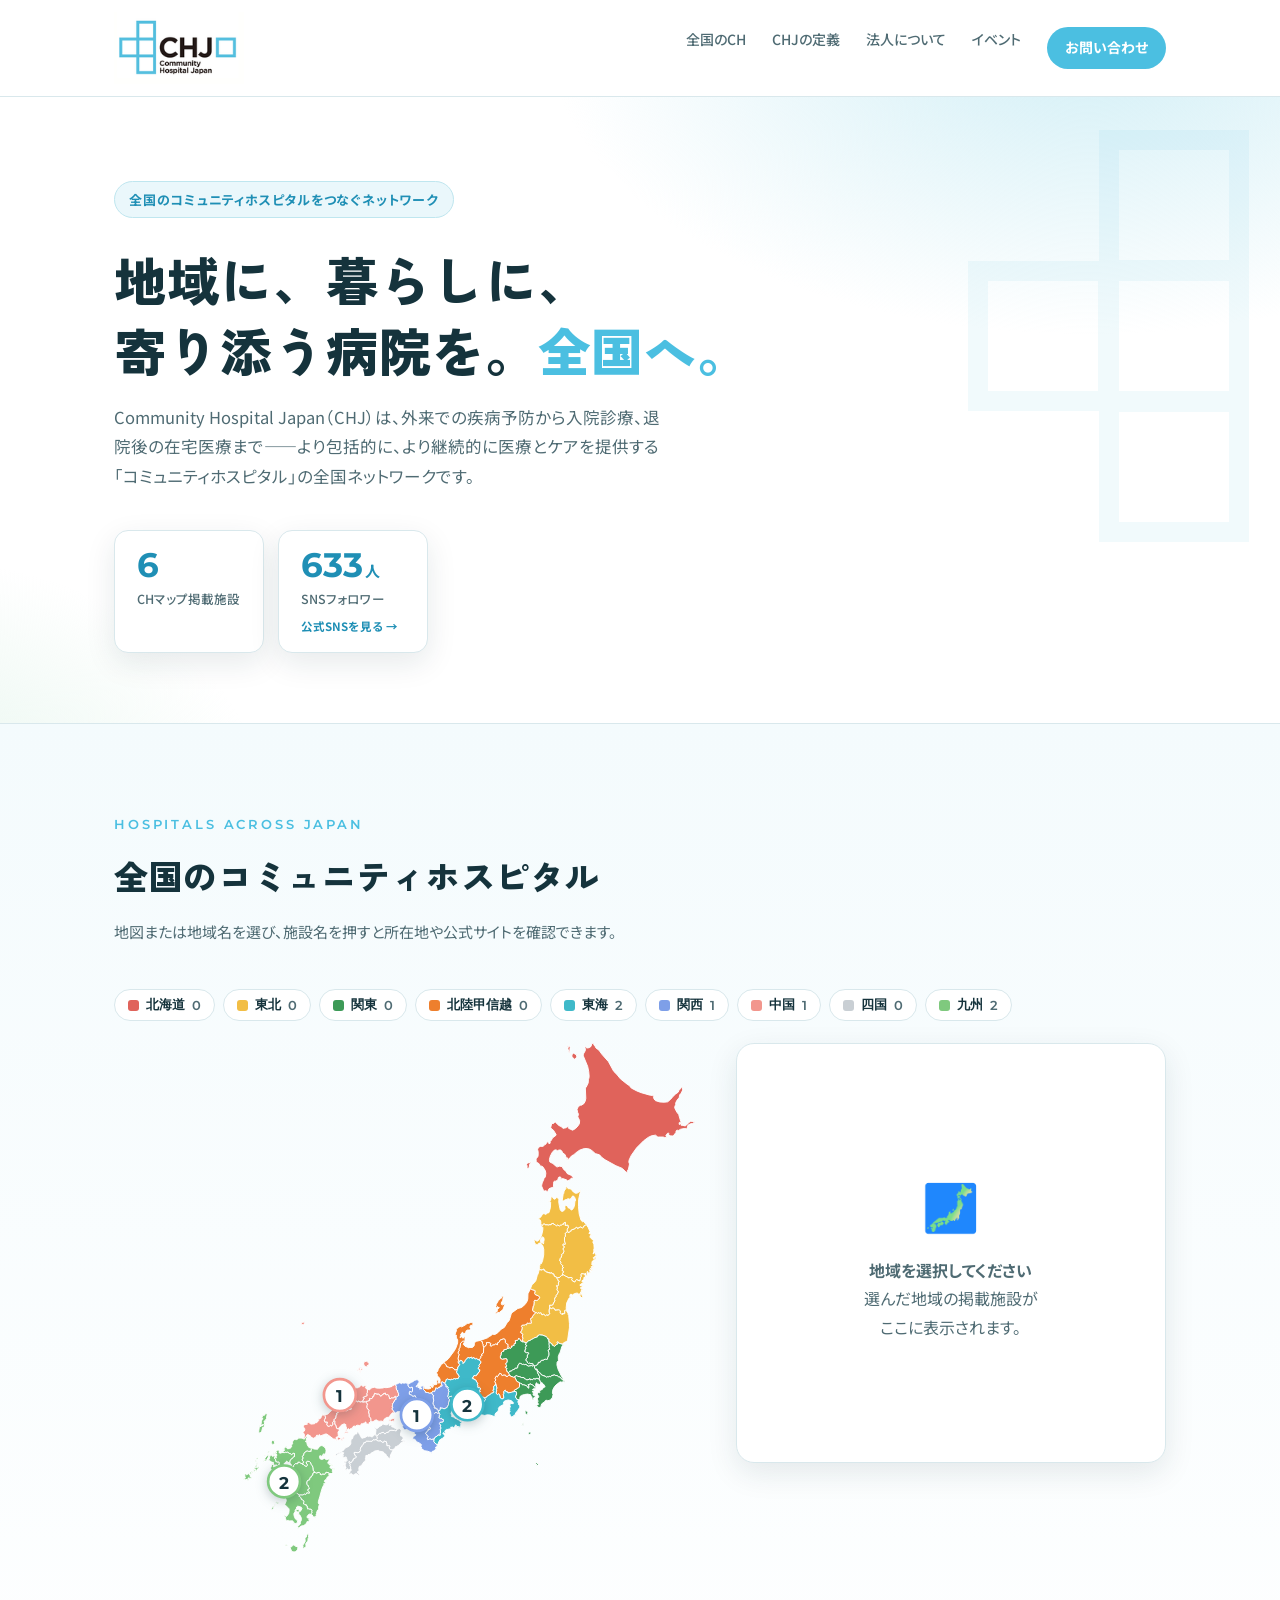
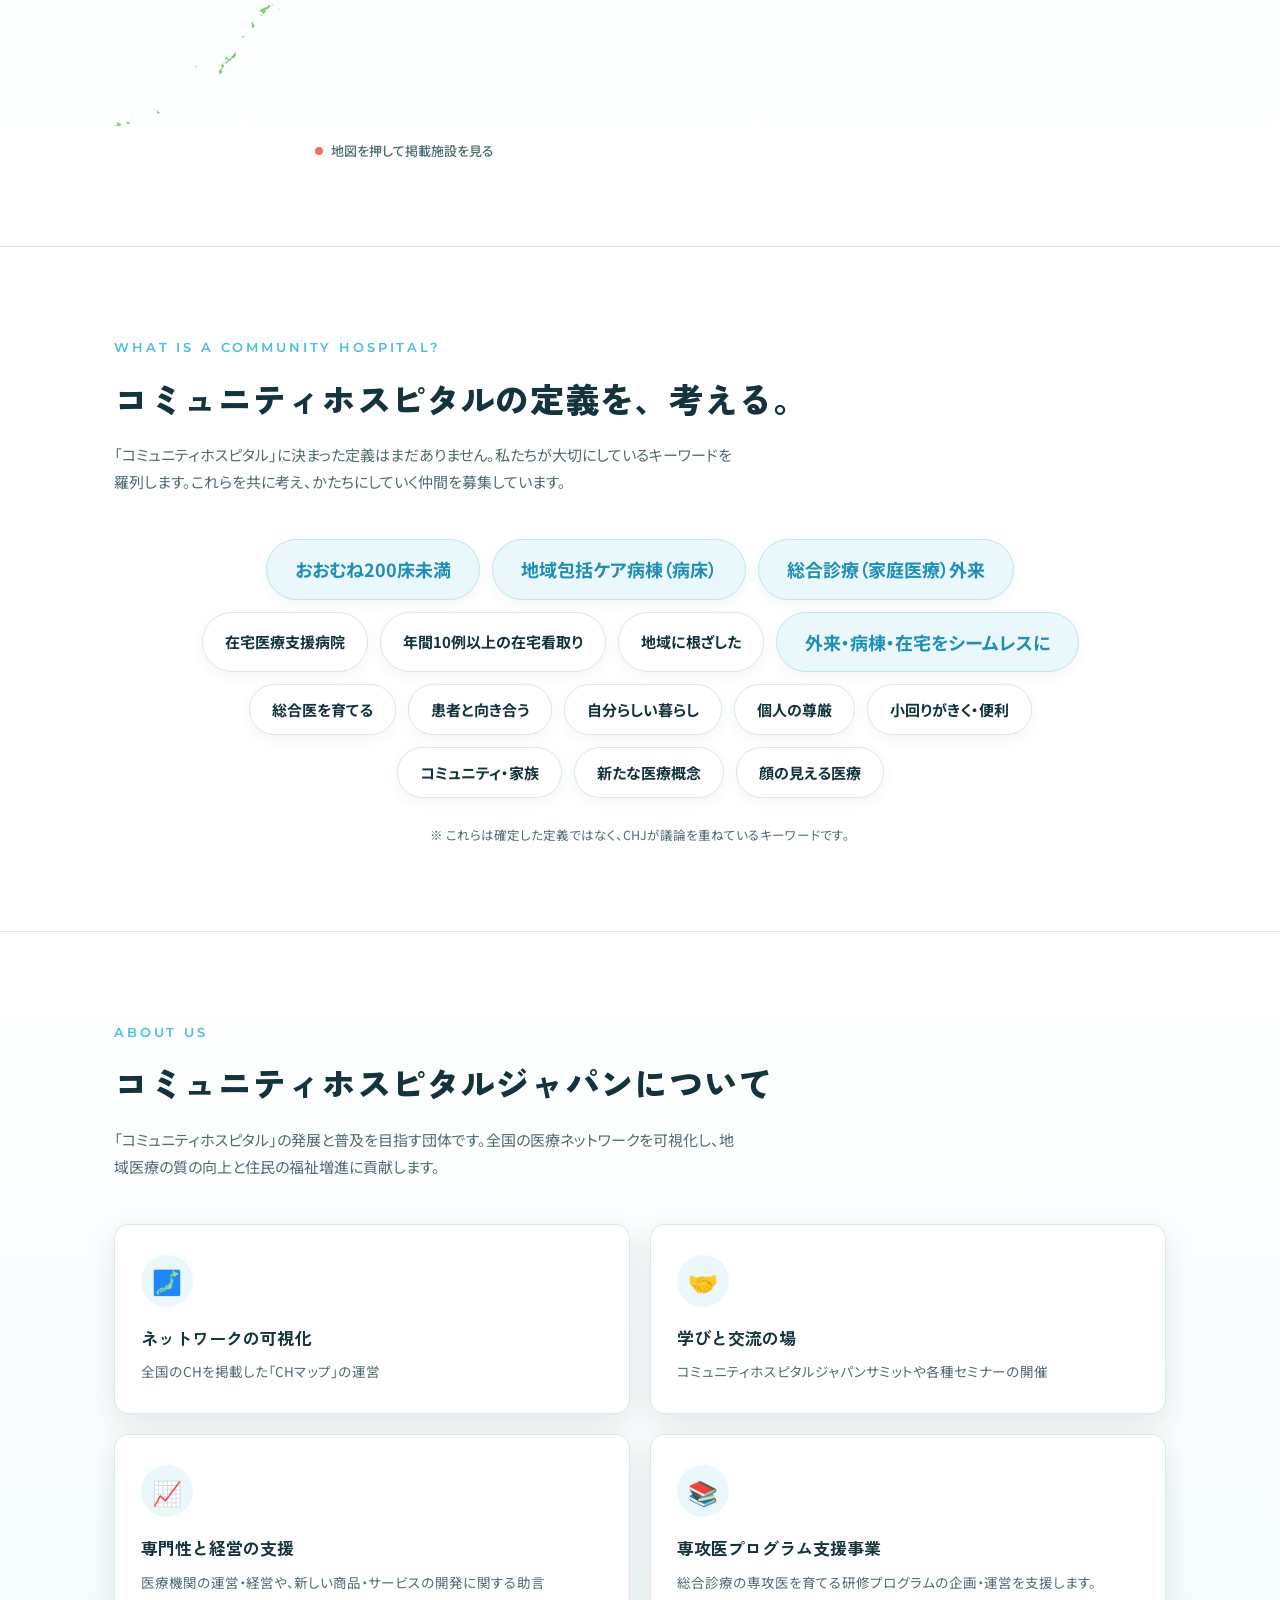
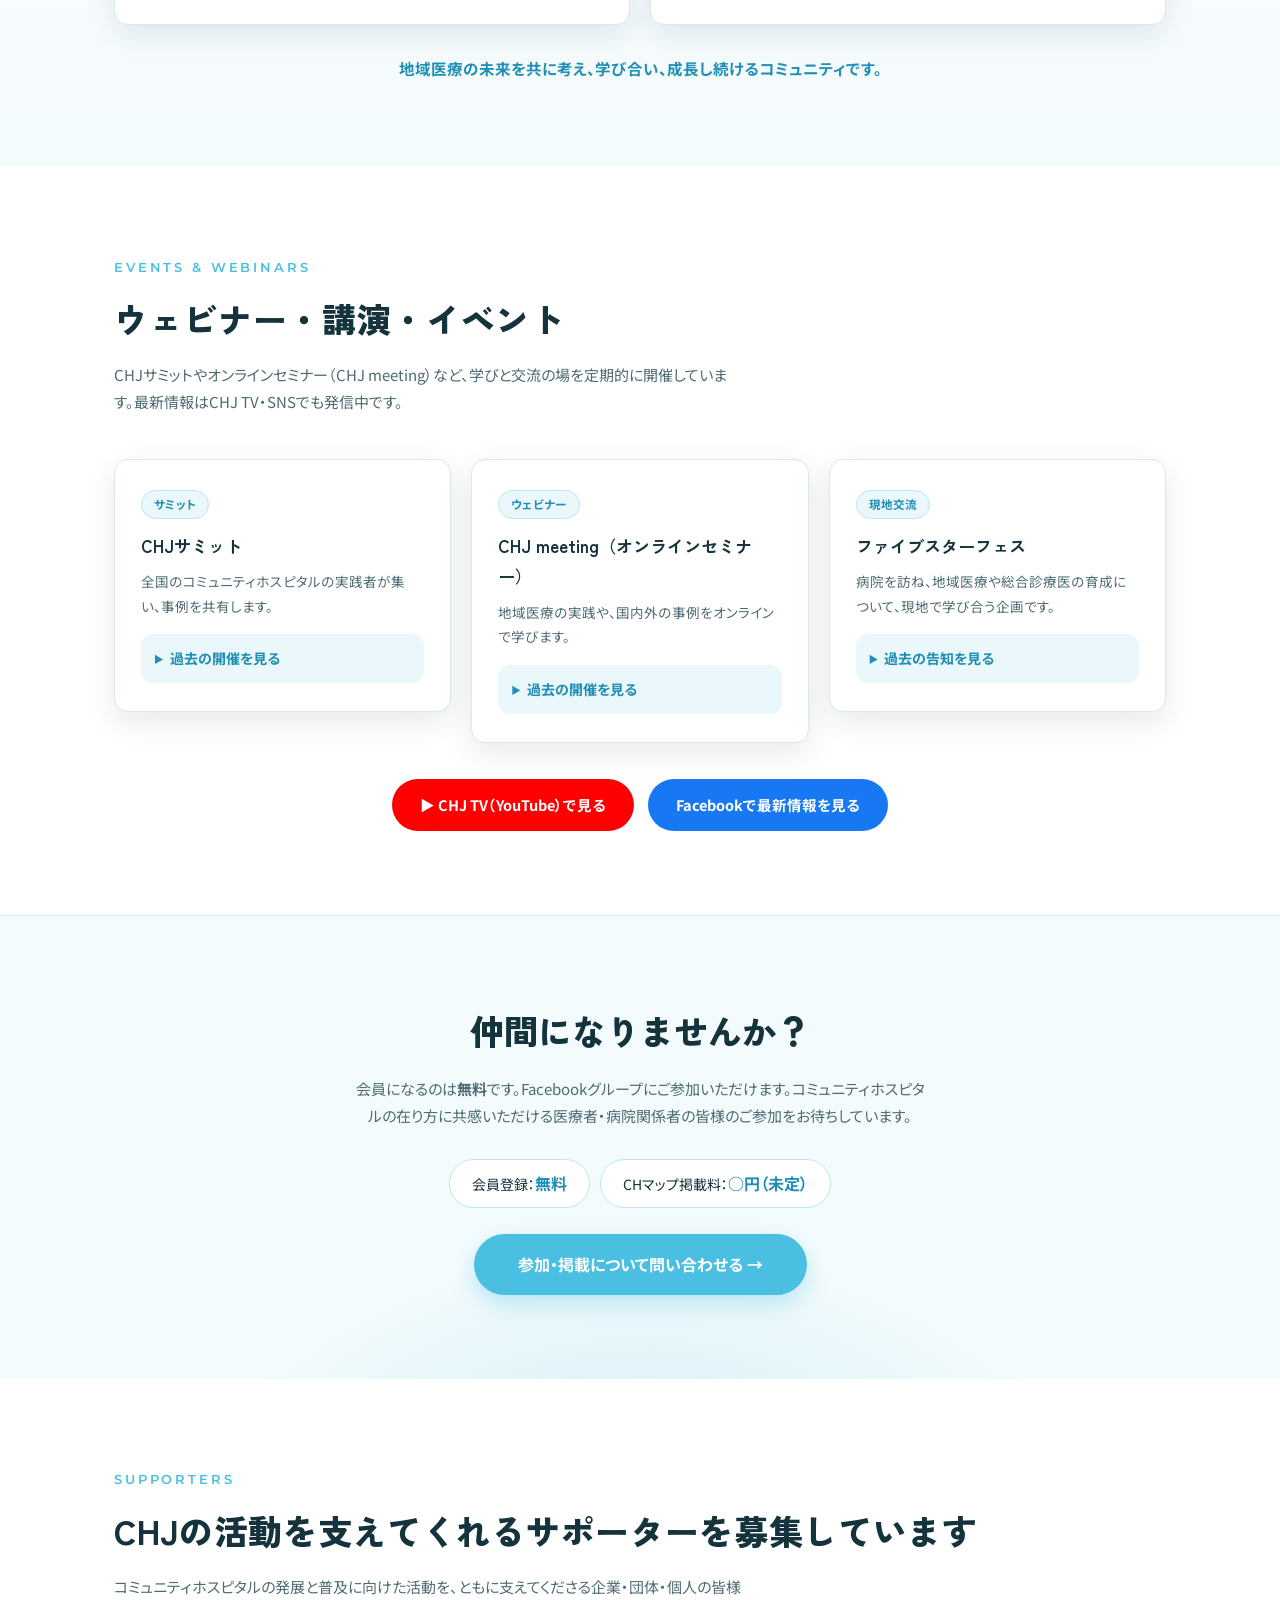
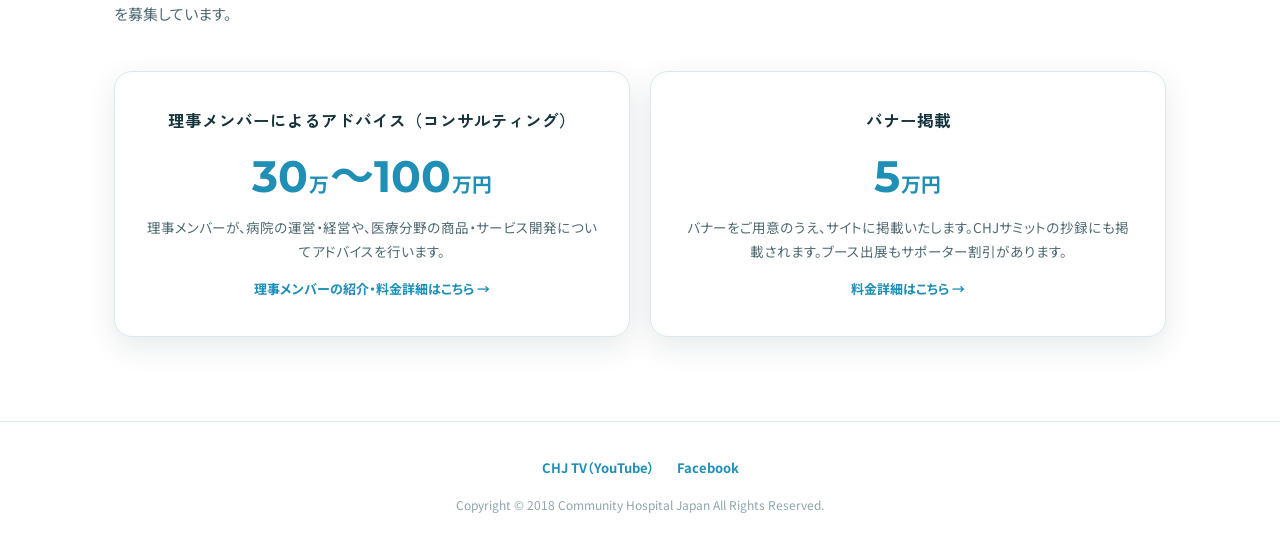
==== commit 17deb499: "Update CHJ learning and events description" ====
--- a/preview/index.html
+++ b/preview/index.html
@@ -388,7 +388,7 @@
     </div>
     <div class="about-grid">
       <div class="def-card"><div class="def-ico">🗾</div><div><h3>ネットワークの可視化</h3><p>全国のCHを掲載した「CHマップ」の運営</p></div></div>
-      <div class="def-card"><div class="def-ico">🤝</div><div><h3>学びと交流の場</h3><p>サミット・セミナーの開催、ファイブスターフェスの企画</p></div></div>
+      <div class="def-card"><div class="def-ico">🤝</div><div><h3>学びと交流の場</h3><p>コミュニティホスピタルジャパンサミットや各種セミナーの開催</p></div></div>
       <div class="def-card"><div class="def-ico">📈</div><div><h3>専門性と経営の支援</h3><p>医療機関の運営・経営や、新しい商品・サービスの開発に関する助言</p></div></div>
       <div class="def-card"><div class="def-ico">📚</div><div><h3>専攻医プログラム支援事業</h3><p>総合診療の専攻医を育てる研修プログラムの企画・運営を支援します。</p></div></div>
     </div>
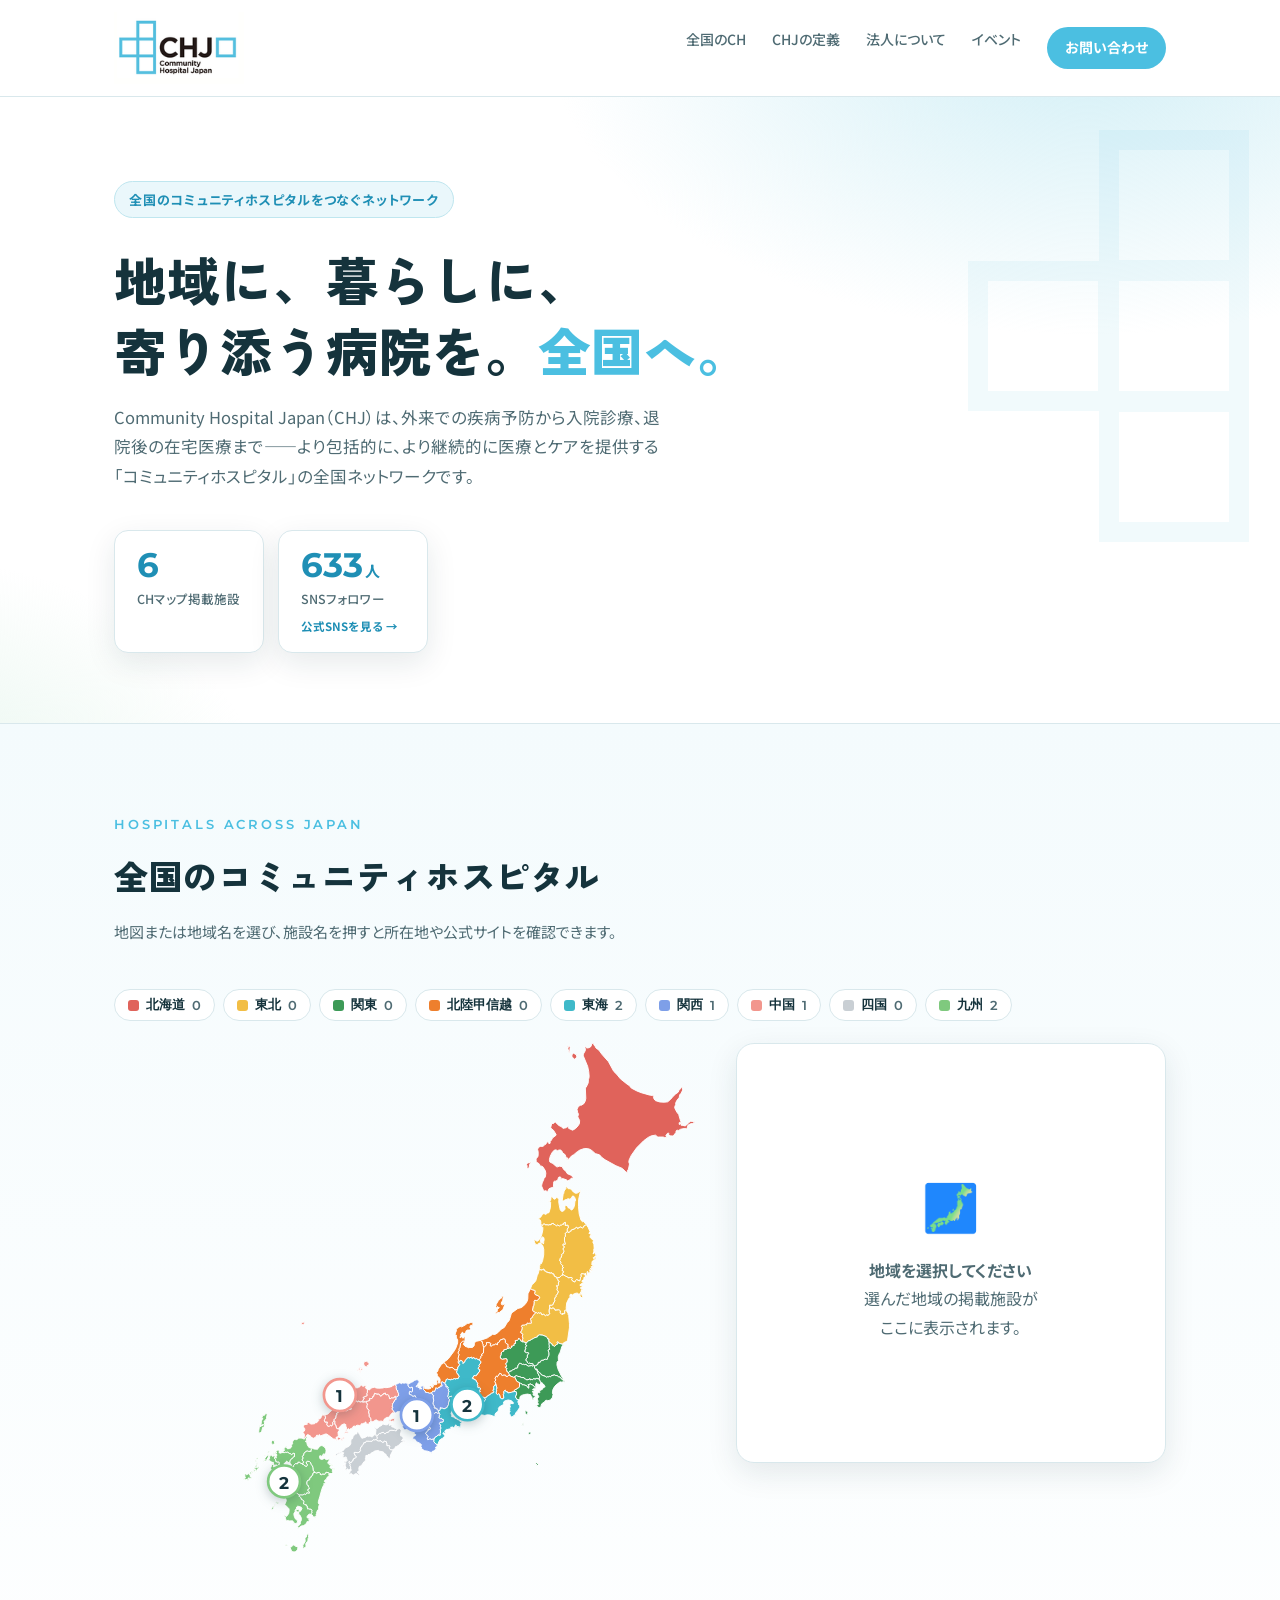
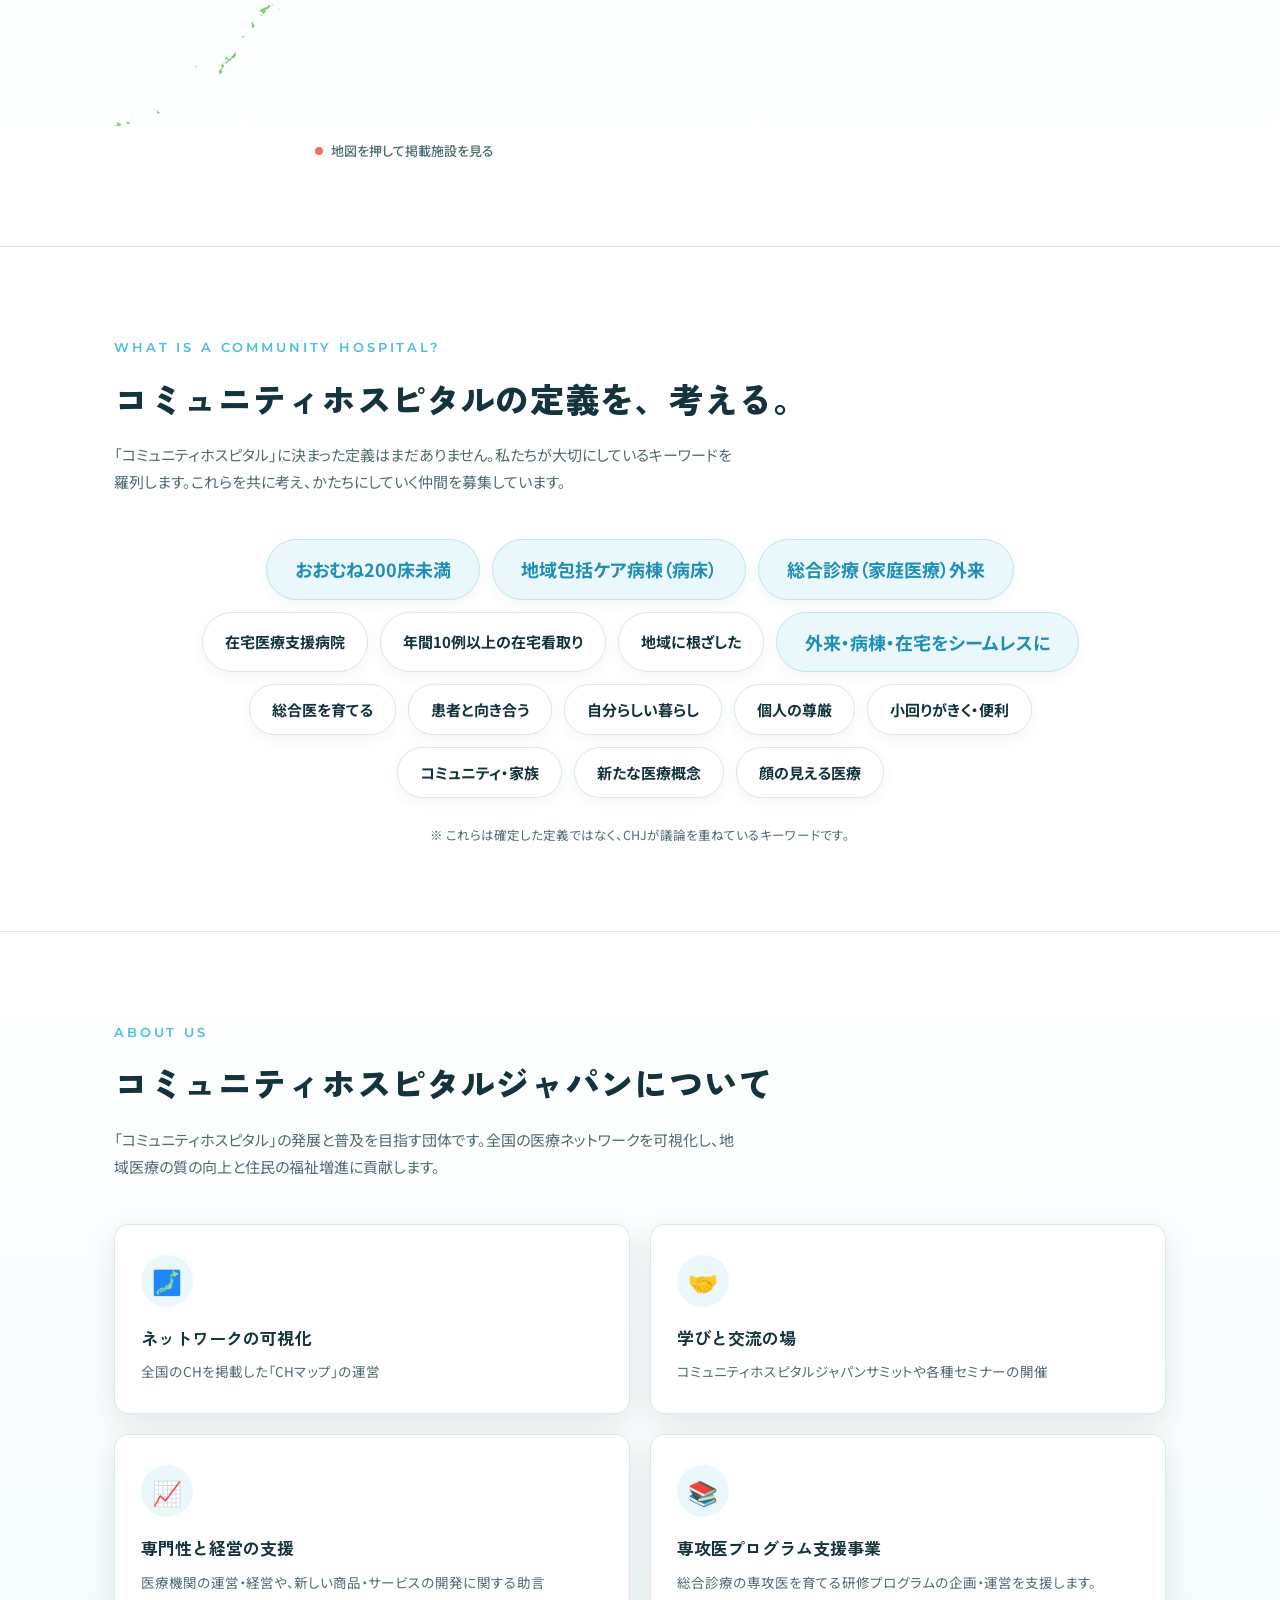
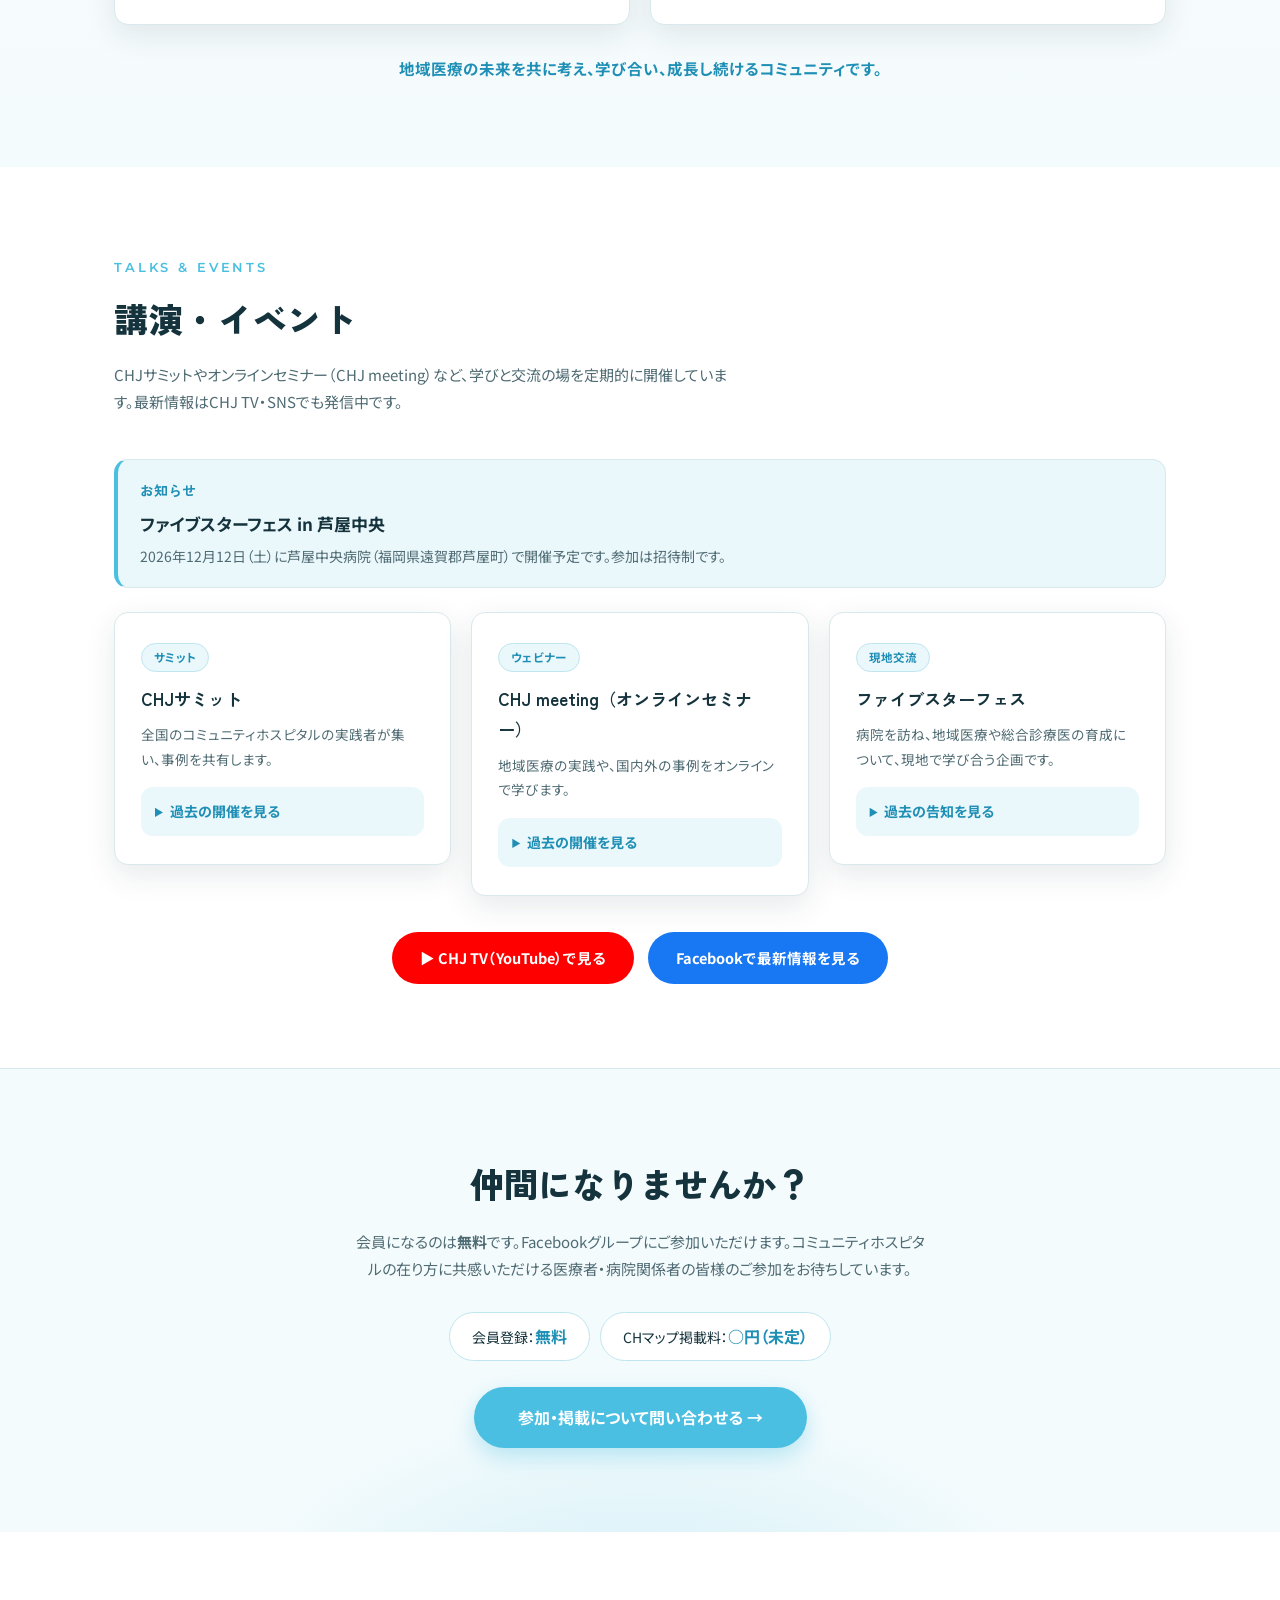
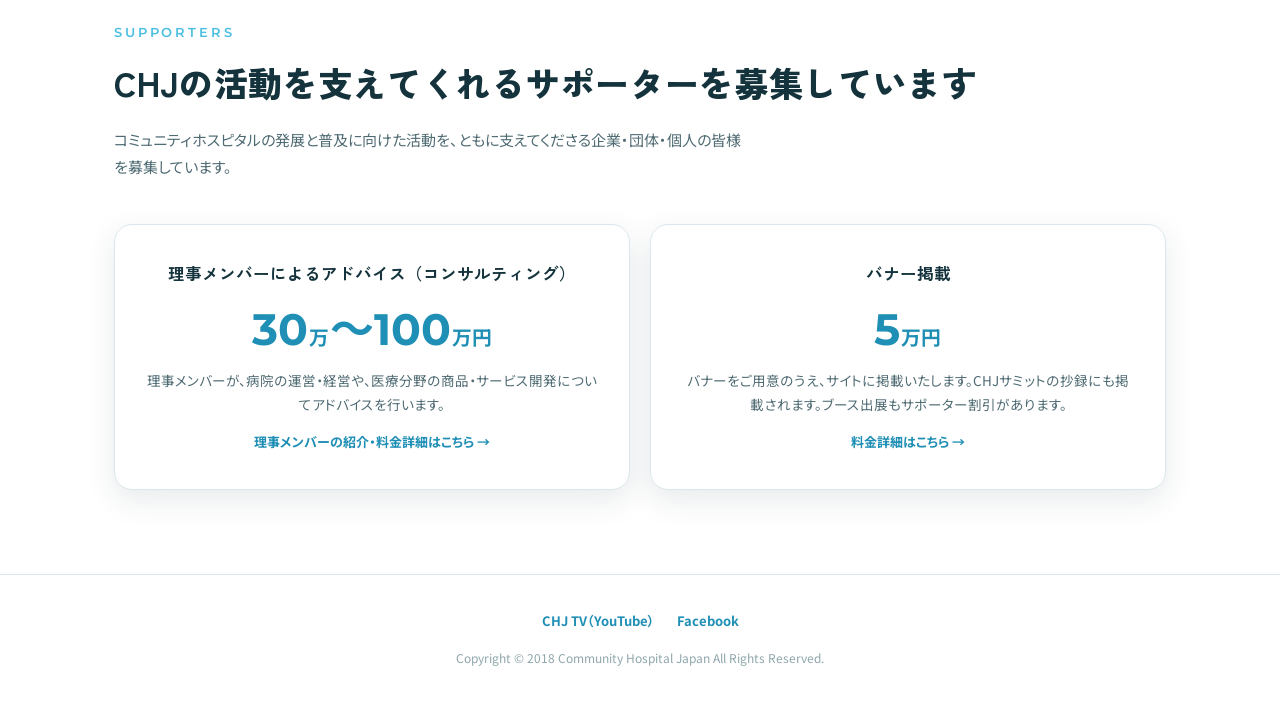
==== commit df76ff9b: "Announce the upcoming Ashiya Central event" ====
--- a/preview/index.html
+++ b/preview/index.html
@@ -273,6 +273,10 @@
 .stat-sns{display:block;text-decoration:none;color:inherit}
 .stat-sns:hover,.stat-sns:focus-visible{border-color:var(--teal-deep)}
 .stat-link{margin-top:5px;font-size:11.5px;color:var(--teal-deep);font-weight:700}
+.event-notice{margin:0 0 24px;padding:18px 22px;border:1px solid var(--line);border-left:4px solid var(--teal);border-radius:var(--radius);background:var(--teal-soft);scroll-margin-top:88px}
+.event-notice h3{margin:0 0 6px;color:var(--teal-deep);font-size:14px}
+.event-notice p{margin:0;color:var(--ink-60);font-size:14px}
+.event-notice .event-notice-title{margin-bottom:4px;color:var(--ink);font-size:17px;font-weight:700}
 .event-list{align-items:start}
 .event-archive{margin-top:16px;padding:12px 14px;border-radius:12px;background:var(--teal-soft)}
 .event-archive summary{cursor:pointer;font-weight:700;color:var(--teal-deep);font-size:14px}
@@ -400,9 +404,14 @@
 <section id="events">
   <div class="sec-in">
     <div class="sec-head">
-      <span class="en">Events & Webinars</span>
-      <h2>ウェビナー・講演・イベント</h2>
+      <span class="en">Talks &amp; Events</span>
+      <h2>講演・イベント</h2>
       <p>CHJサミットやオンラインセミナー（CHJ meeting）など、学びと交流の場を定期的に開催しています。最新情報はCHJ TV・SNSでも発信中です。</p>
+    </div>
+    <div class="event-notice" id="event-news" aria-labelledby="event-news-heading">
+      <h3 id="event-news-heading">お知らせ</h3>
+      <p class="event-notice-title">ファイブスターフェス in 芦屋中央</p>
+      <p><time datetime="2026-12-12">2026年12月12日（土）</time>に芦屋中央病院（福岡県遠賀郡芦屋町）で開催予定です。参加は招待制です。</p>
     </div>
     <div class="event-list">
       <article class="event-card">
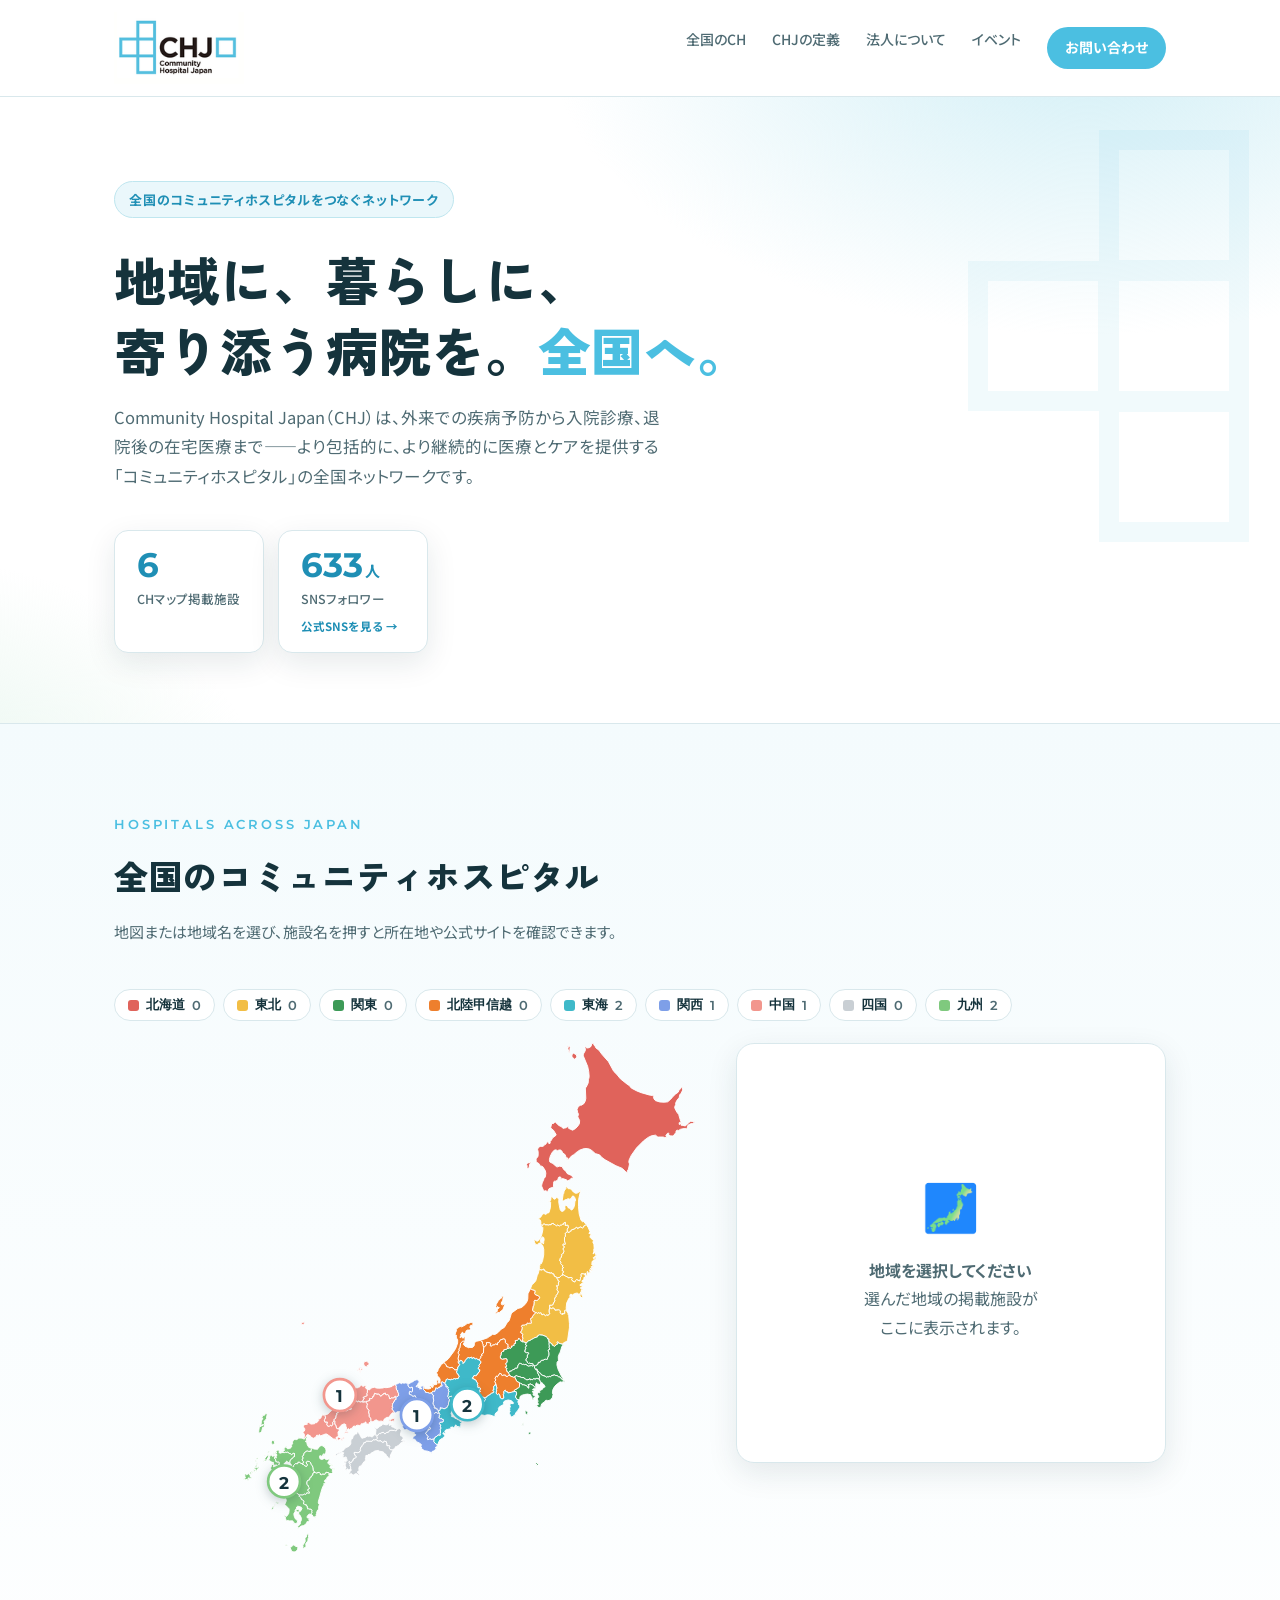
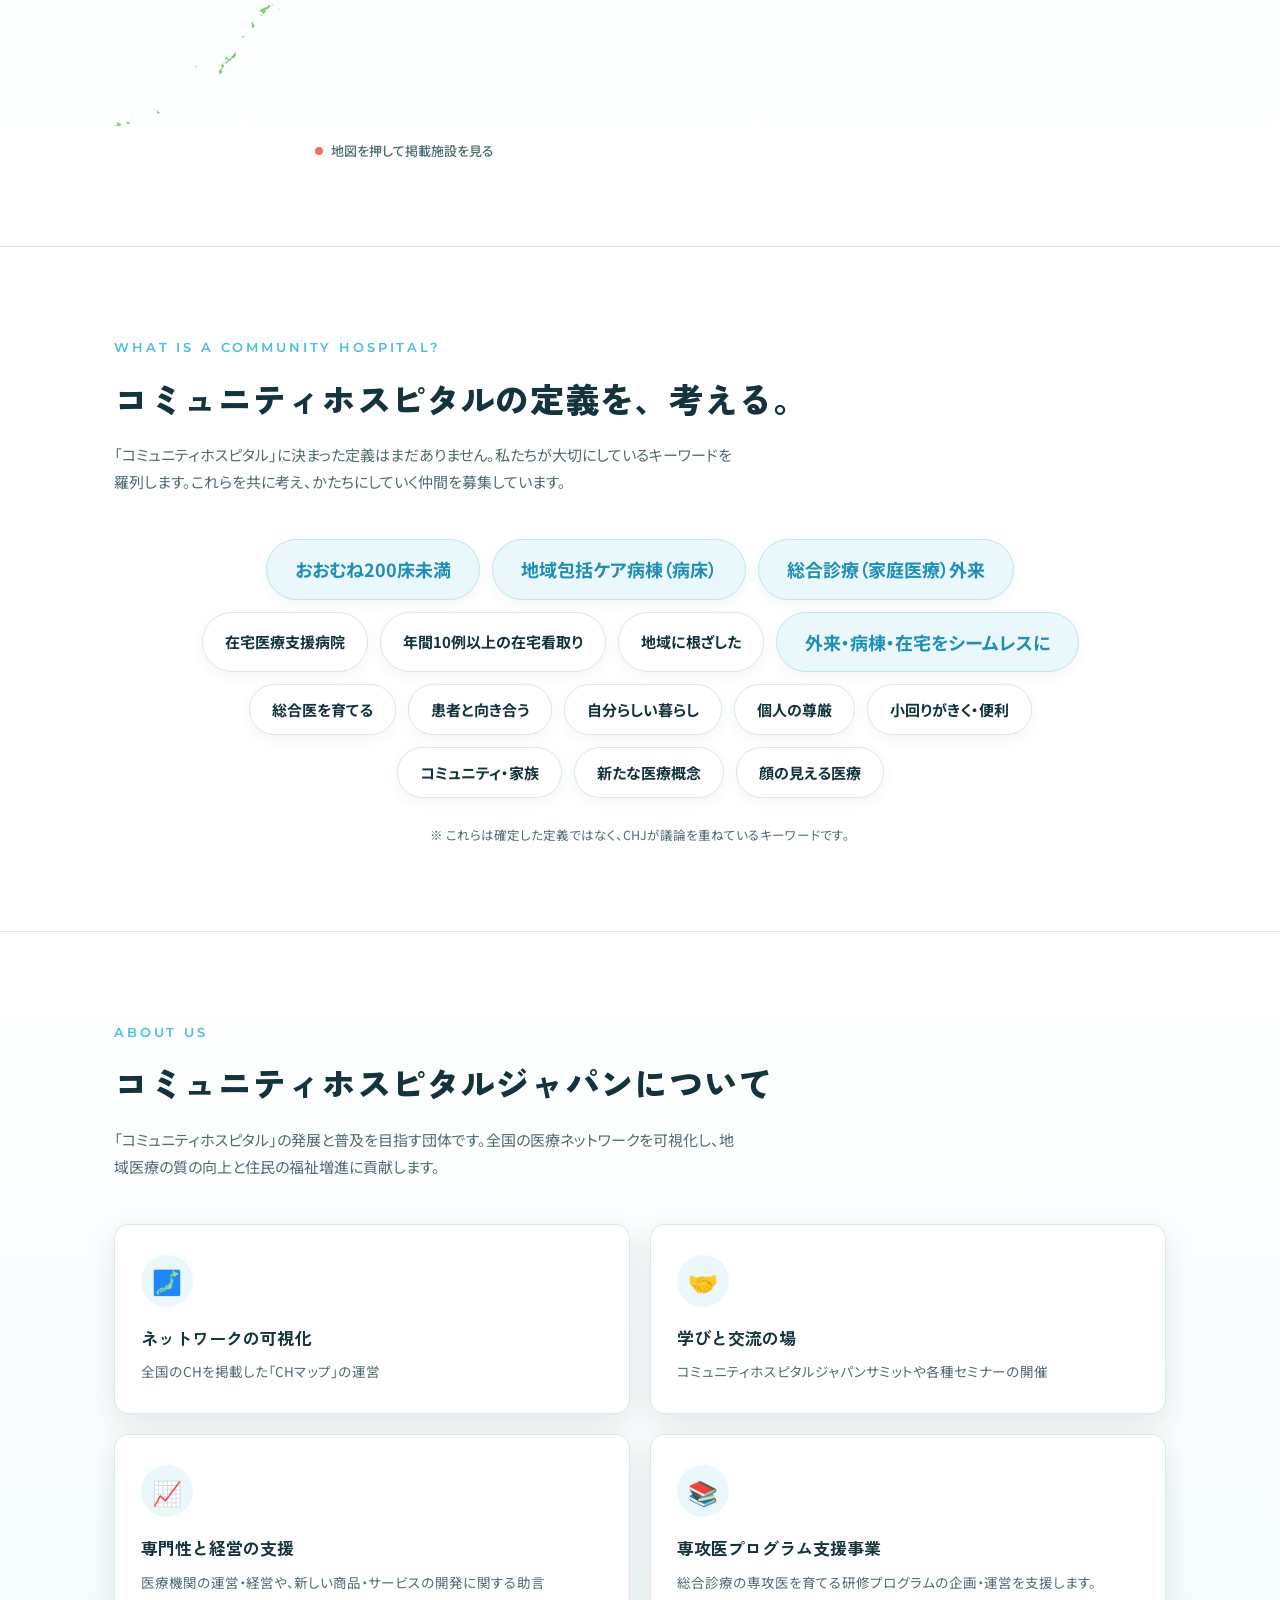
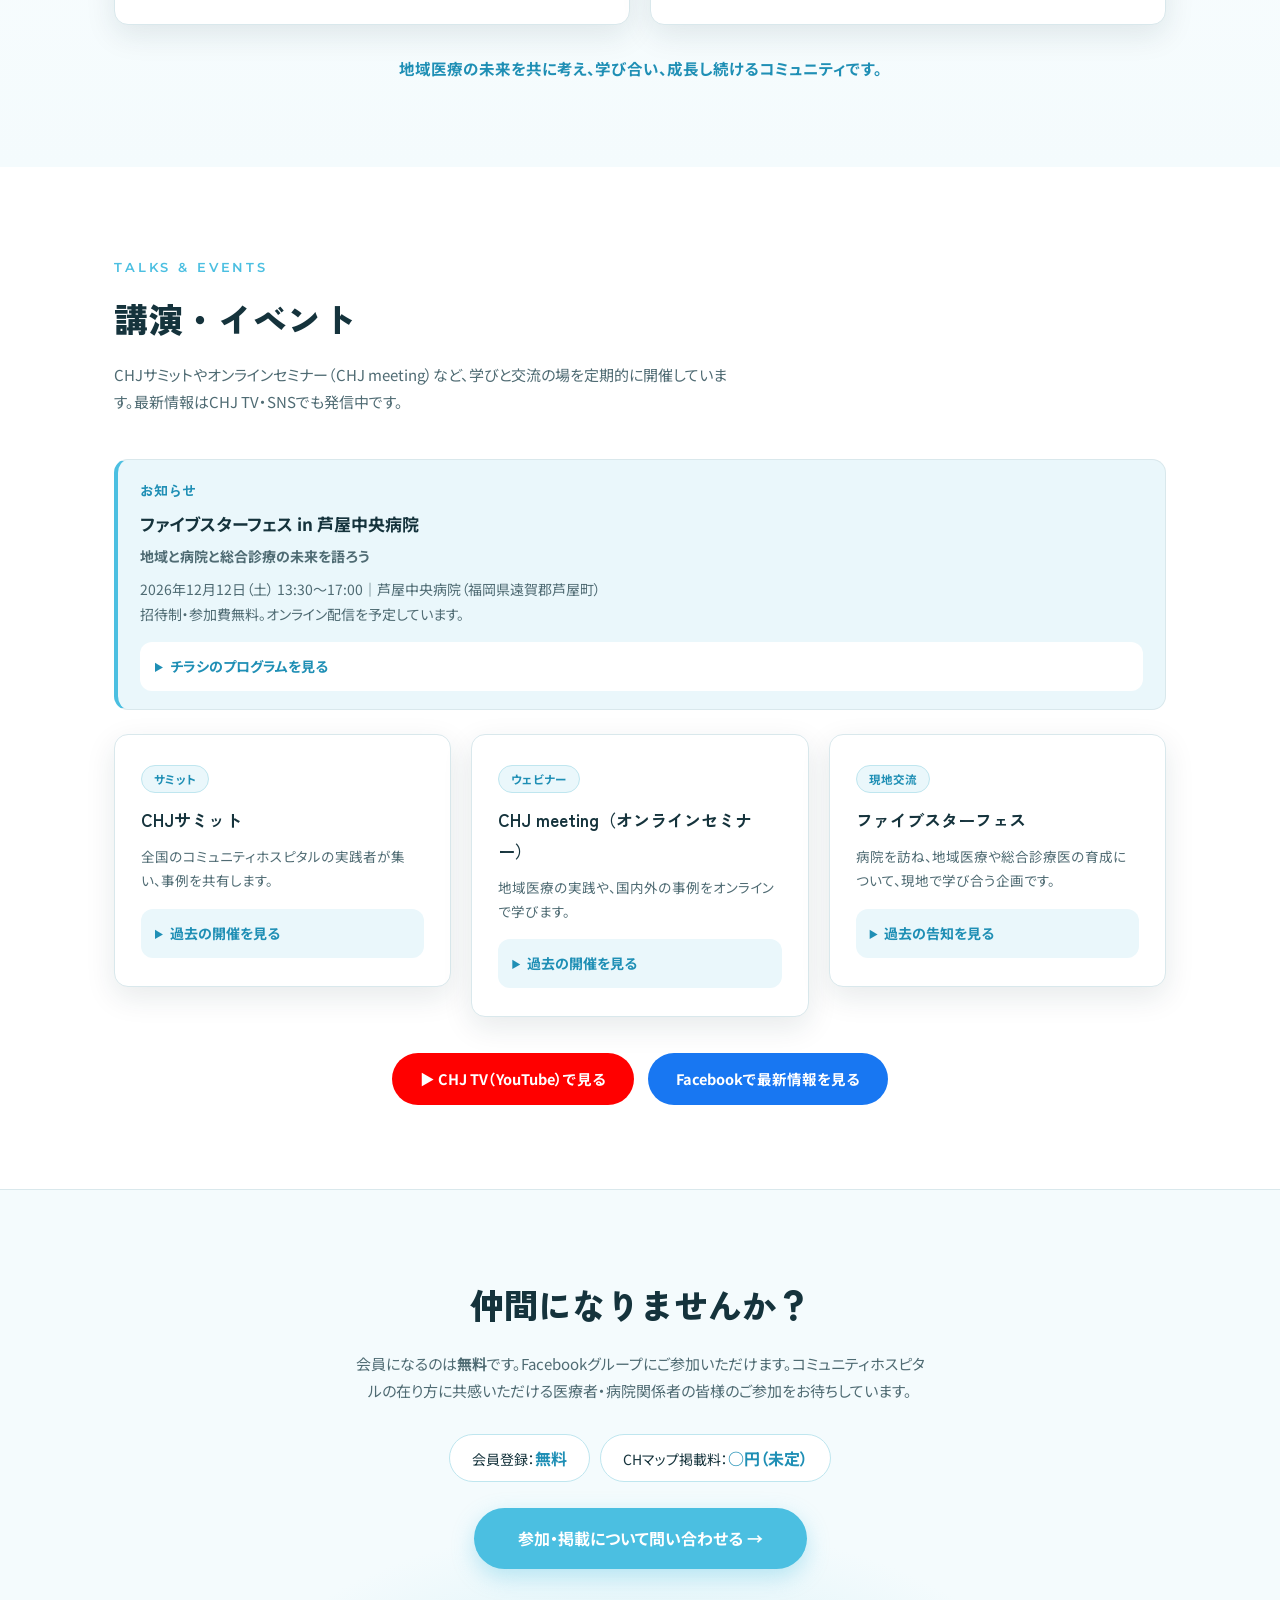
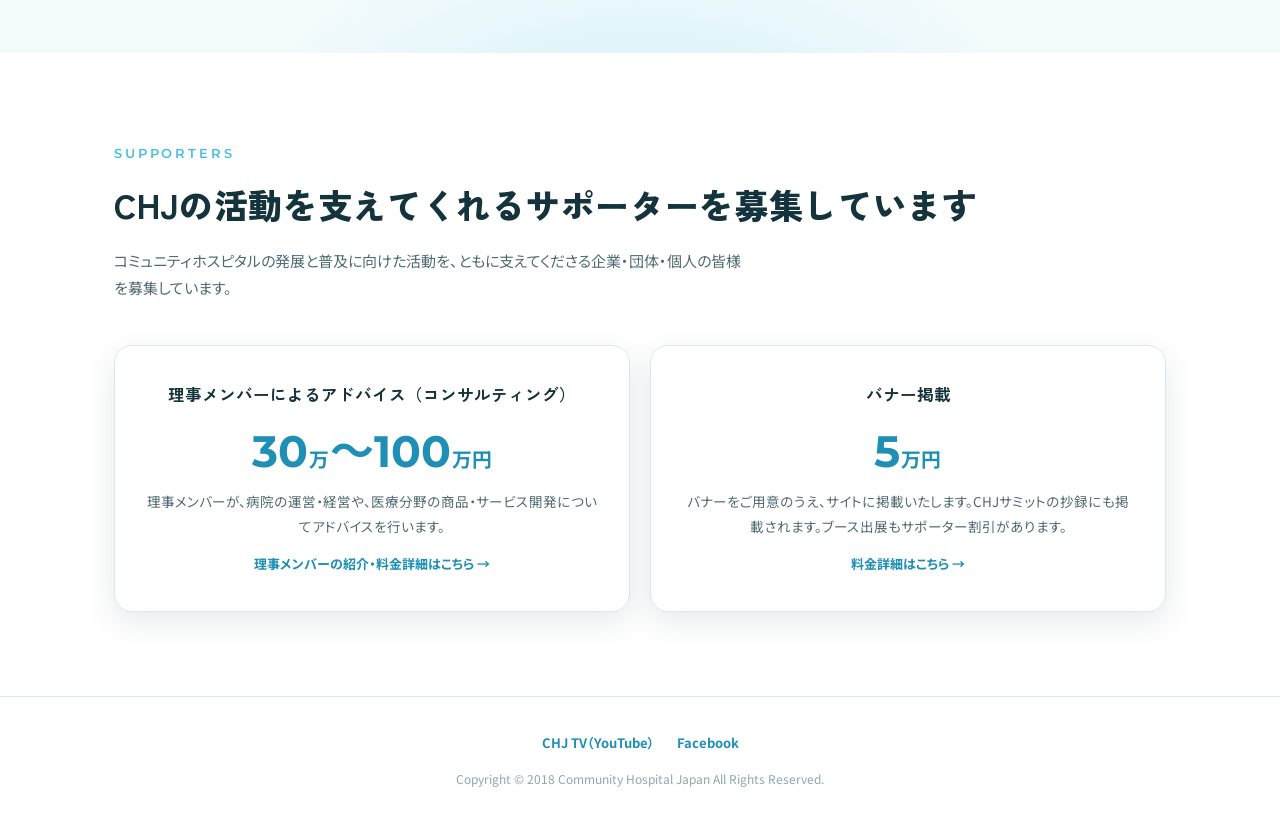
==== commit 2fce5947: "Add Ashiya Central event programme" ====
--- a/preview/index.html
+++ b/preview/index.html
@@ -277,6 +277,15 @@
 .event-notice h3{margin:0 0 6px;color:var(--teal-deep);font-size:14px}
 .event-notice p{margin:0;color:var(--ink-60);font-size:14px}
 .event-notice .event-notice-title{margin-bottom:4px;color:var(--ink);font-size:17px;font-weight:700}
+.event-notice .event-notice-subtitle{margin-bottom:8px;font-weight:700}
+.event-program{margin-top:14px;border-radius:12px;background:#fff}
+.event-program summary{padding:12px 15px;cursor:pointer;font-size:14px;font-weight:700;color:var(--teal-deep)}
+.event-program ul{list-style:none;margin:0;padding:0 15px}
+.event-program li{display:grid;grid-template-columns:8.5em minmax(0,1fr);gap:10px;padding:11px 0;border-top:1px solid var(--line)}
+.event-program-time{font-size:13px;font-weight:700;color:var(--teal-deep)}
+.event-program li strong{font-size:14px}
+.event-program .event-program-hosts{margin:0;padding:4px 15px 14px;font-size:12px}
+@media(max-width:520px){.event-program li{grid-template-columns:1fr;gap:2px}}
 .event-list{align-items:start}
 .event-archive{margin-top:16px;padding:12px 14px;border-radius:12px;background:var(--teal-soft)}
 .event-archive summary{cursor:pointer;font-weight:700;color:var(--teal-deep);font-size:14px}
@@ -410,8 +419,32 @@
     </div>
     <div class="event-notice" id="event-news" aria-labelledby="event-news-heading">
       <h3 id="event-news-heading">お知らせ</h3>
-      <p class="event-notice-title">ファイブスターフェス in 芦屋中央</p>
-      <p><time datetime="2026-12-12">2026年12月12日（土）</time>に芦屋中央病院（福岡県遠賀郡芦屋町）で開催予定です。参加は招待制です。</p>
+      <p class="event-notice-title">ファイブスターフェス in 芦屋中央病院</p>
+      <p class="event-notice-subtitle">地域と病院と総合診療の未来を語ろう</p>
+      <p><time datetime="2026-12-12">2026年12月12日（土）</time> 13:30〜17:00｜芦屋中央病院（福岡県遠賀郡芦屋町）</p>
+      <p>招待制・参加費無料。オンライン配信を予定しています。</p>
+      <details class="event-program">
+        <summary>チラシのプログラムを見る</summary>
+        <ul>
+          <li>
+            <span class="event-program-time">13:30〜14:30</span>
+            <div><strong>ホスト病院の発表</strong><p>「芦屋中央病院の道のりとこれから」／芦屋中央病院 理事長・病院長 櫻井 俊弘</p></div>
+          </li>
+          <li>
+            <span class="event-program-time">14:30〜15:30</span>
+            <div><strong>講座・質疑応答</strong><p>「コミュニティホスピタルとその医局づくり」／頴田病院 院長 本田 宜久、副院長 吉田 伸</p></div>
+          </li>
+          <li>
+            <span class="event-program-time">15:30〜17:00</span>
+            <div><strong>地域ツアー</strong><p>芦屋中央病院から芦屋釜の里へ。定員があります。</p></div>
+          </li>
+          <li>
+            <span class="event-program-time">終了後</span>
+            <div><strong>懇親会</strong><p>定員があります。</p></div>
+          </li>
+        </ul>
+        <p class="event-program-hosts">主催　芦屋中央病院・コミュニティホスピタルジャパン</p>
+      </details>
     </div>
     <div class="event-list">
       <article class="event-card">
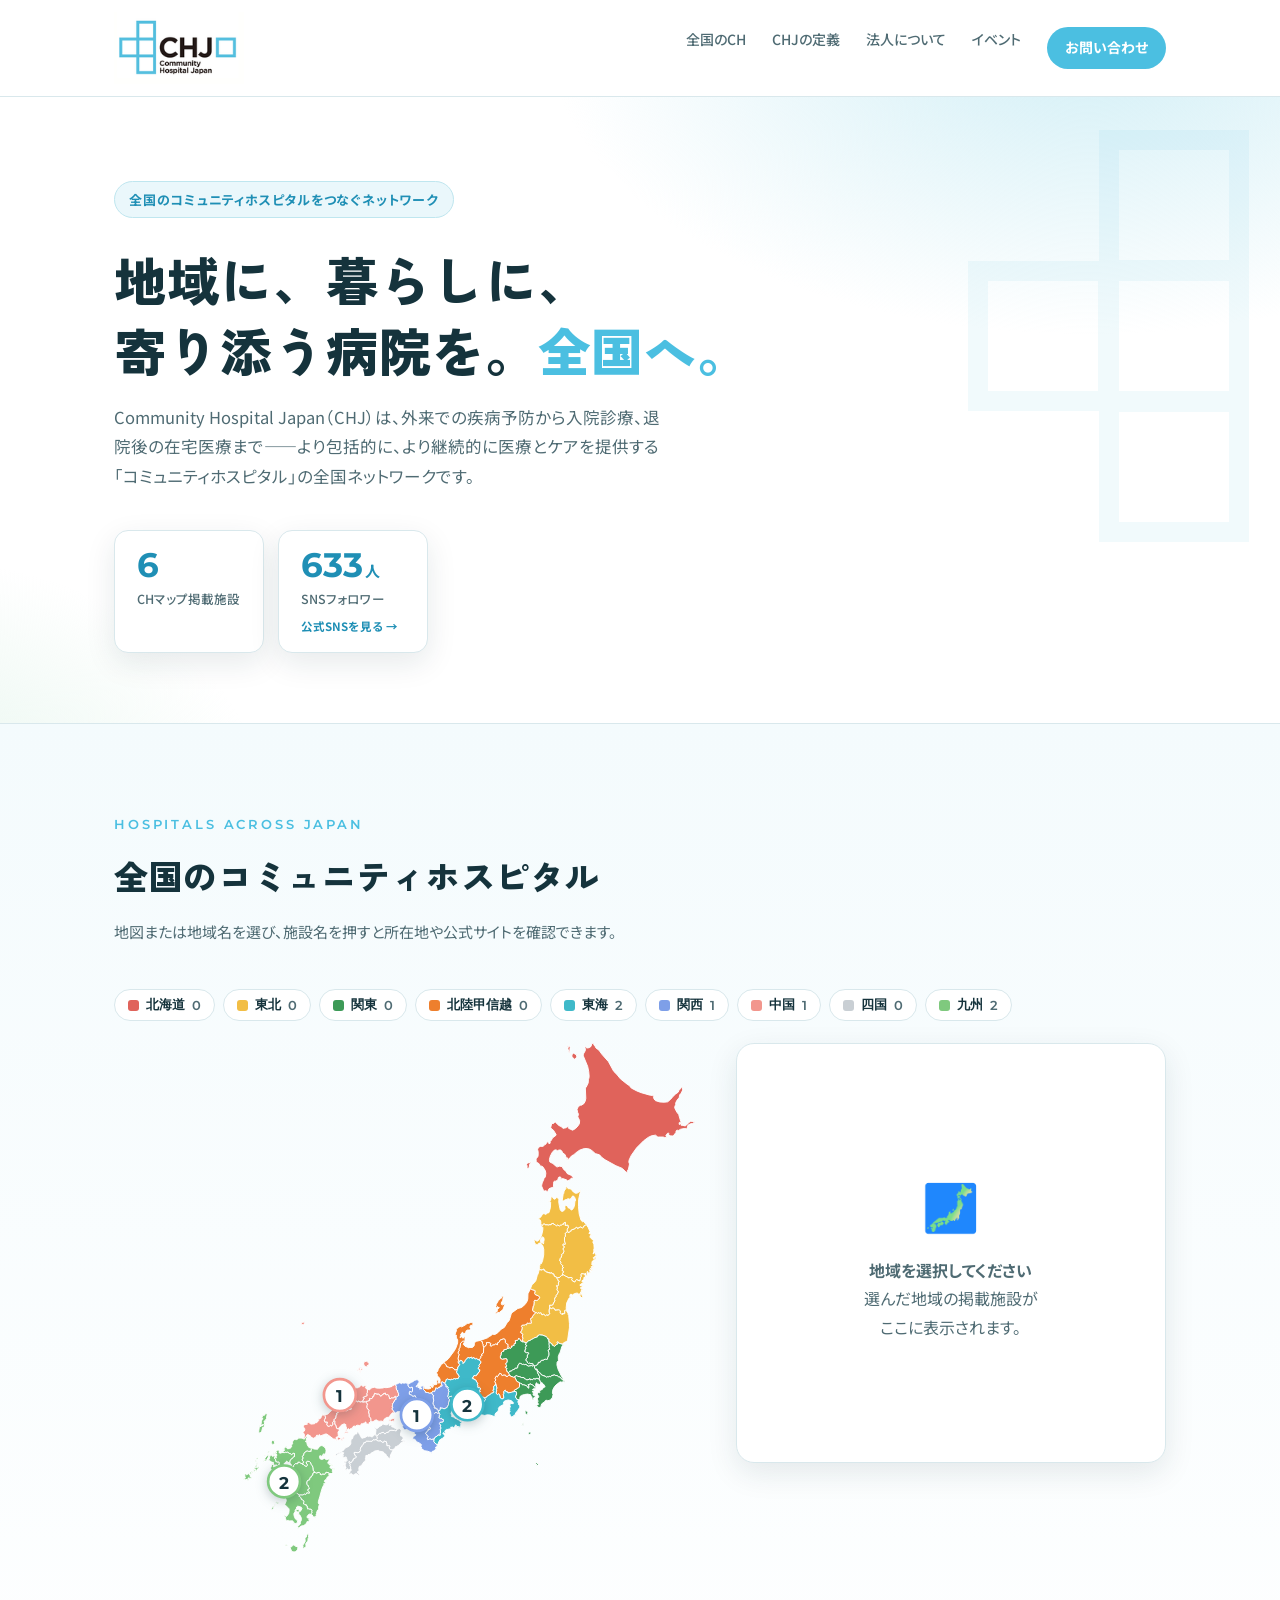
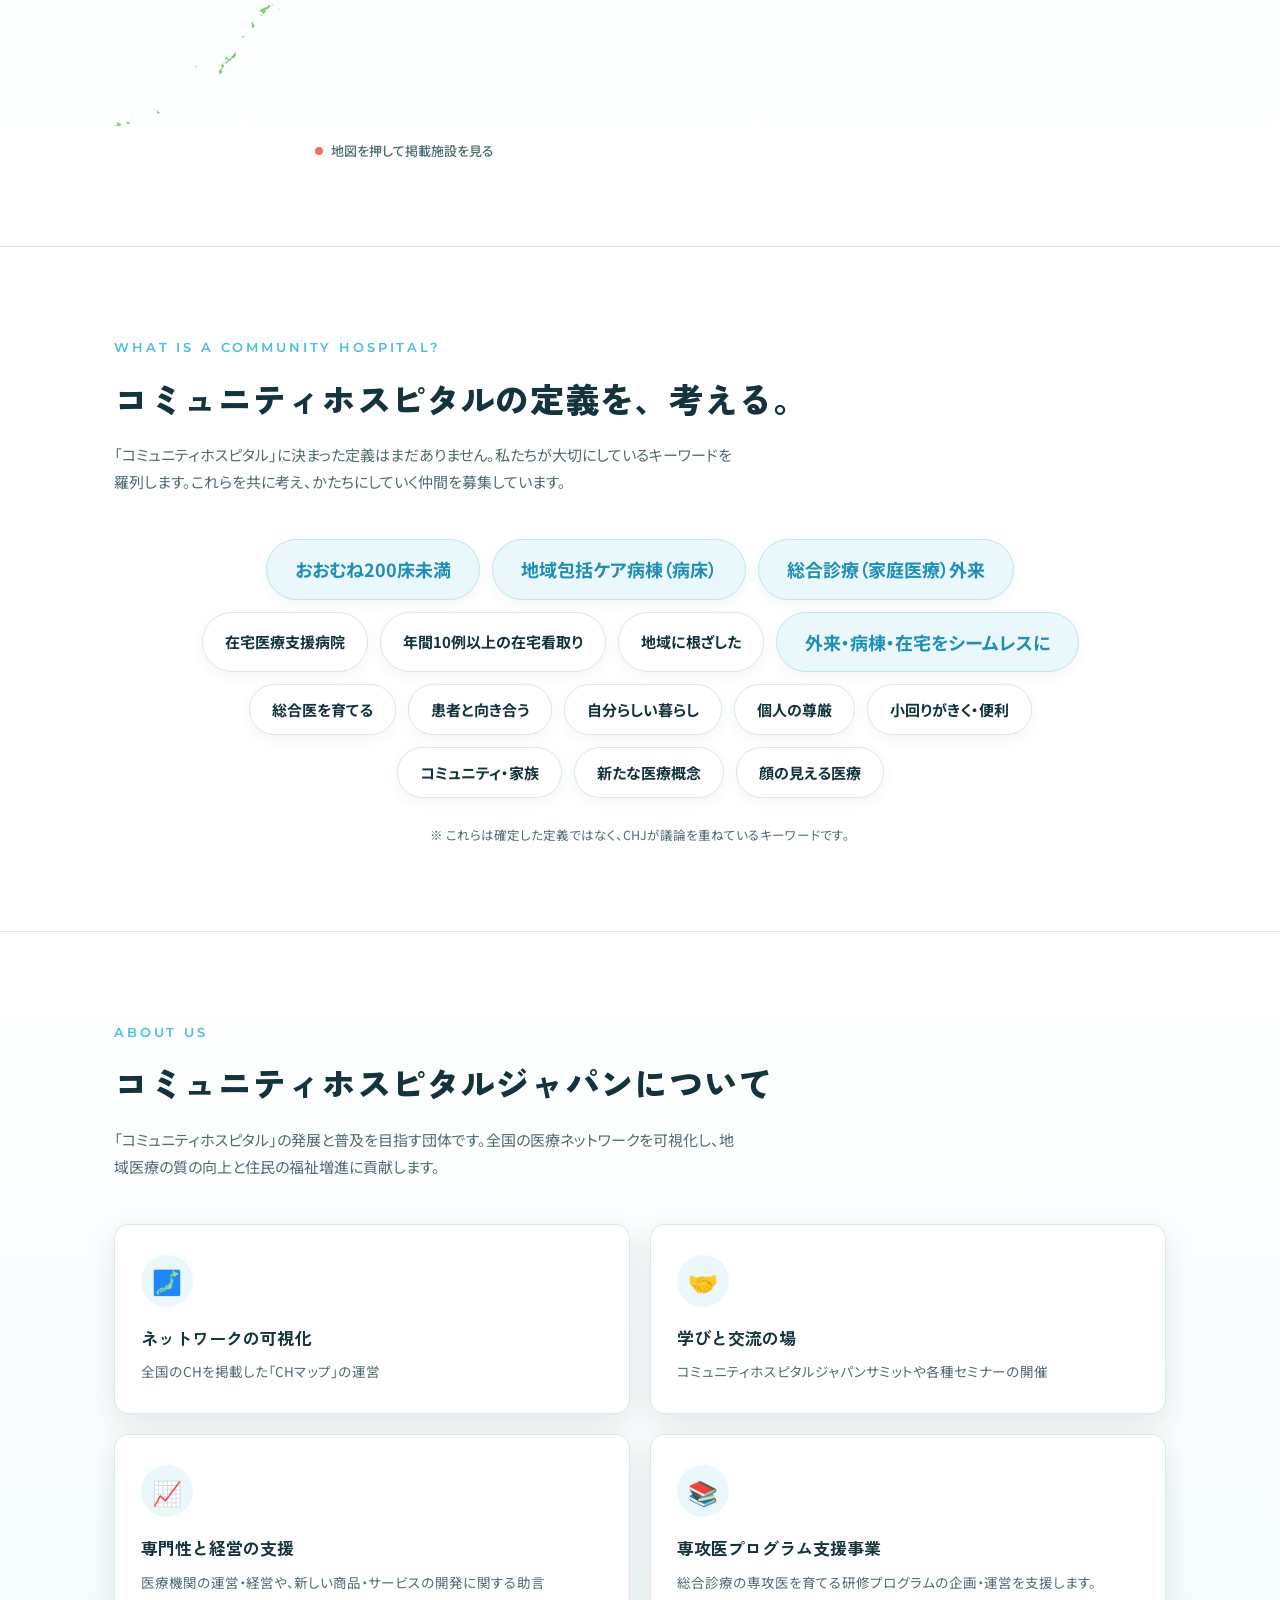
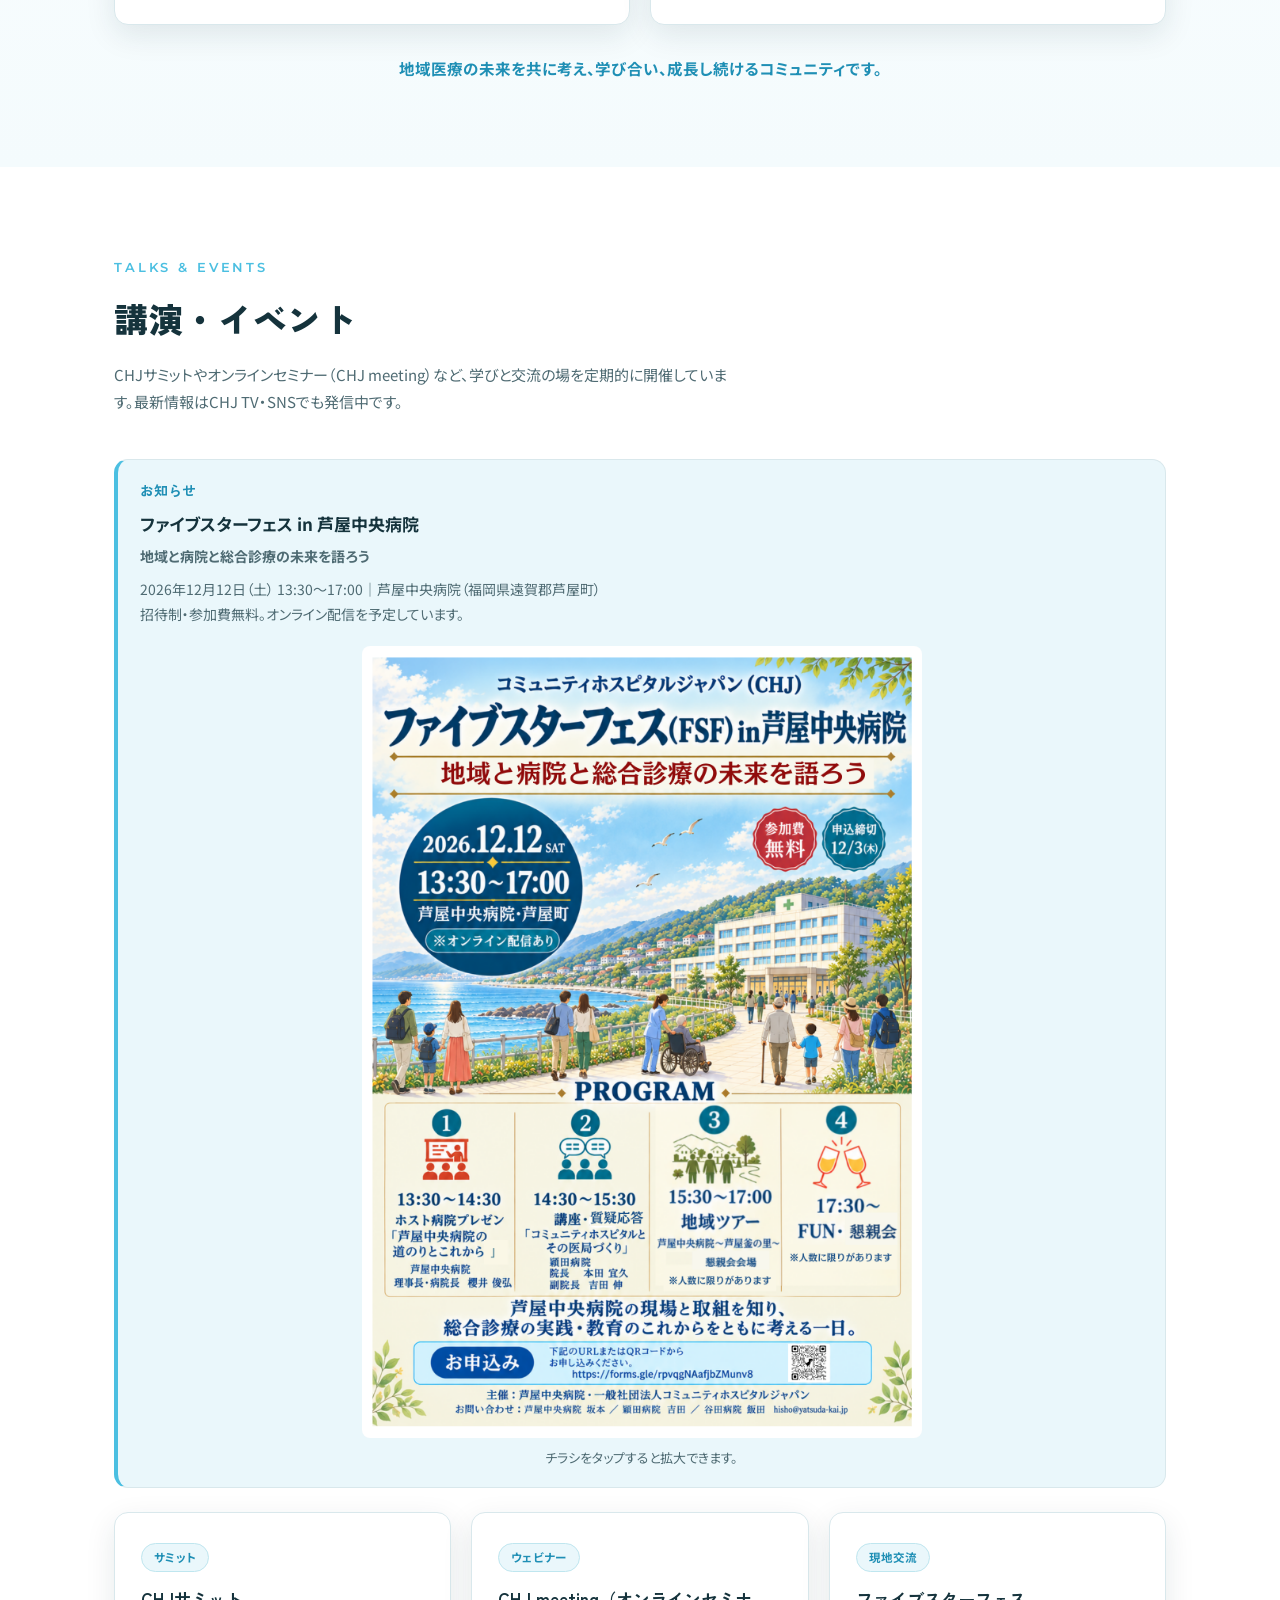
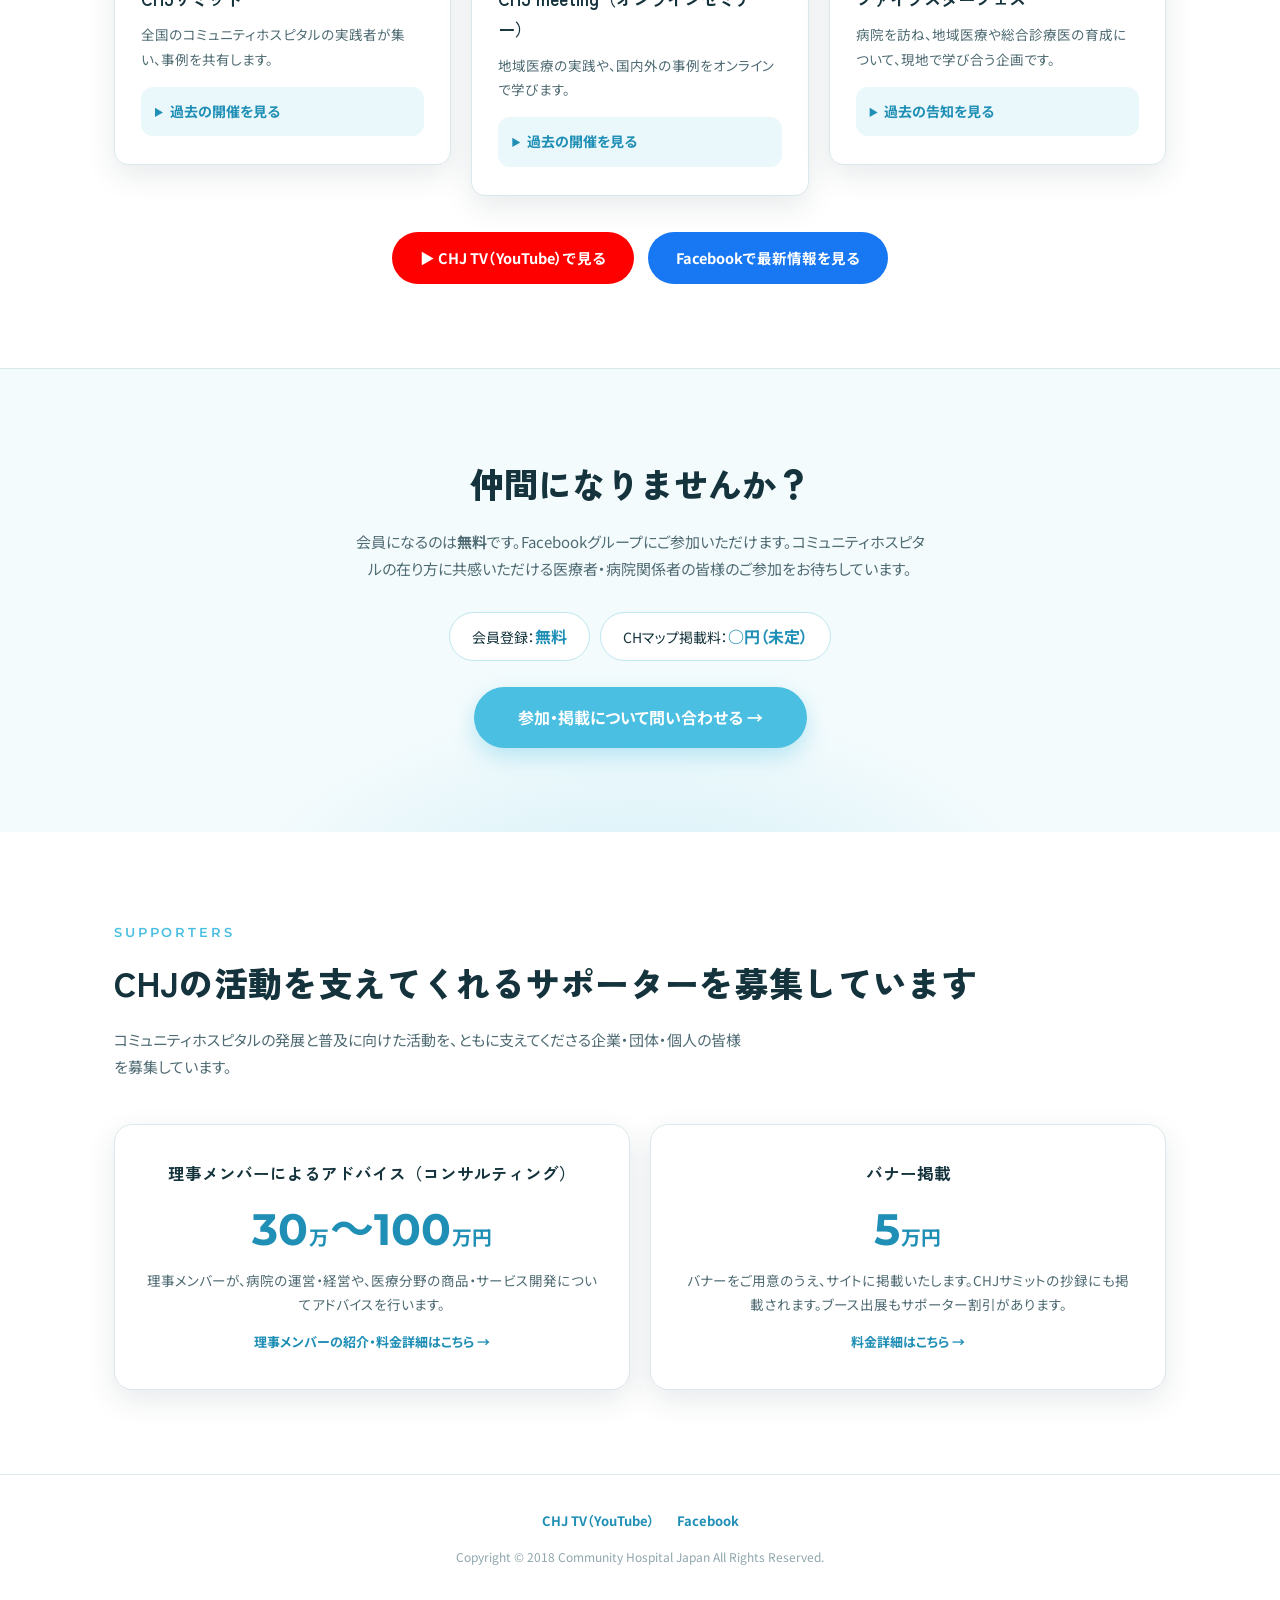
==== commit ee0936a9: "Display Ashiya Central flyer as an image" ====
--- a/preview/index.html
+++ b/preview/index.html
@@ -278,14 +278,11 @@
 .event-notice p{margin:0;color:var(--ink-60);font-size:14px}
 .event-notice .event-notice-title{margin-bottom:4px;color:var(--ink);font-size:17px;font-weight:700}
 .event-notice .event-notice-subtitle{margin-bottom:8px;font-weight:700}
-.event-program{margin-top:14px;border-radius:12px;background:#fff}
-.event-program summary{padding:12px 15px;cursor:pointer;font-size:14px;font-weight:700;color:var(--teal-deep)}
-.event-program ul{list-style:none;margin:0;padding:0 15px}
-.event-program li{display:grid;grid-template-columns:8.5em minmax(0,1fr);gap:10px;padding:11px 0;border-top:1px solid var(--line)}
-.event-program-time{font-size:13px;font-weight:700;color:var(--teal-deep)}
-.event-program li strong{font-size:14px}
-.event-program .event-program-hosts{margin:0;padding:4px 15px 14px;font-size:12px}
-@media(max-width:520px){.event-program li{grid-template-columns:1fr;gap:2px}}
+.event-flyer{max-width:560px;margin:18px auto 0}
+.event-flyer a{display:block;border-radius:8px}
+.event-flyer a:focus-visible{outline:3px solid var(--teal-deep);outline-offset:4px}
+.event-flyer img{display:block;width:100%;height:auto;border-radius:8px}
+.event-flyer figcaption{margin-top:8px;text-align:center;font-size:13px;color:var(--ink-60)}
 .event-list{align-items:start}
 .event-archive{margin-top:16px;padding:12px 14px;border-radius:12px;background:var(--teal-soft)}
 .event-archive summary{cursor:pointer;font-weight:700;color:var(--teal-deep);font-size:14px}
@@ -423,28 +420,12 @@
       <p class="event-notice-subtitle">地域と病院と総合診療の未来を語ろう</p>
       <p><time datetime="2026-12-12">2026年12月12日（土）</time> 13:30〜17:00｜芦屋中央病院（福岡県遠賀郡芦屋町）</p>
       <p>招待制・参加費無料。オンライン配信を予定しています。</p>
-      <details class="event-program">
-        <summary>チラシのプログラムを見る</summary>
-        <ul>
-          <li>
-            <span class="event-program-time">13:30〜14:30</span>
-            <div><strong>ホスト病院の発表</strong><p>「芦屋中央病院の道のりとこれから」／芦屋中央病院 理事長・病院長 櫻井 俊弘</p></div>
-          </li>
-          <li>
-            <span class="event-program-time">14:30〜15:30</span>
-            <div><strong>講座・質疑応答</strong><p>「コミュニティホスピタルとその医局づくり」／頴田病院 院長 本田 宜久、副院長 吉田 伸</p></div>
-          </li>
-          <li>
-            <span class="event-program-time">15:30〜17:00</span>
-            <div><strong>地域ツアー</strong><p>芦屋中央病院から芦屋釜の里へ。定員があります。</p></div>
-          </li>
-          <li>
-            <span class="event-program-time">終了後</span>
-            <div><strong>懇親会</strong><p>定員があります。</p></div>
-          </li>
-        </ul>
-        <p class="event-program-hosts">主催　芦屋中央病院・コミュニティホスピタルジャパン</p>
-      </details>
+      <figure class="event-flyer">
+        <a href="assets/fsf-ashiya-2026-12-12.png" target="_blank" rel="noopener" aria-label="ファイブスターフェス in 芦屋中央病院のチラシを原寸で開く">
+          <img src="assets/fsf-ashiya-2026-12-12.png" width="1414" height="2000" loading="lazy" decoding="async" alt="2026年12月12日13時30分から17時、芦屋中央病院で開催するファイブスターフェスのチラシ。参加費無料、オンライン配信あり。講演、質疑応答、地域ツアー、懇親会の案内。">
+        </a>
+        <figcaption>チラシをタップすると拡大できます。</figcaption>
+      </figure>
     </div>
     <div class="event-list">
       <article class="event-card">
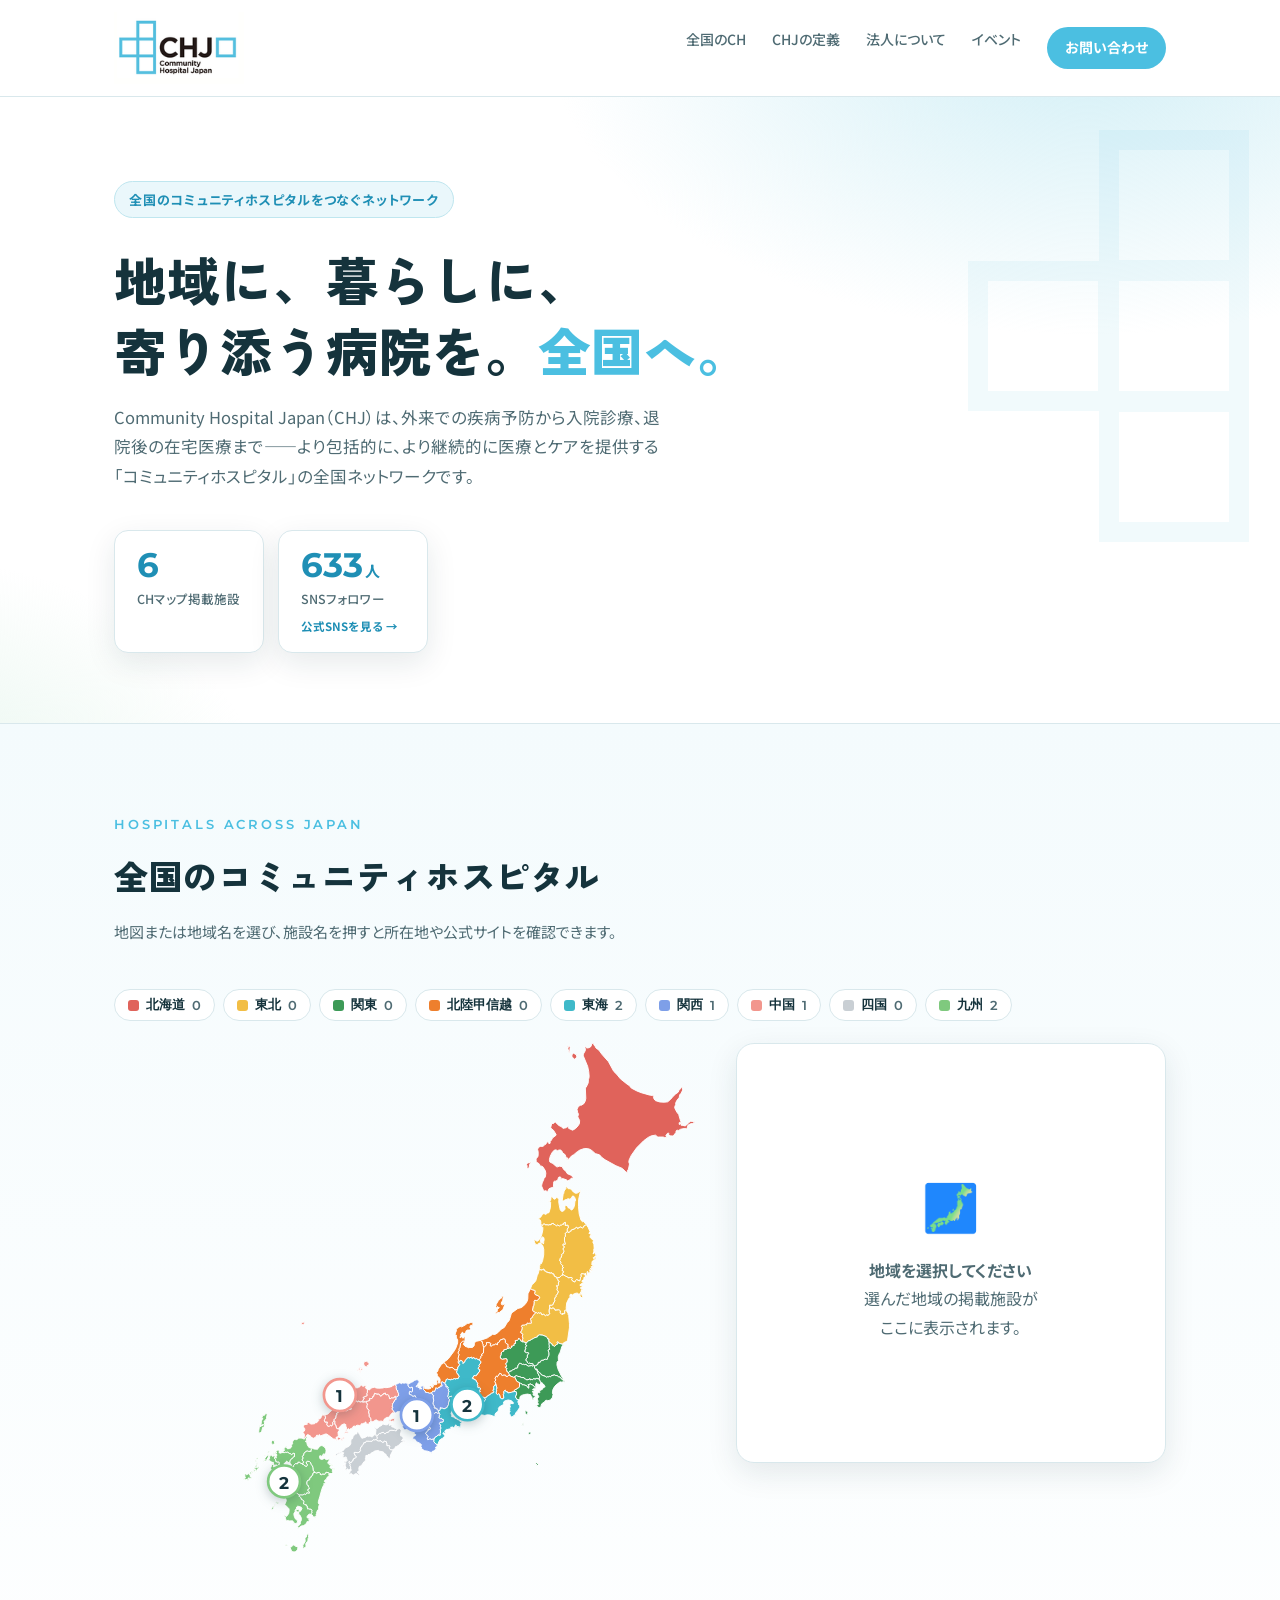
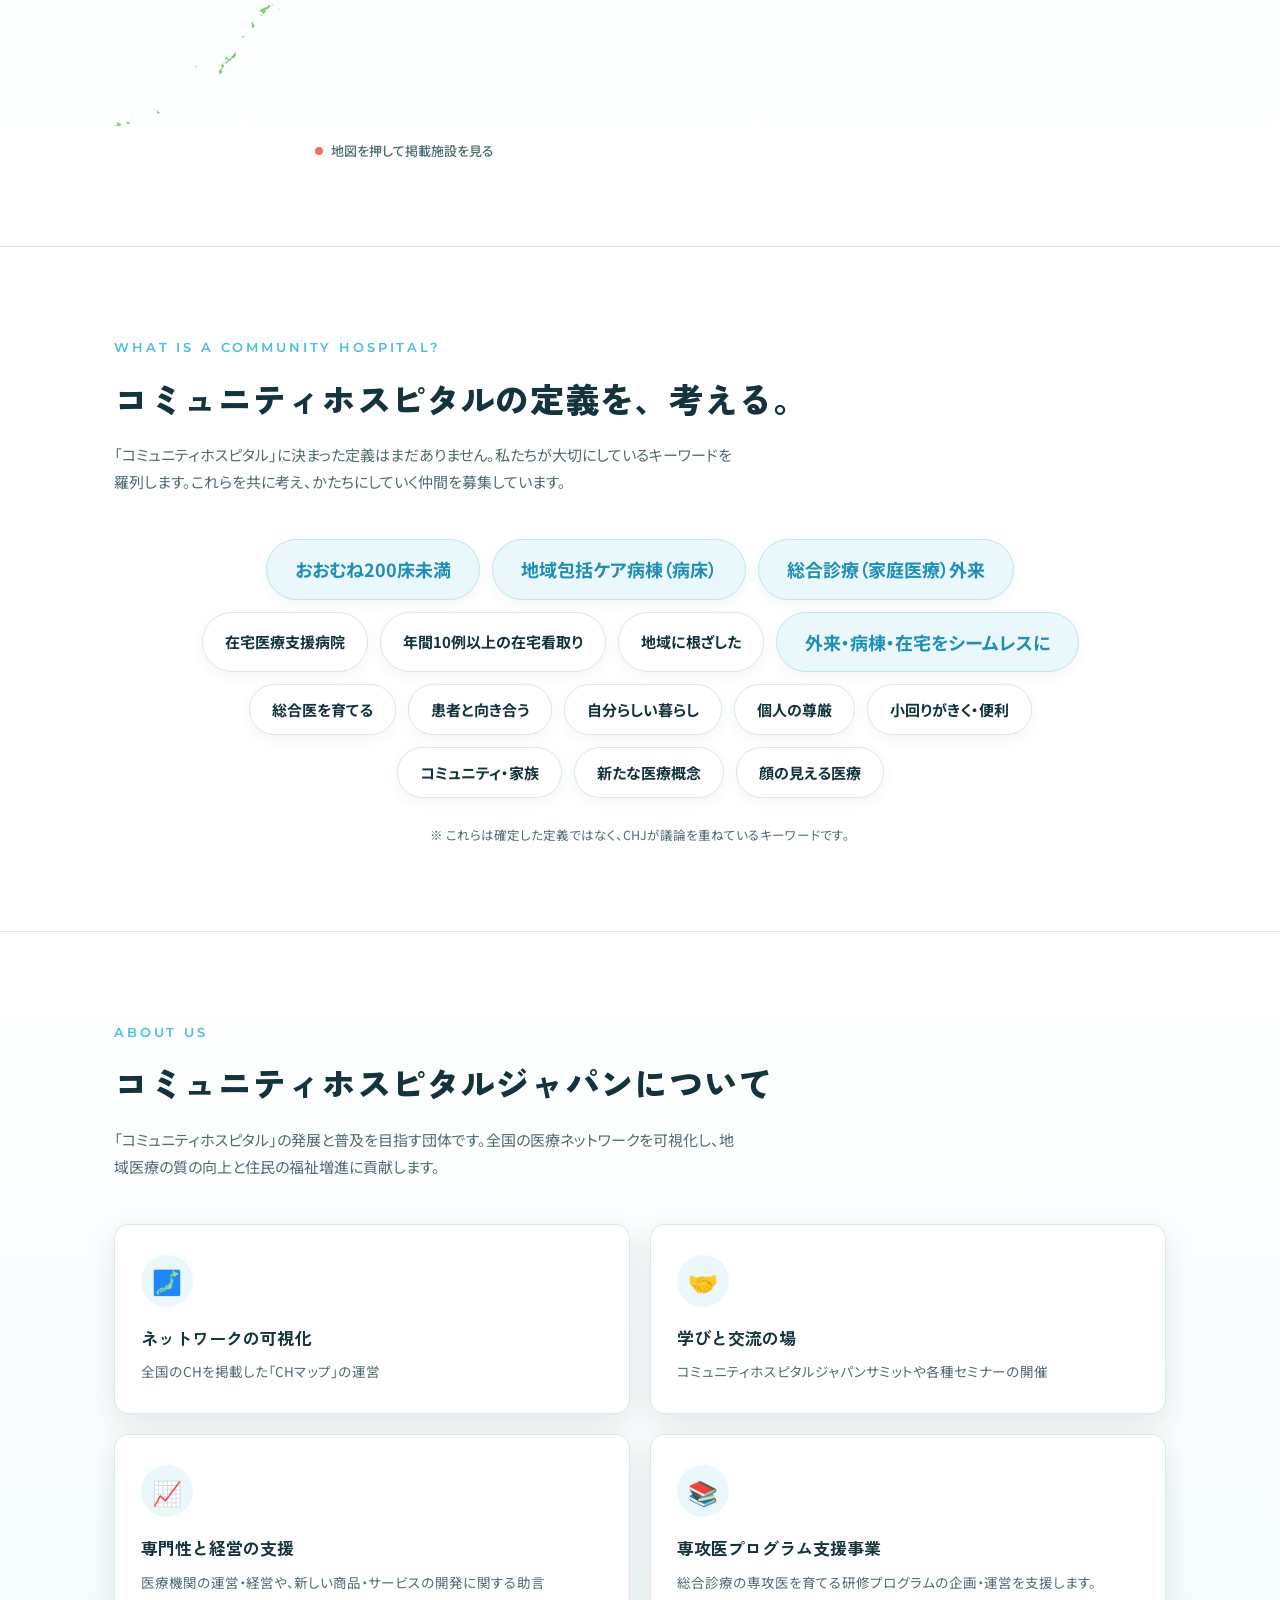
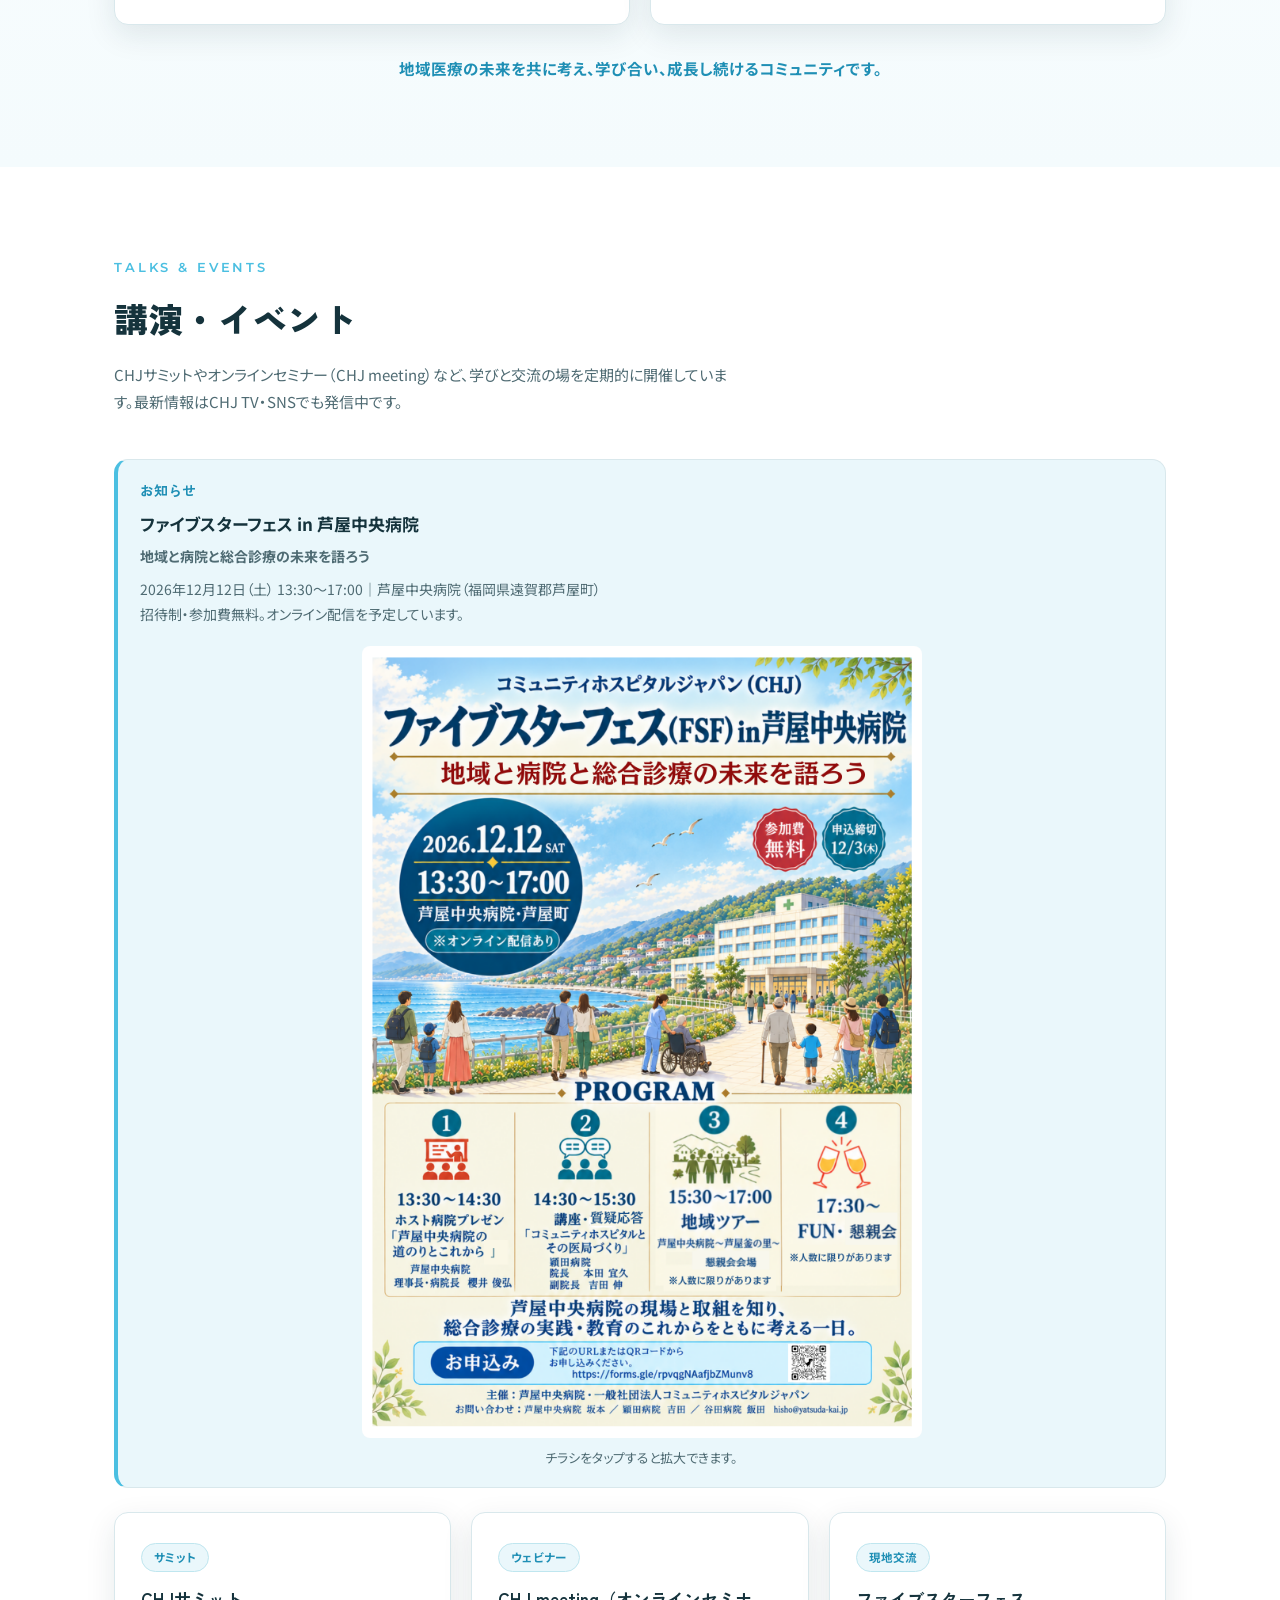
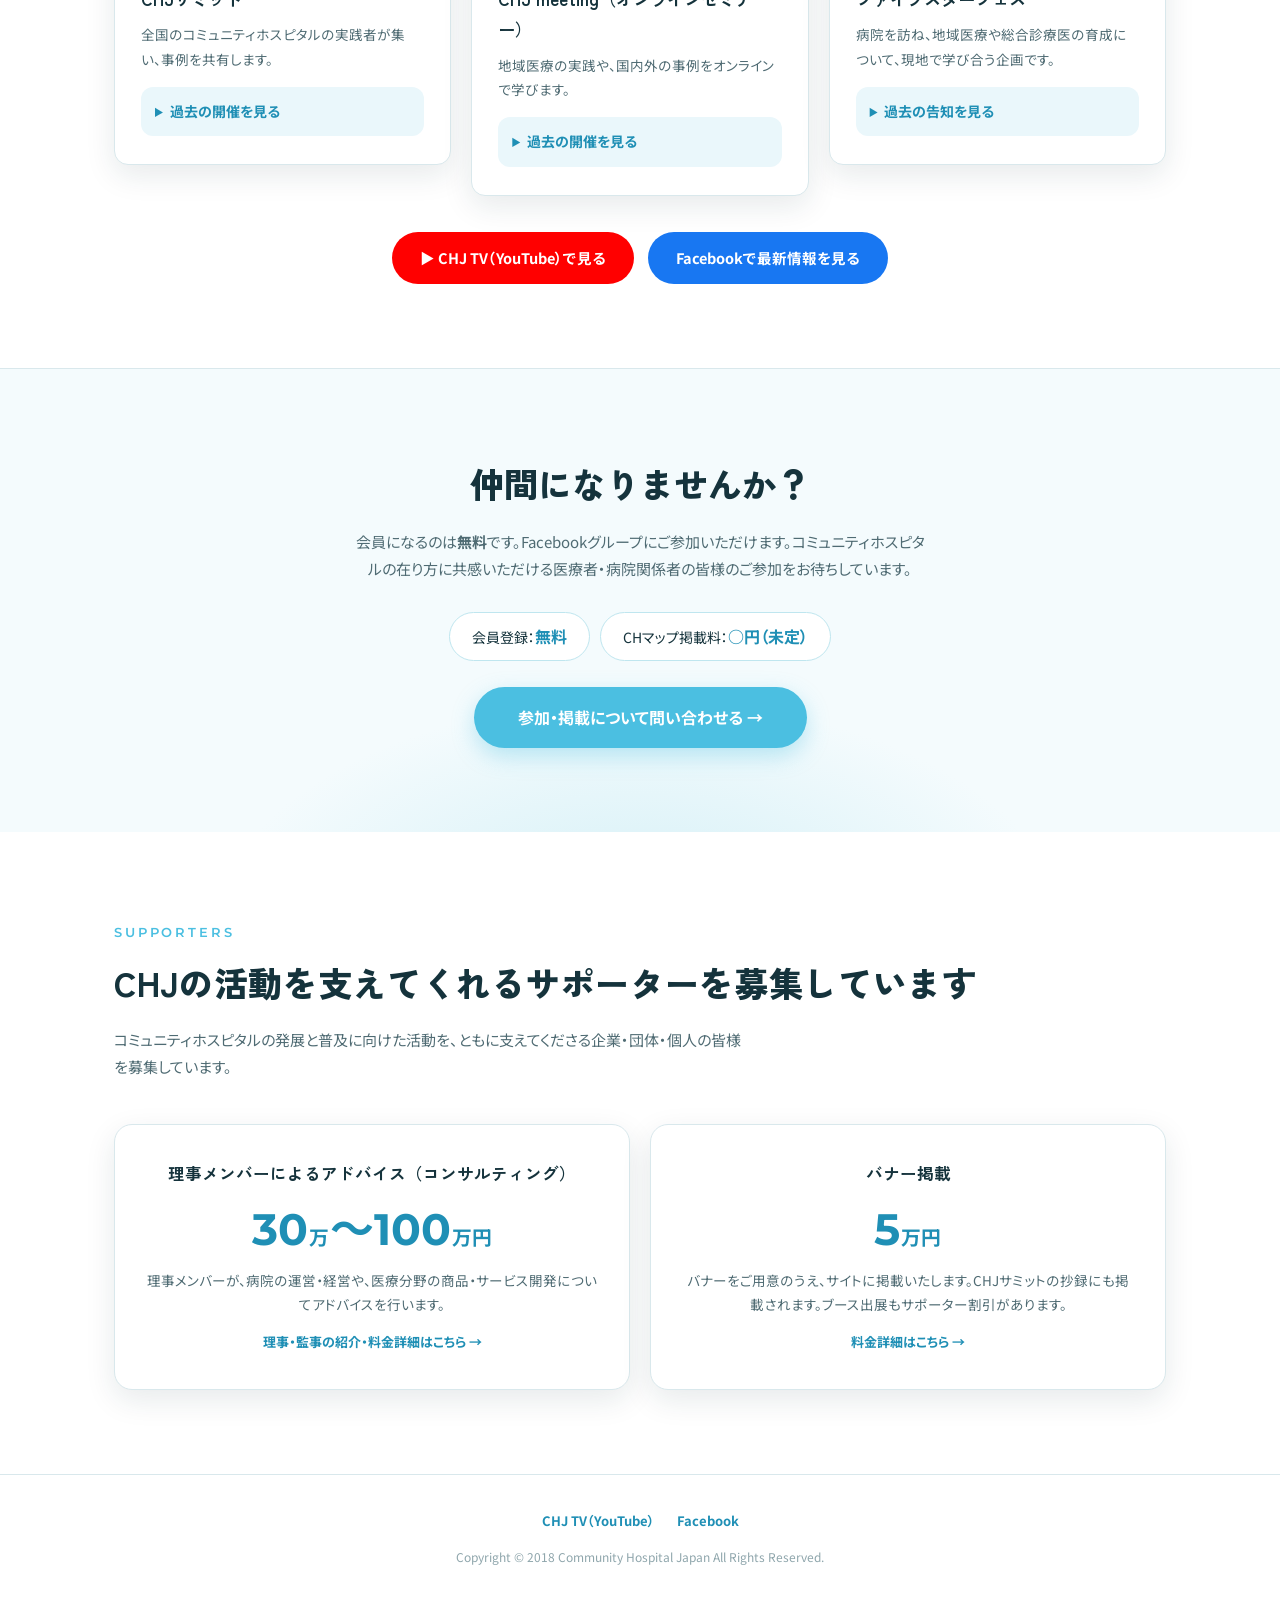
==== commit b76c8341: "Add Takeshi Yamauchi as CHJ auditor" ====
--- a/preview/index.html
+++ b/preview/index.html
@@ -499,7 +499,7 @@
         <div class="plan-name">理事メンバーによるアドバイス（コンサルティング）</div>
         <div class="plan-price"><span class="num">30<span class="unit">万</span>〜100<span class="unit">万円</span></span></div>
         <p class="plan-desc">理事メンバーが、病院の運営・経営や、医療分野の商品・サービス開発についてアドバイスを行います。</p>
-        <a class="plan-link" href="chj_supporter.html">理事メンバーの紹介・料金詳細はこちら →</a>
+        <a class="plan-link" href="chj_supporter.html">理事・監事の紹介・料金詳細はこちら →</a>
       </div>
       <div class="plan-card">
         <div class="plan-name">バナー掲載</div>
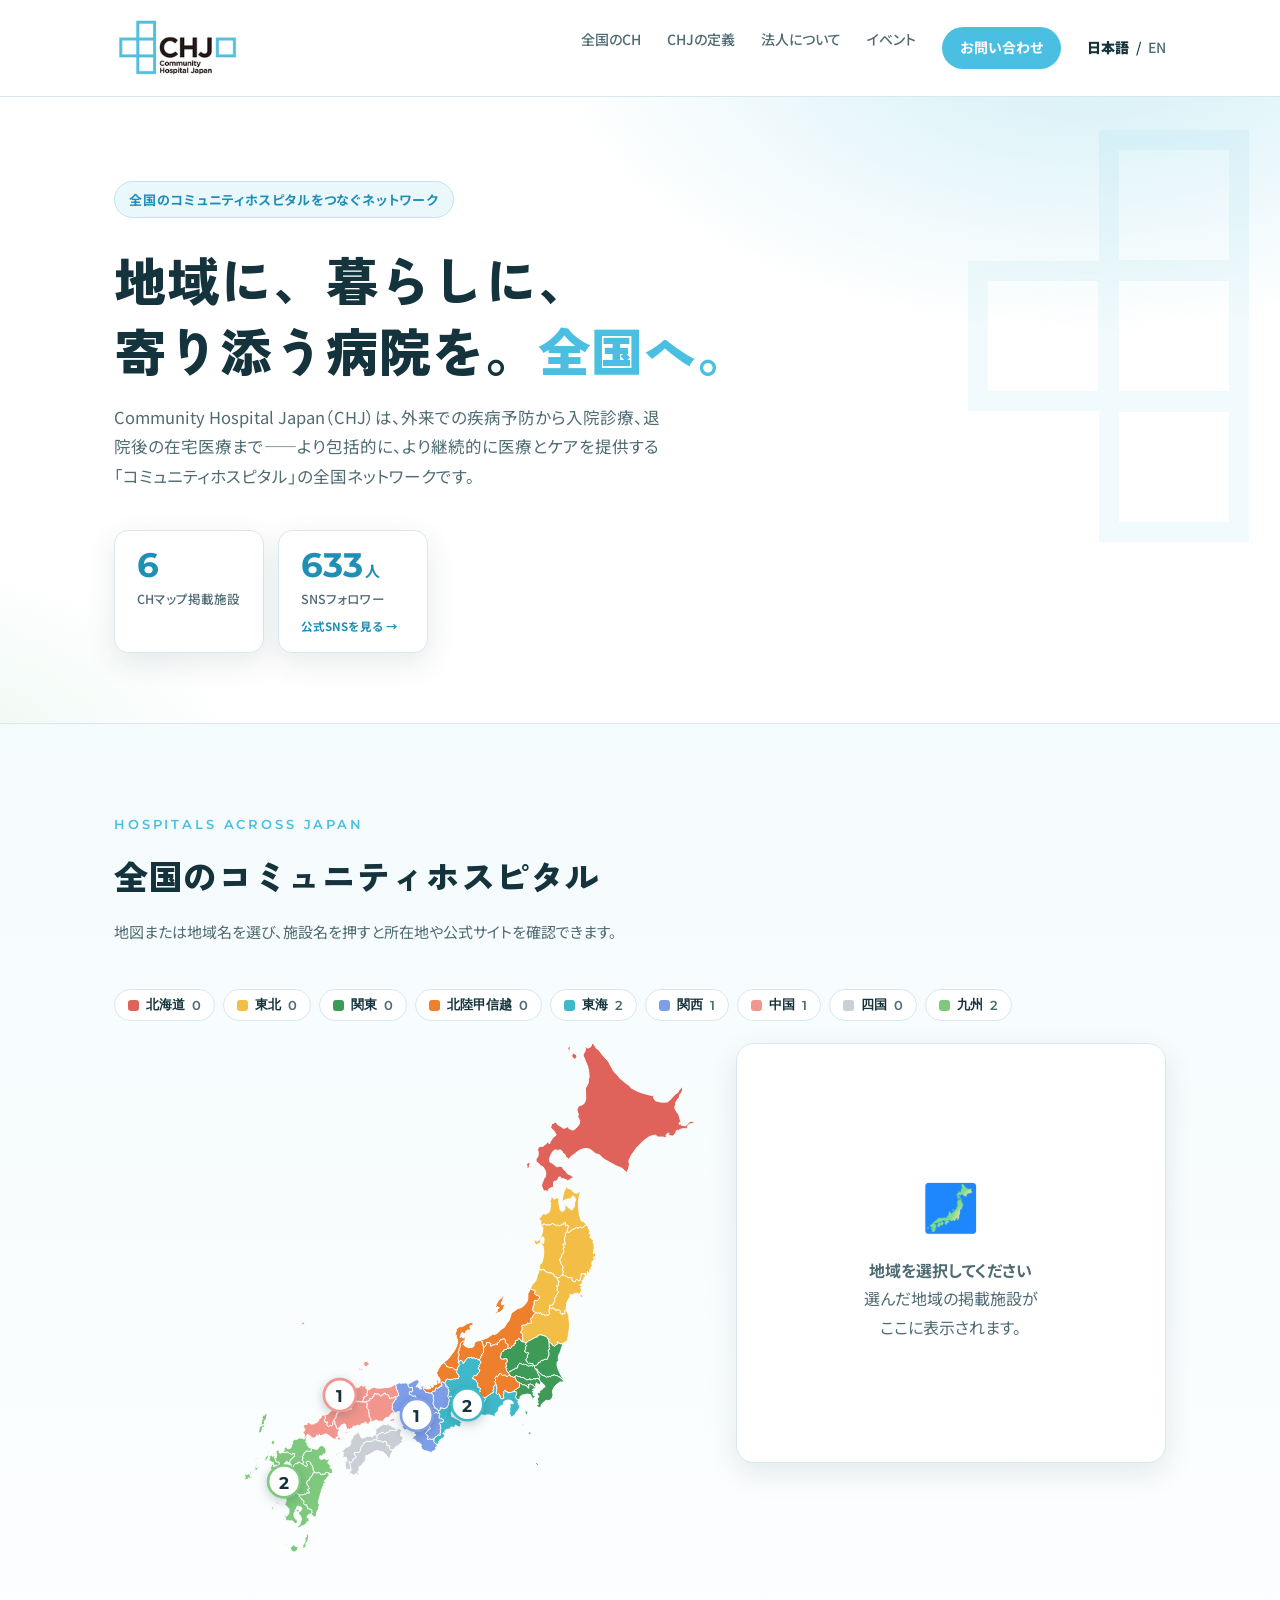
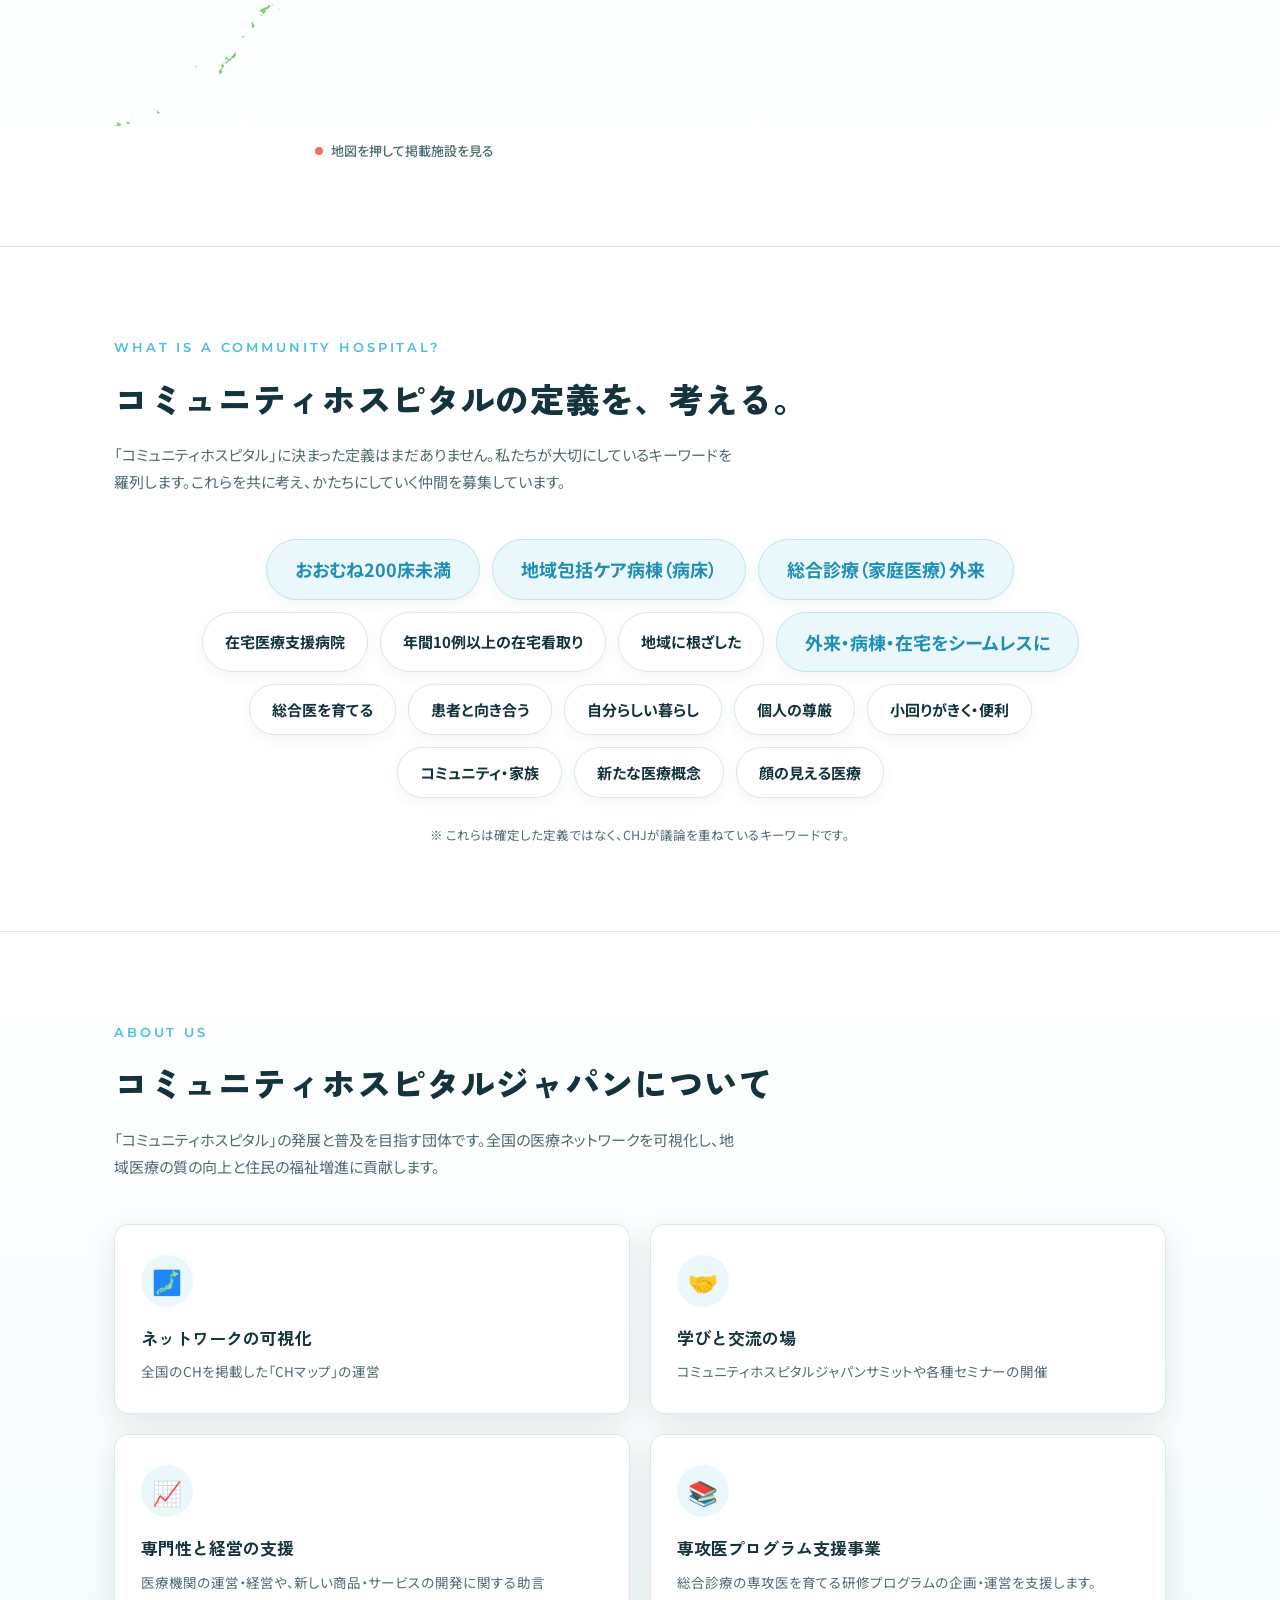
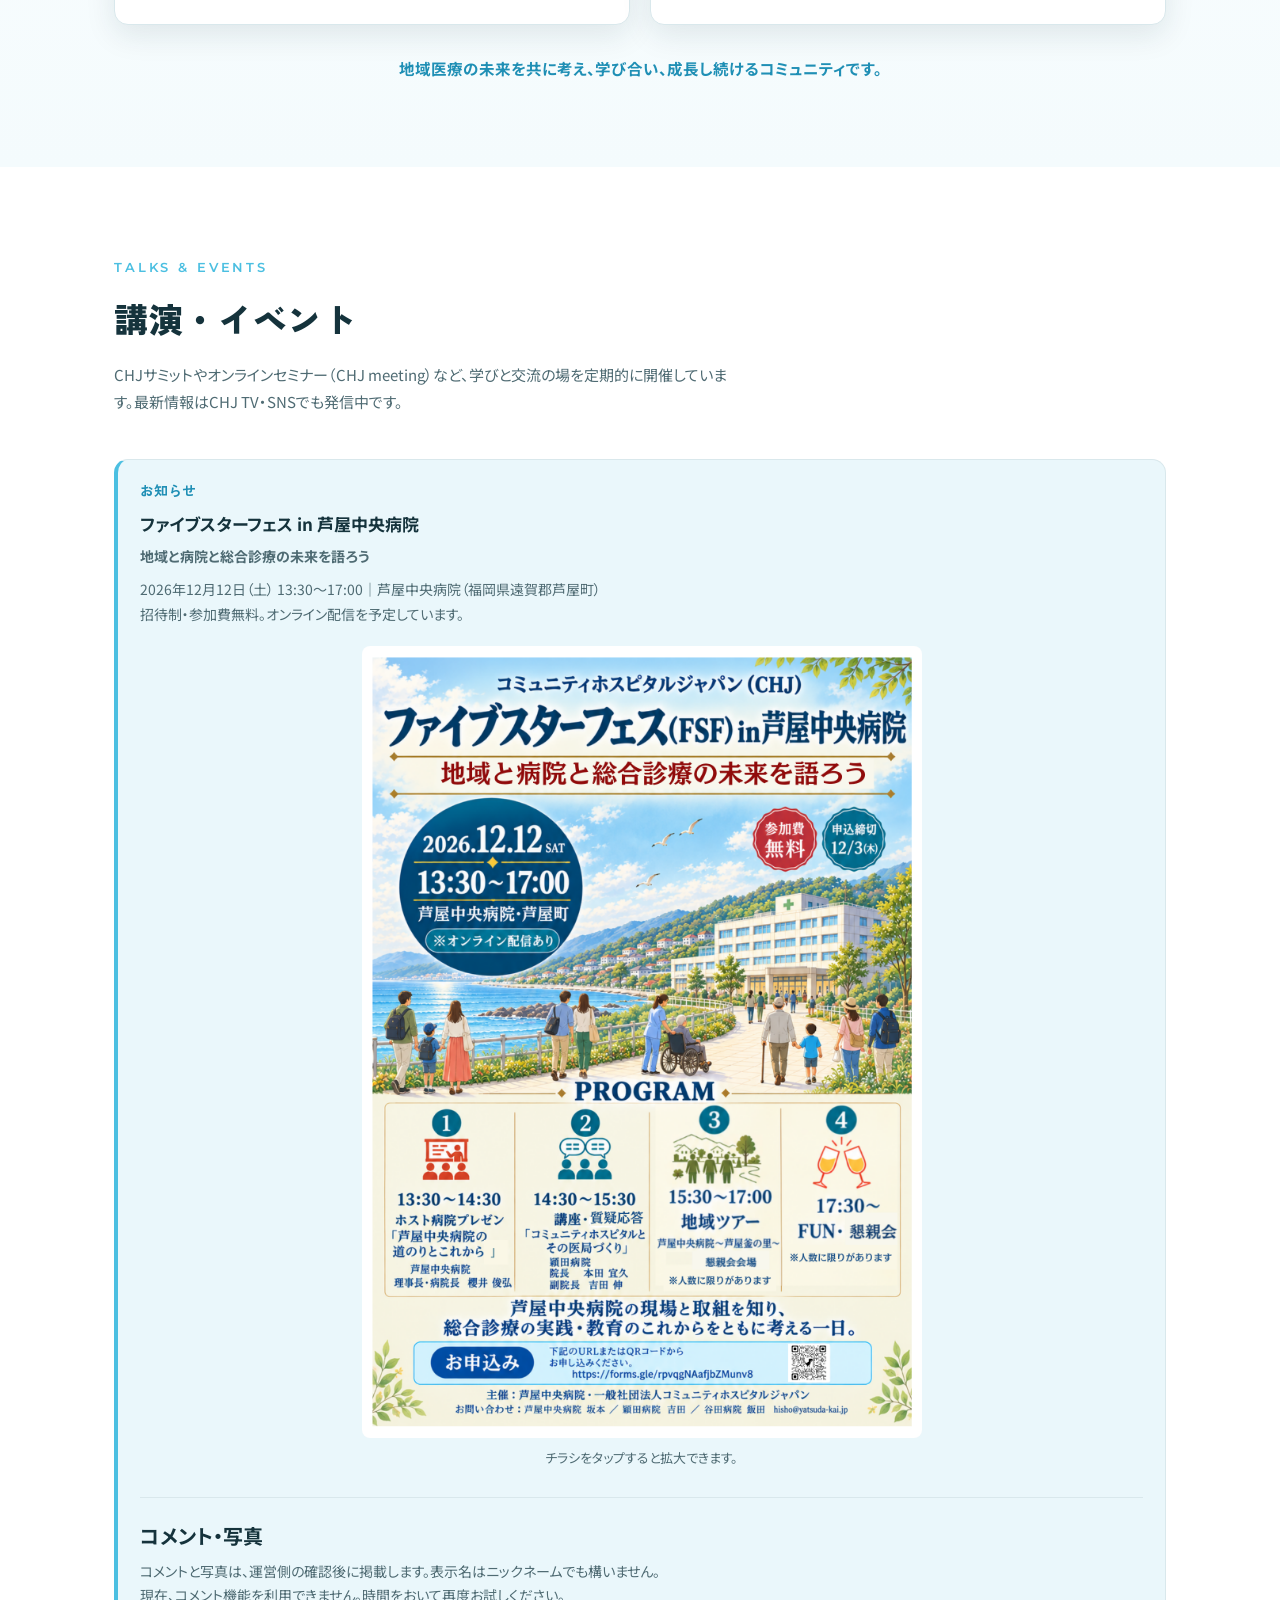
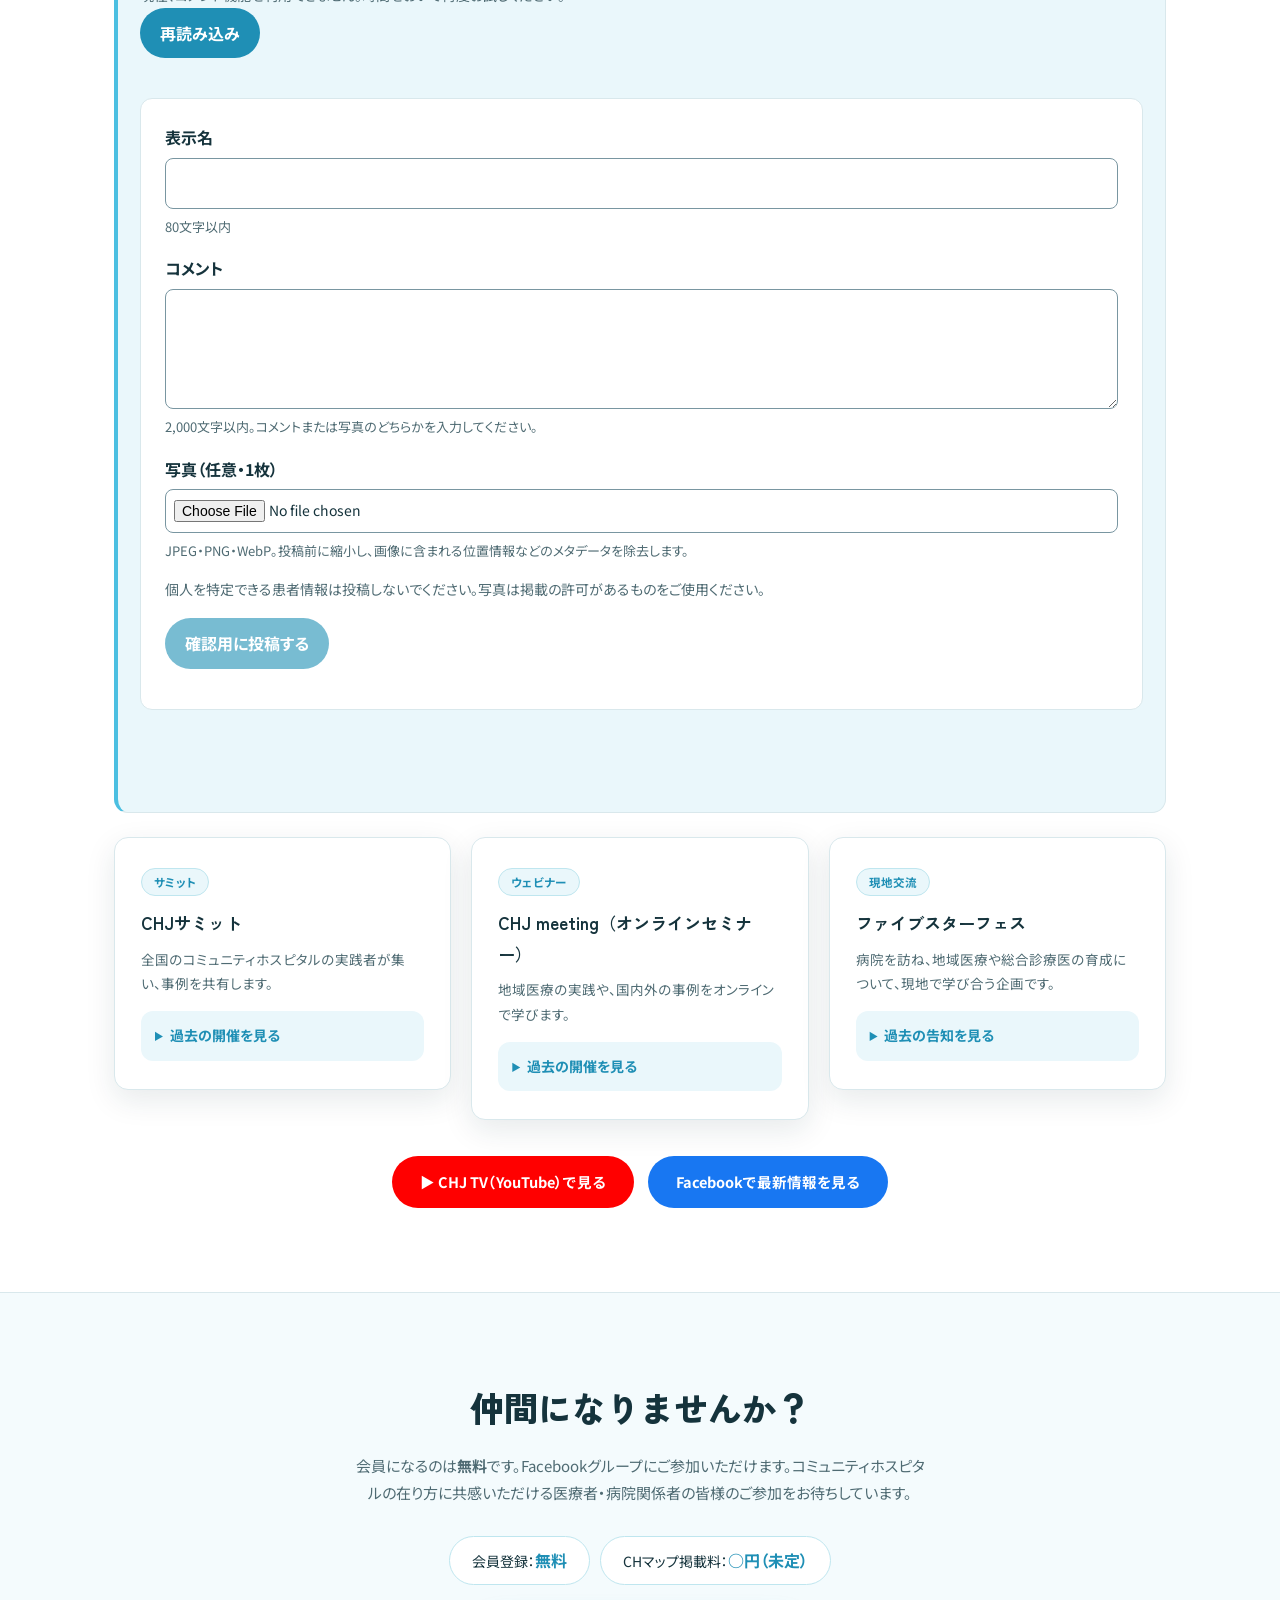
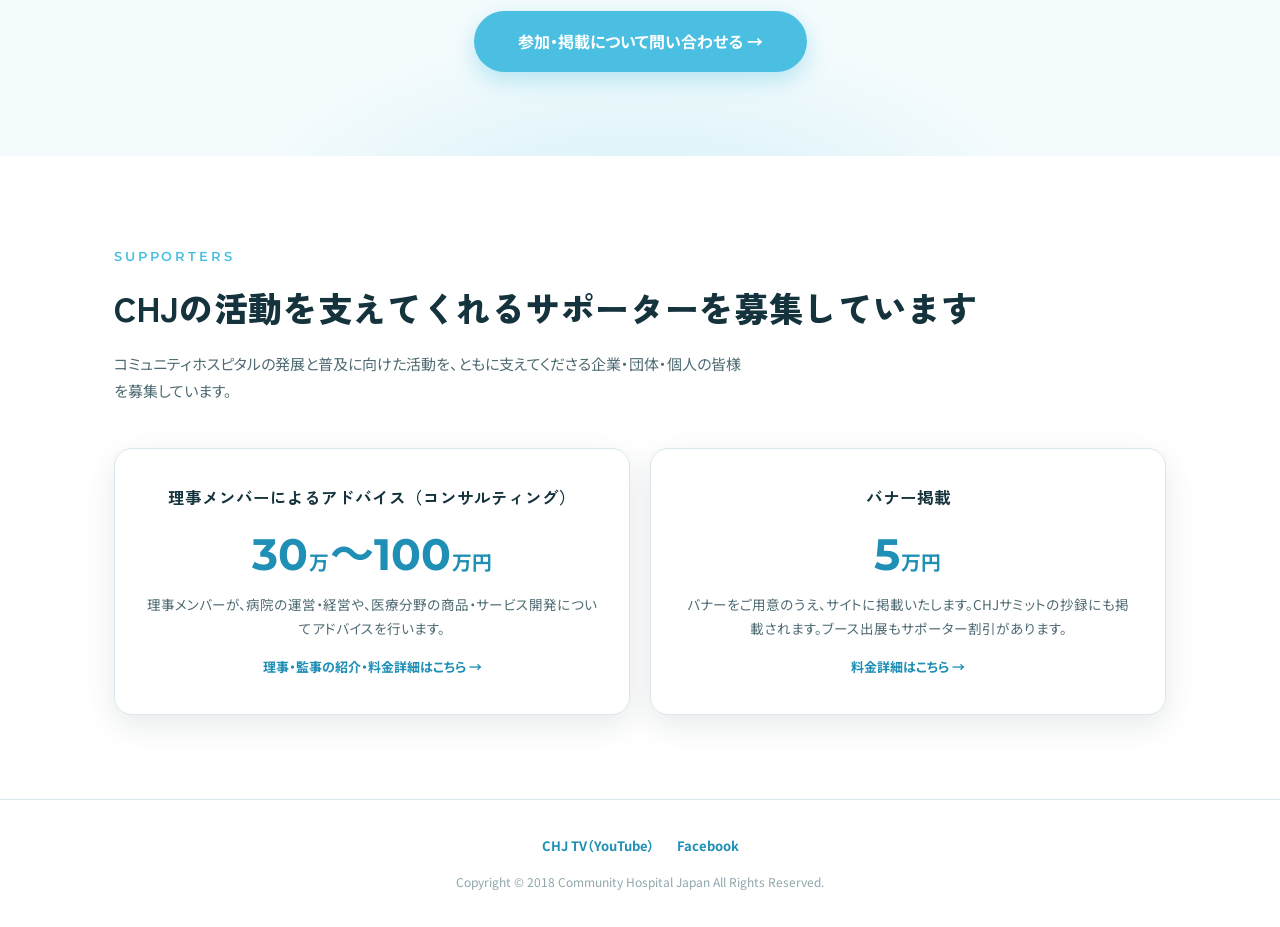
==== commit 81be0fa6: "Add English pages and moderated news comments with photos" ====
--- a/preview/index.html
+++ b/preview/index.html
@@ -9,6 +9,7 @@
 <link rel="preconnect" href="https://fonts.googleapis.com">
 <link rel="preconnect" href="https://fonts.gstatic.com" crossorigin>
 <link href="https://fonts.googleapis.com/css2?family=Zen+Kaku+Gothic+New:wght@500;700;900&family=Noto+Sans+JP:wght@400;500;700&family=Montserrat:wght@600;700;800&display=swap" rel="stylesheet">
+<link rel="stylesheet" href="assets/news-comments.css">
 <style>
 :root{
   --teal:#4BBFE1;
@@ -307,6 +308,7 @@
       <a href="#about">法人について</a>
       <a href="#events">イベント</a>
       <a class="nav-cta" href="contact.html">お問い合わせ</a>
+      <span class="lang-switch" aria-label="言語切り替え"><span lang="ja" aria-current="page">日本語</span><span aria-hidden="true">/</span><a href="en/" lang="en" hreflang="en">EN</a></span>
     </nav>
   </div>
 </header>
@@ -426,6 +428,9 @@
         </a>
         <figcaption>チラシをタップすると拡大できます。</figcaption>
       </figure>
+      <section class="news-comments" data-news-id="fsf-ashiya-2026-12-12" data-language="ja">
+        <noscript>コメントの表示・投稿にはJavaScriptを有効にしてください。</noscript>
+      </section>
     </div>
     <div class="event-list">
       <article class="event-card">
@@ -709,5 +714,6 @@
 const listedFacilities = Object.values(REGION_DATA).flatMap(d=>d.facilities);
 document.getElementById('stat-total').textContent = listedFacilities.length;
 </script>
+<script type="module" src="assets/news-comments.js"></script>
 </body>
 </html>
--- a/preview/assets/news-comments.css
+++ b/preview/assets/news-comments.css
@@ -0,0 +1,17 @@
+.news-comments{margin-top:28px;padding-top:24px;border-top:1px solid var(--line,#d9e8ec);font-size:16px;color:var(--ink,#15333c)}
+.news-comments h4{font-size:20px;line-height:1.4;margin:0 0 10px}.news-comments p{font-size:16px;line-height:1.7;margin:0 0 12px}
+.news-comments .comment-note{color:var(--ink-60,#4f6b73);font-size:14px}.comment-list{display:grid;gap:16px;margin:20px 0}
+.reader-comment{background:#fff;padding:18px;border:1px solid var(--line,#d9e8ec);border-radius:12px;min-width:0}
+.reader-comment header{position:static;display:flex;flex-wrap:wrap;gap:8px 16px;align-items:baseline;box-shadow:none;border:0;margin-bottom:10px;background:transparent}
+.reader-comment time{font-size:13px;color:#4f6b73}.reader-comment p{white-space:pre-wrap;overflow-wrap:anywhere}.reader-comment img{display:block;max-width:100%;max-height:460px;height:auto;border-radius:8px;margin-top:12px}
+.comment-form{display:grid;gap:16px;background:#fff;padding:clamp(16px,3vw,24px);border:1px solid var(--line,#d9e8ec);border-radius:12px}
+.comment-form label{display:block;font-weight:700;margin:0 0 6px}.comment-form input:not([type=checkbox]),.comment-form textarea{font:inherit;display:block;width:100%;max-width:100%;padding:10px 12px;color:inherit;background:#fff;border:1px solid #7996a1;border-radius:8px}
+.comment-form textarea{min-height:120px;resize:vertical}.comment-form input[type=file]{padding:8px;font-size:14px}.comment-form small{display:block;color:#4f6b73;font-size:13px;margin-top:6px}
+.comment-form .comment-trap{display:none}.news-comments button,.admin-toolbar button,.moderation-card button{font:inherit;font-weight:700;border:0;border-radius:99px;background:var(--teal-deep,#1f8fb5);color:#fff;padding:11px 20px;cursor:pointer;justify-self:start}
+.news-comments button:disabled,.moderation-card button:disabled{opacity:.6;cursor:wait}.news-comments .photo-remove,.moderation-card .reject{background:#fff;color:#205264;border:1px solid #7996a1}
+.news-comments :focus-visible,.moderation-main :focus-visible{outline:3px solid #12657d;outline-offset:3px}.photo-preview{display:block;max-width:100%;max-height:260px;border-radius:8px;margin:12px 0}
+.comments-status{font-size:14px!important;line-height:1.7;overflow-wrap:anywhere}.comments-status[data-state=error]{color:#982f25}.comments-status[data-state=success]{color:#145d3f}
+.comment-actions{display:flex;flex-wrap:wrap;align-items:center;gap:12px}.comment-more[hidden],.news-comments [hidden]{display:none!important}
+.lang-switch{display:inline-flex!important;align-items:center;gap:7px;white-space:nowrap;font-size:14px}.lang-switch a{font-size:14px}.lang-switch [aria-current=page]{font-weight:900;color:var(--ink,#15333c)}
+@media(max-width:760px){nav .lang-switch{display:inline-flex!important}nav .lang-switch a{display:inline!important}nav{gap:12px!important}.header-in{gap:12px!important;flex-wrap:wrap}.logo-img{max-width:135px}}
+@media(max-width:400px){.header-in nav{order:3;width:100%;justify-content:flex-end}html{scroll-padding-top:145px}}
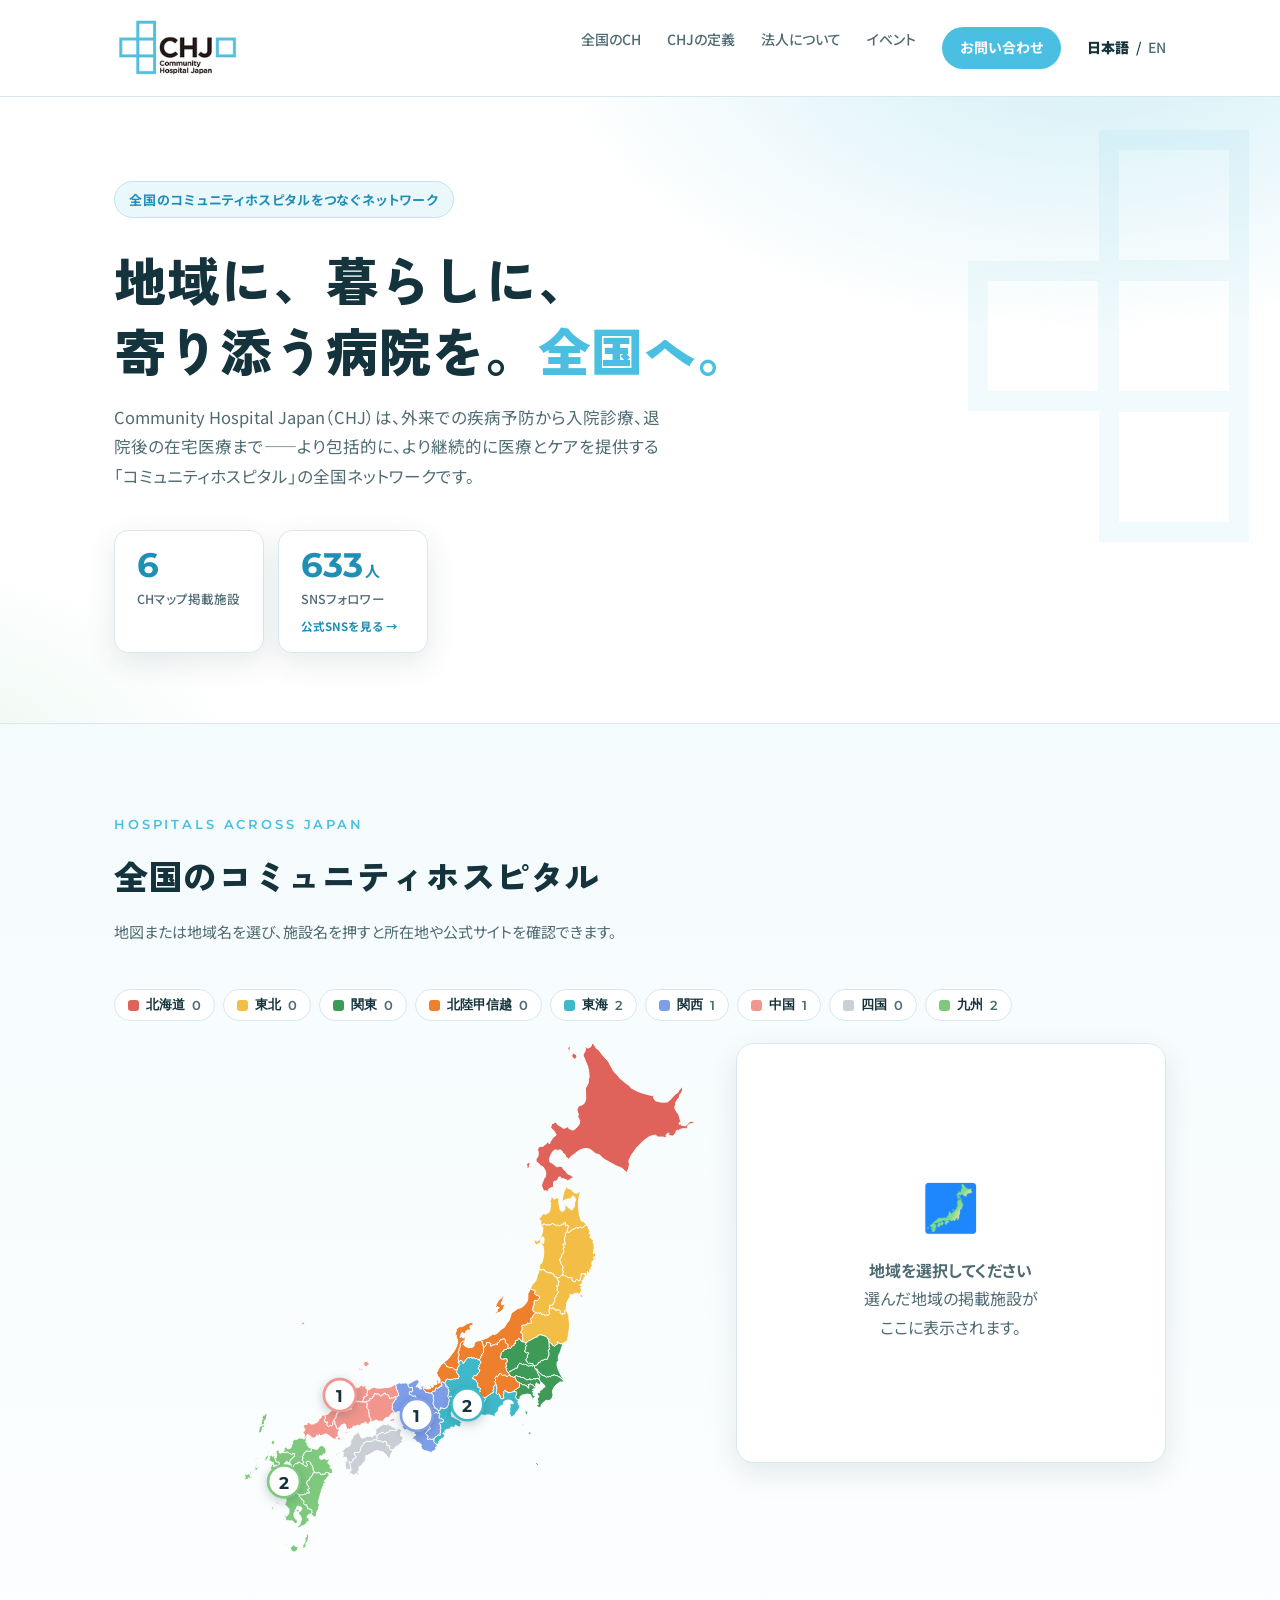
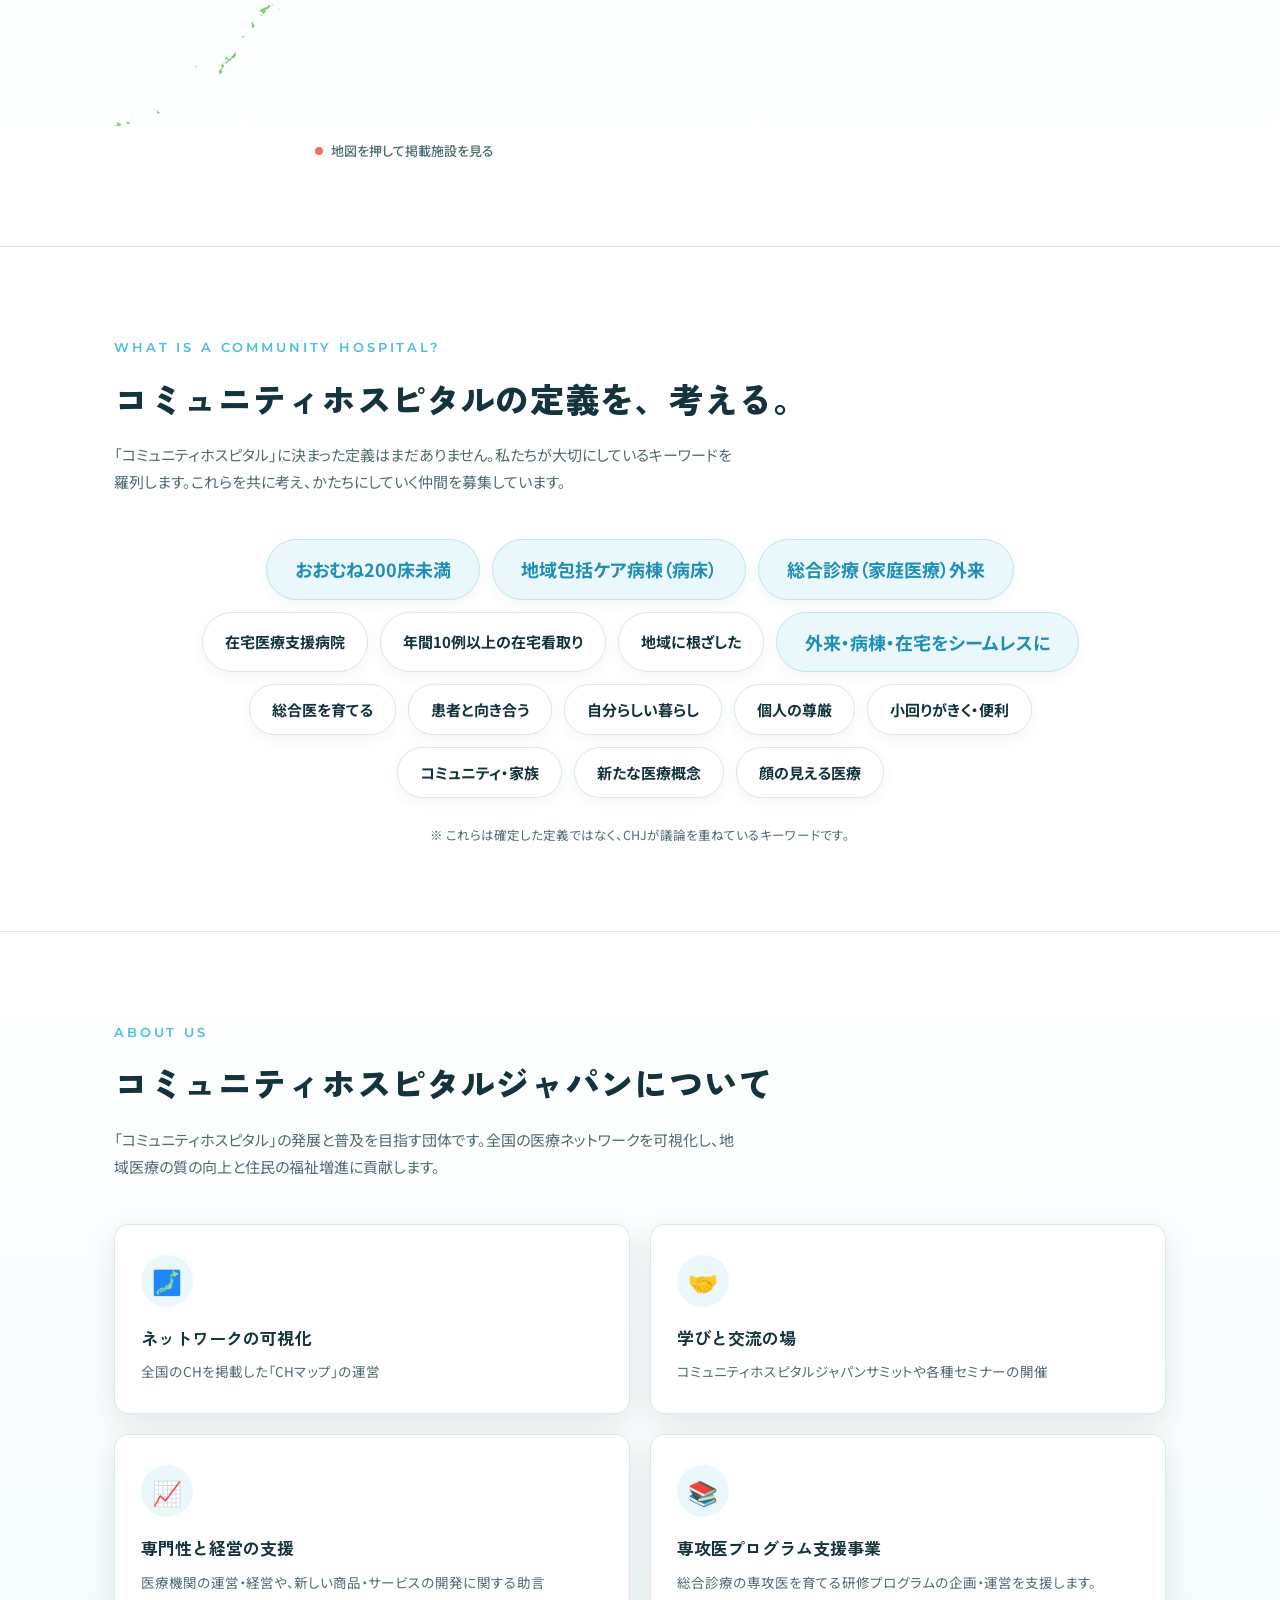
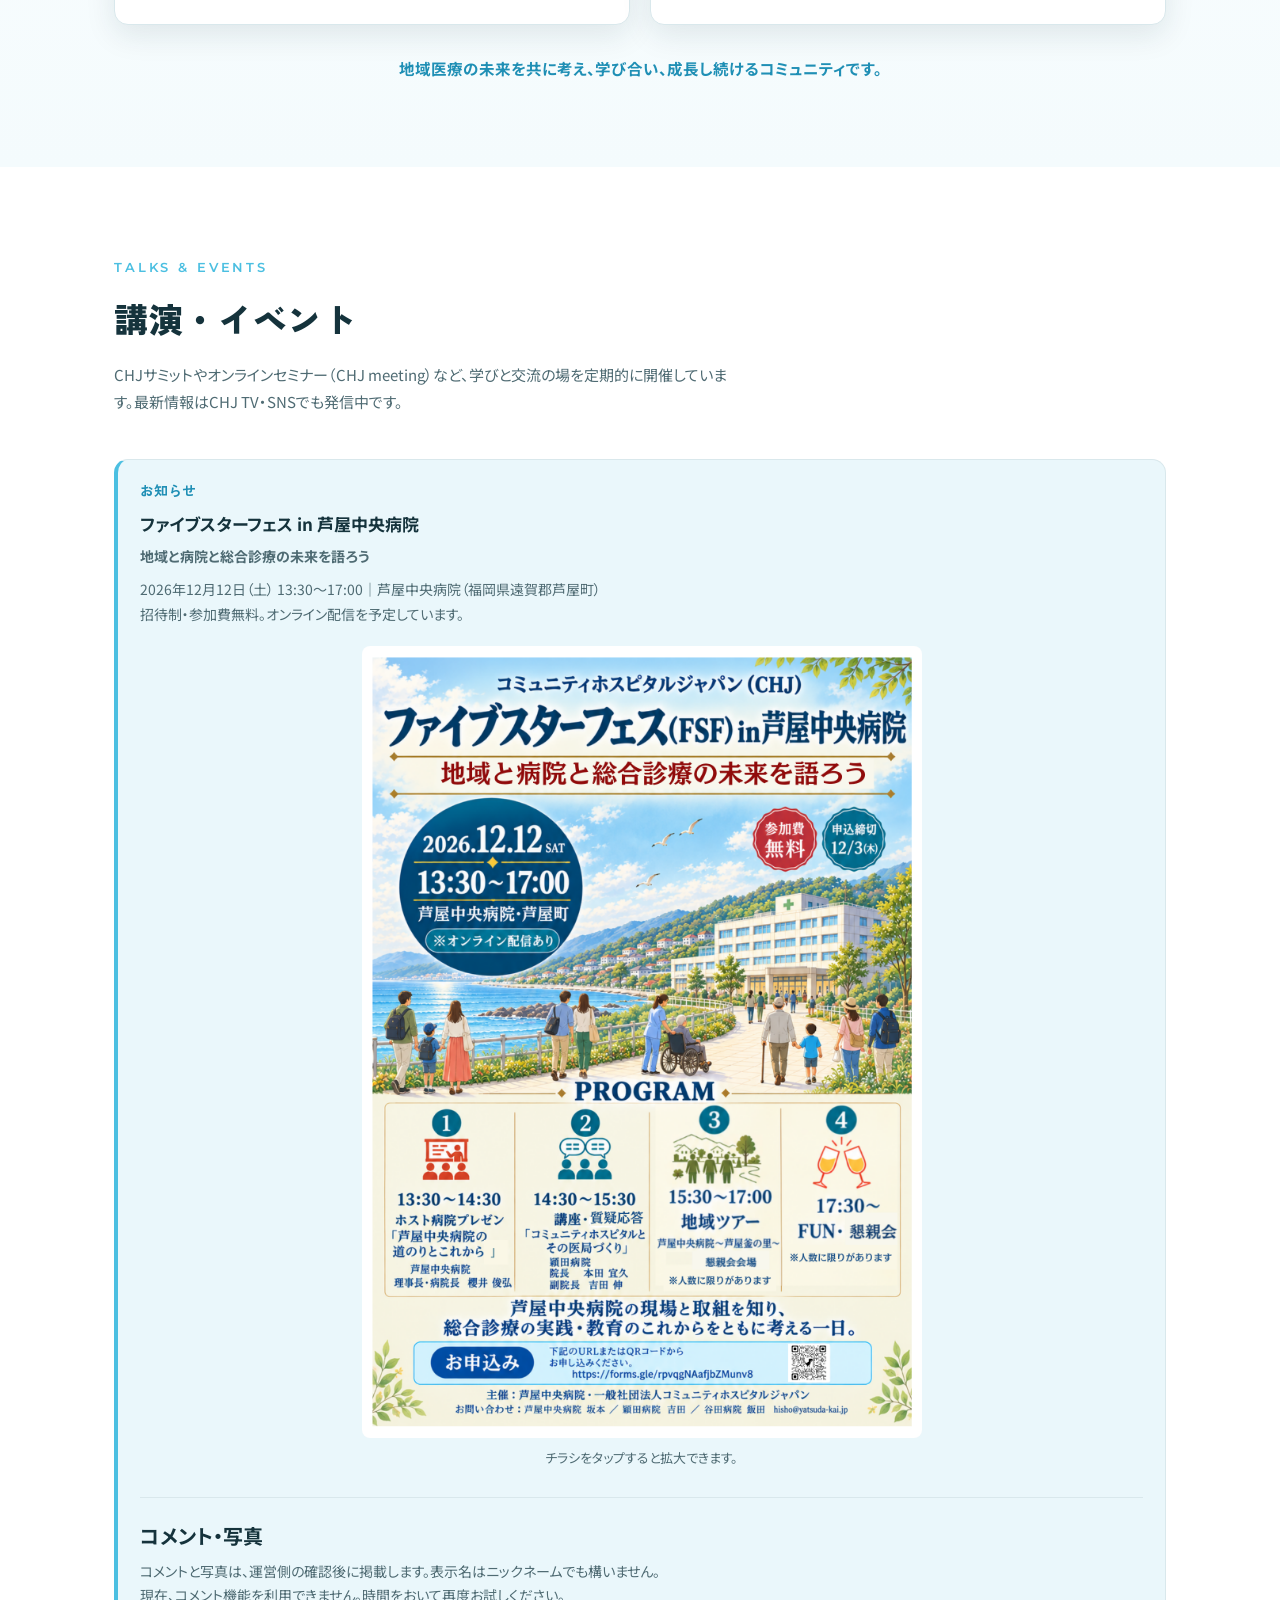
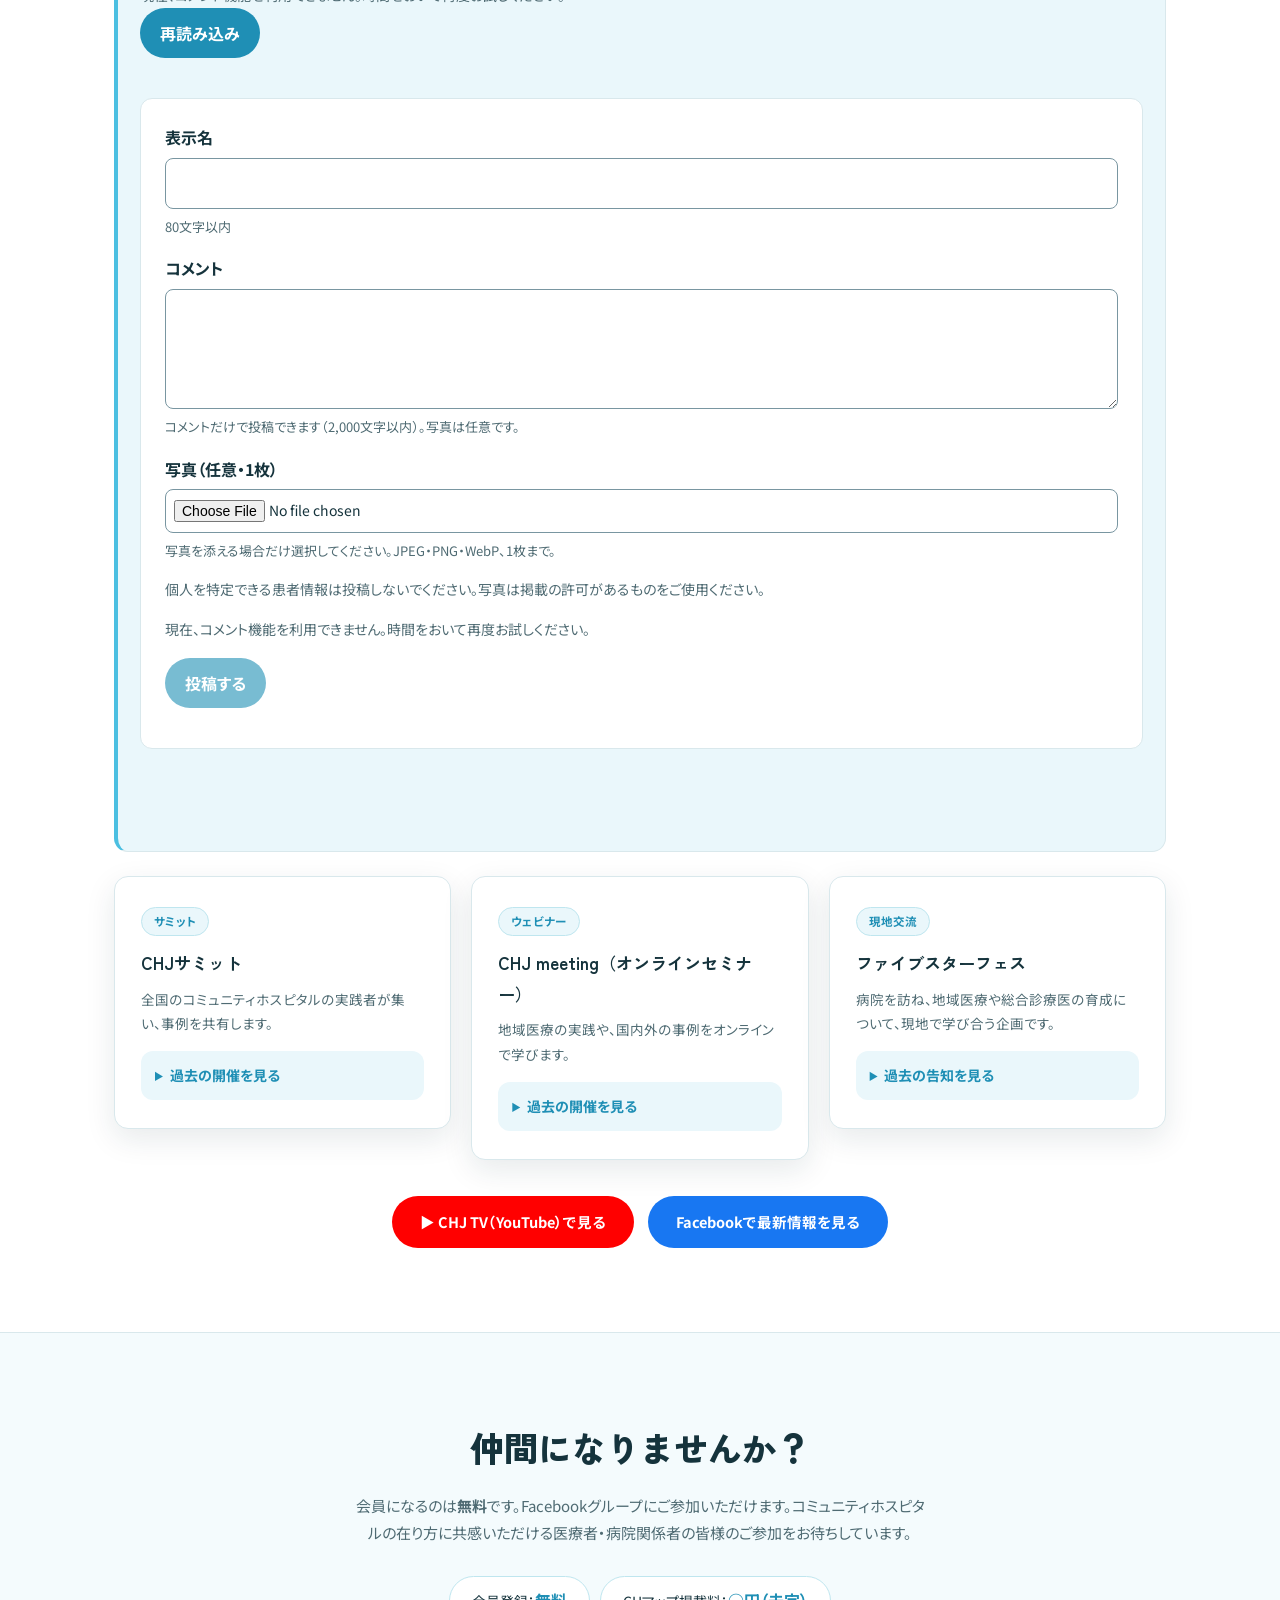
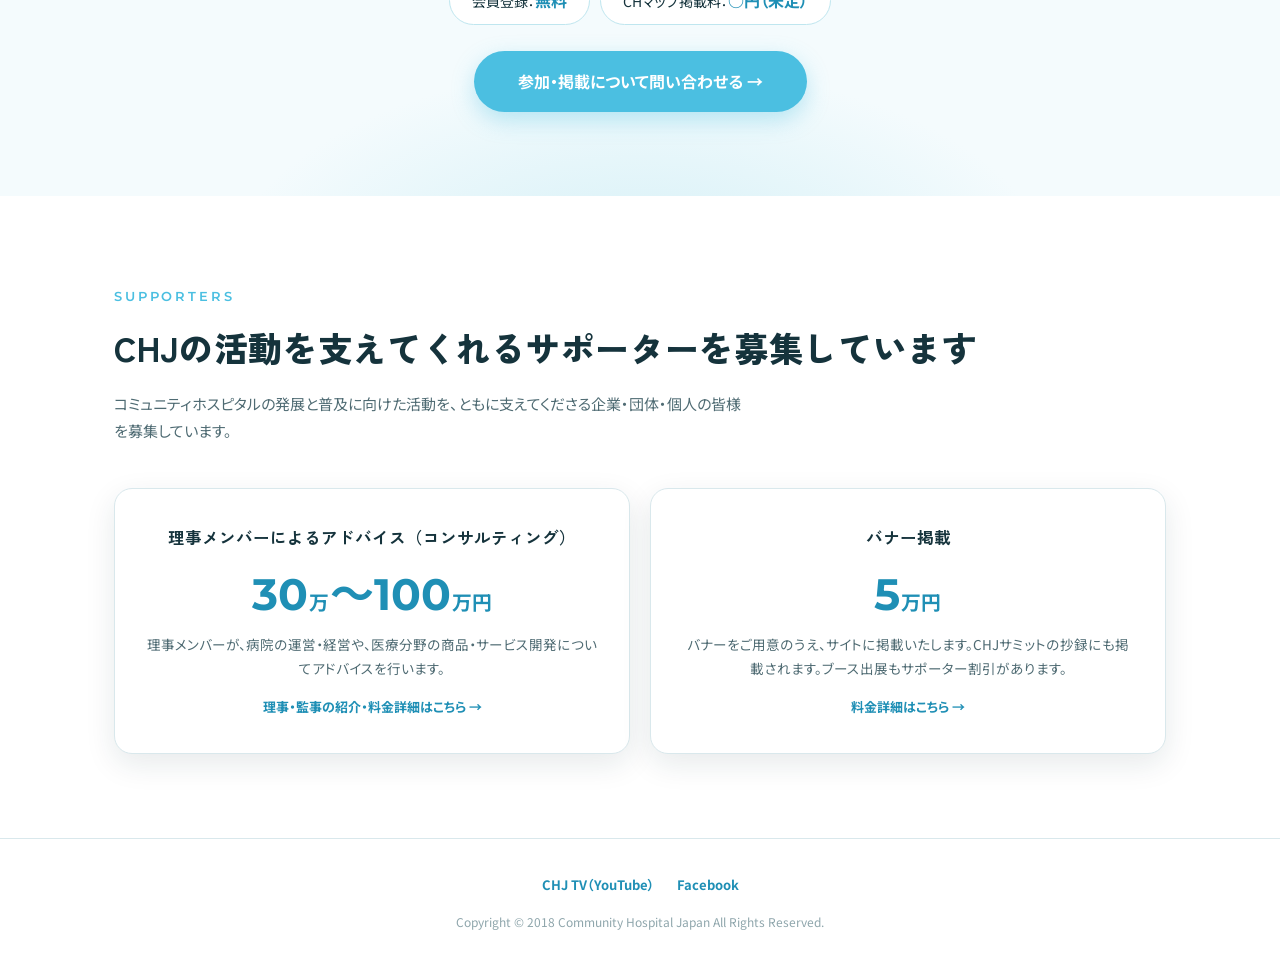
==== commit 793e44e0: "Clarify that news comments do not require a photo" ====
--- a/preview/index.html
+++ b/preview/index.html
@@ -714,6 +714,6 @@
 const listedFacilities = Object.values(REGION_DATA).flatMap(d=>d.facilities);
 document.getElementById('stat-total').textContent = listedFacilities.length;
 </script>
-<script type="module" src="assets/news-comments.js"></script>
+<script type="module" src="assets/news-comments.js?v=20261120-2"></script>
 </body>
 </html>
